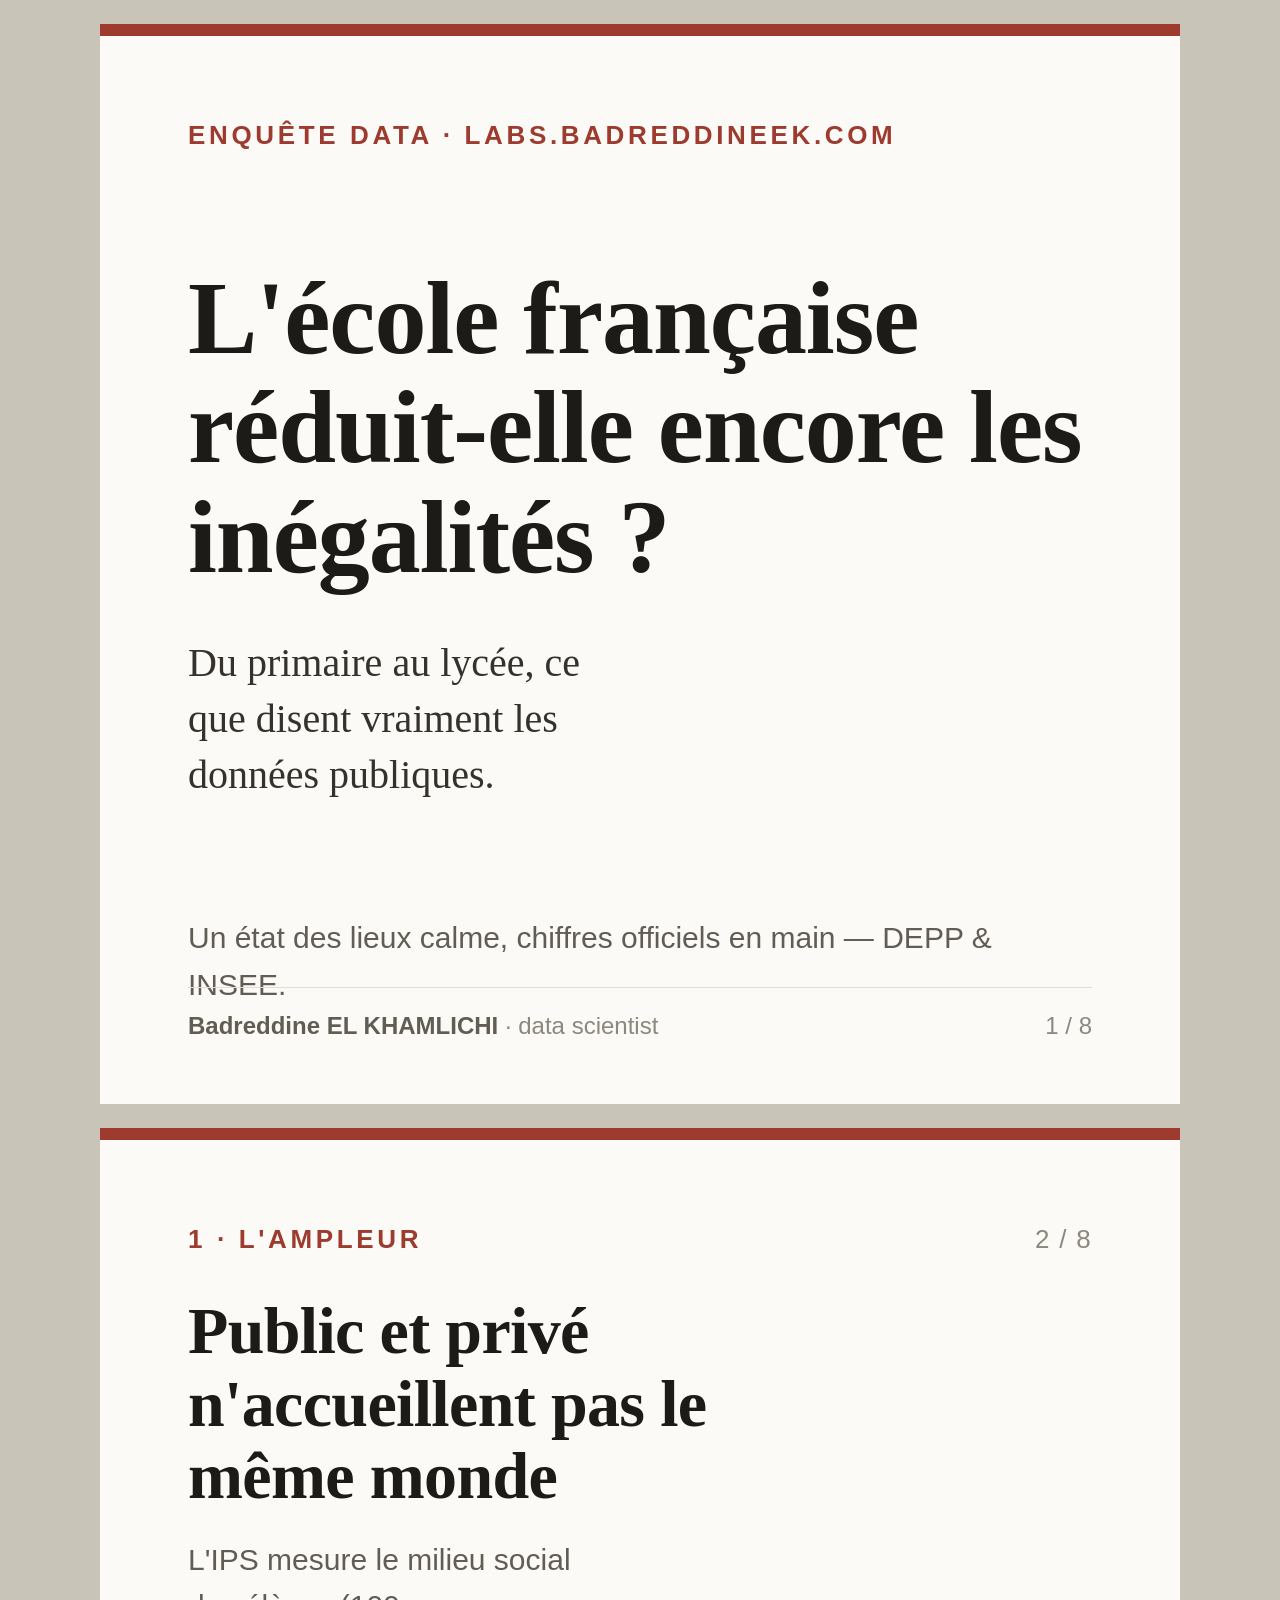
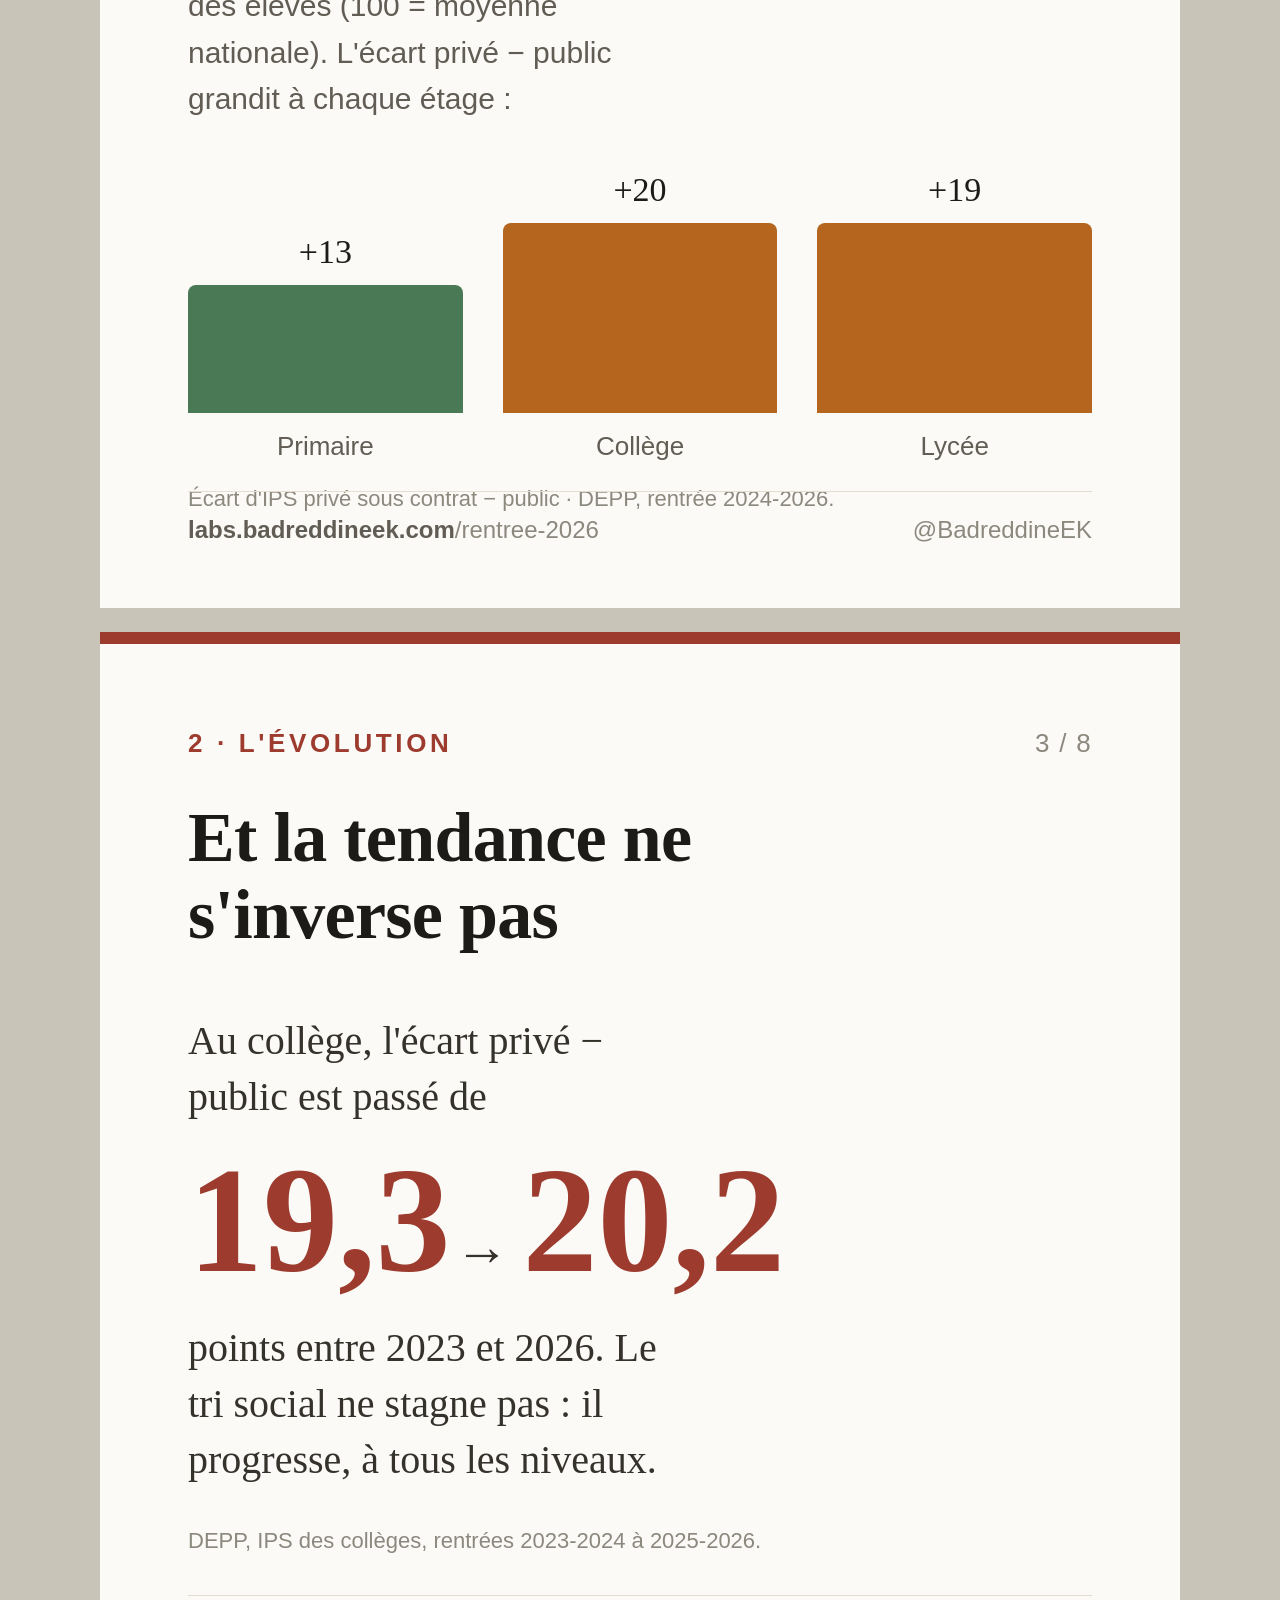
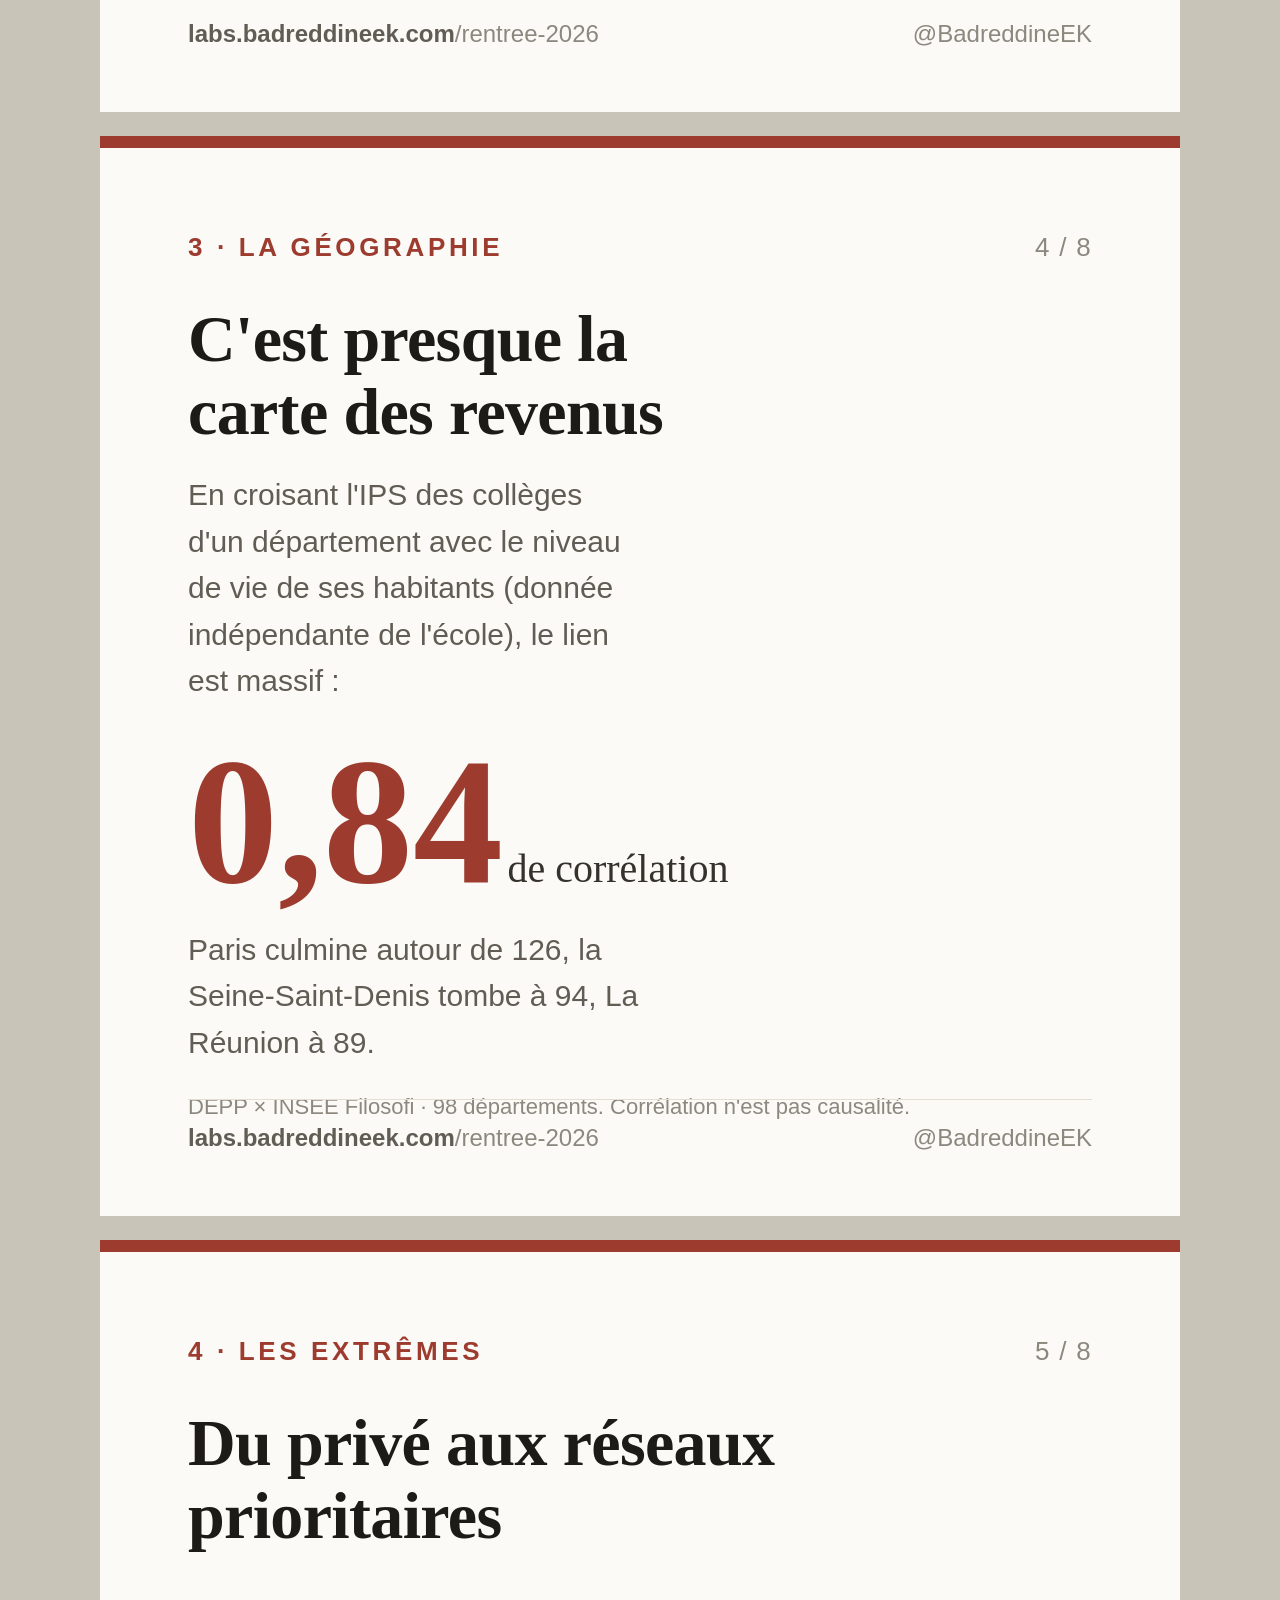
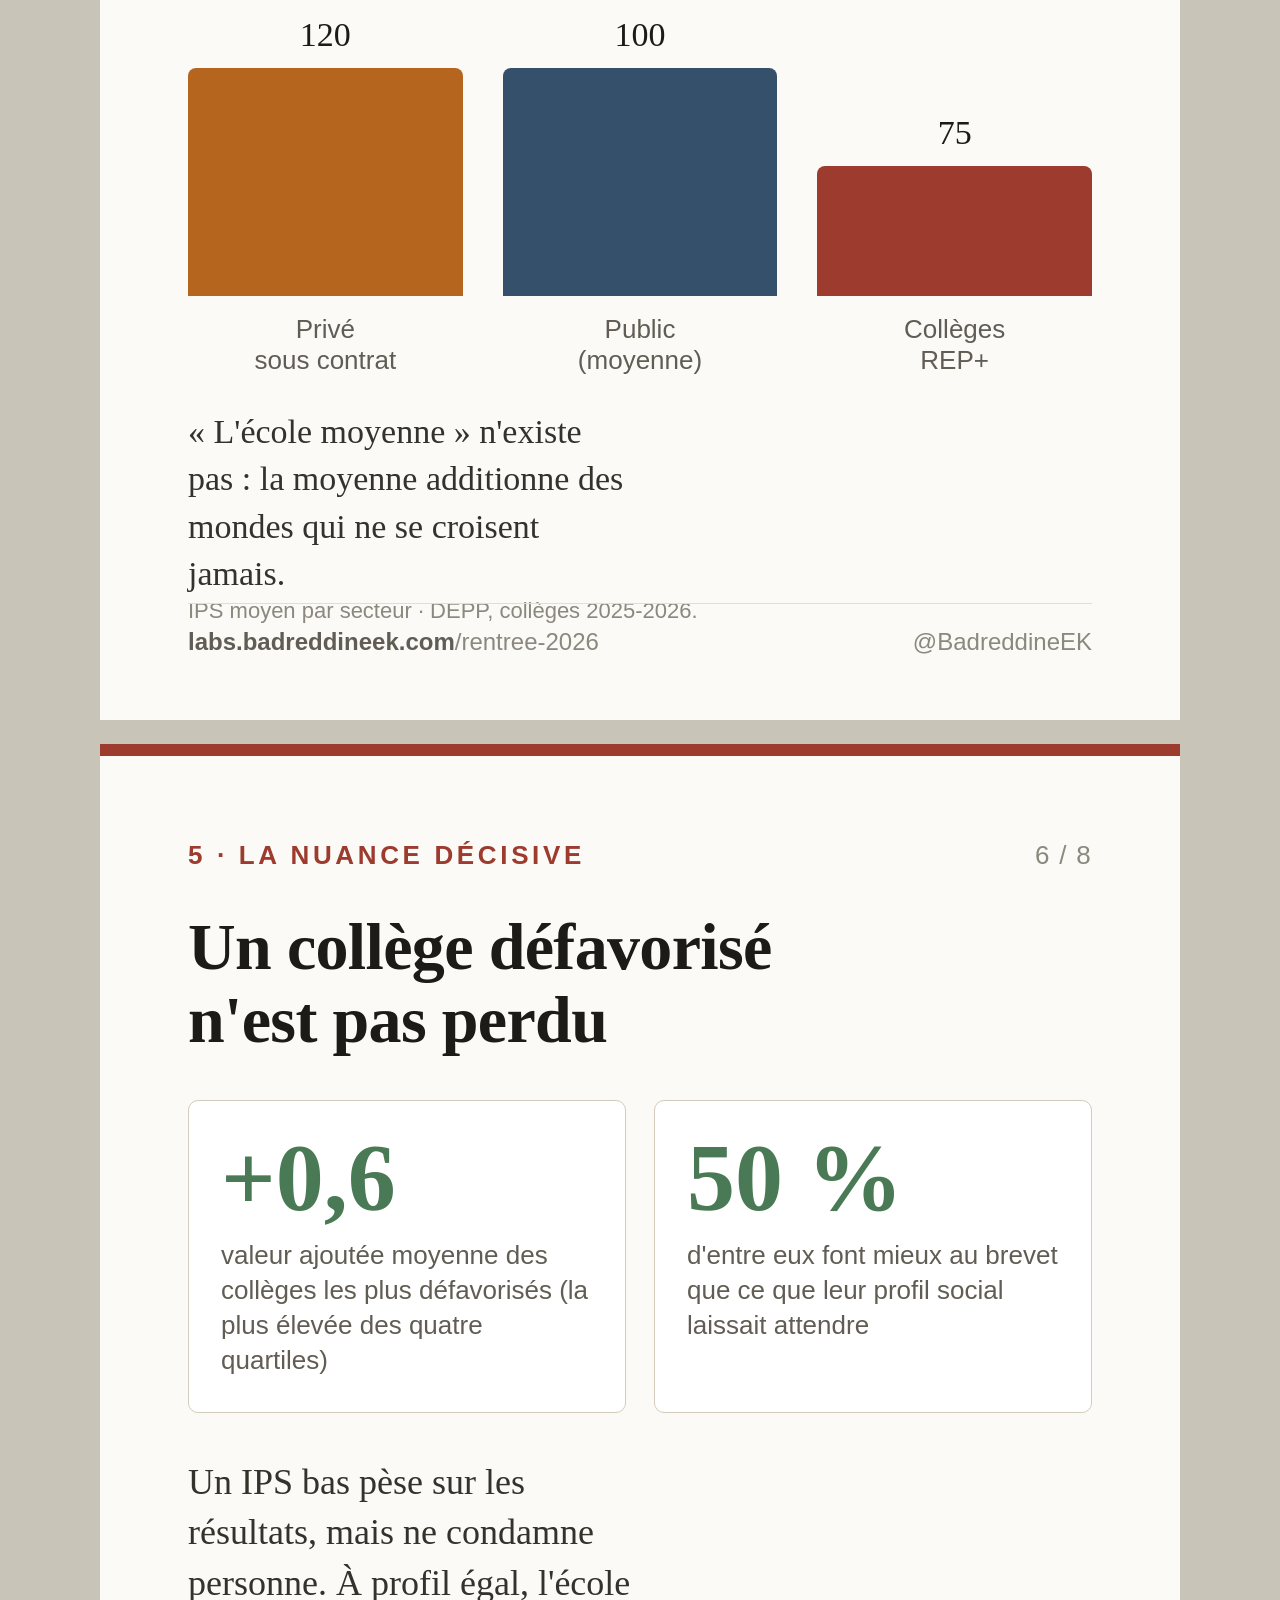
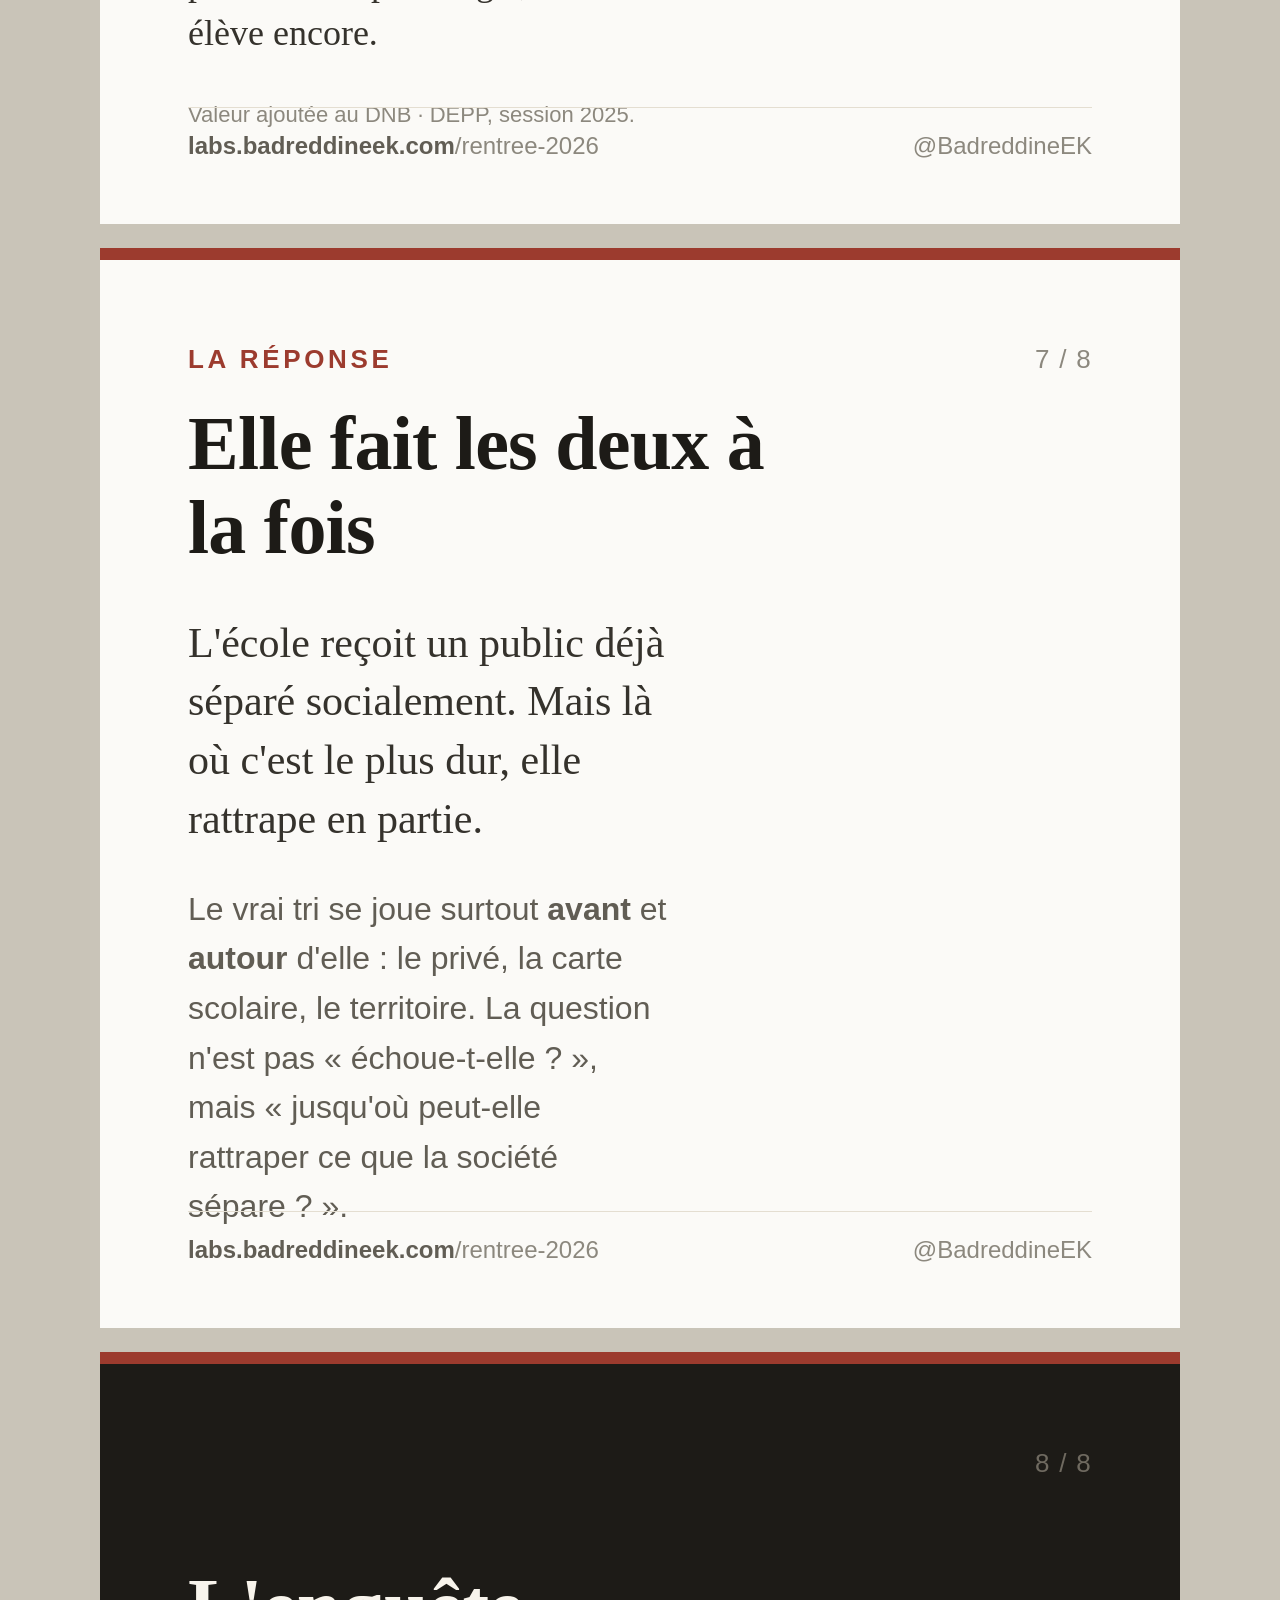
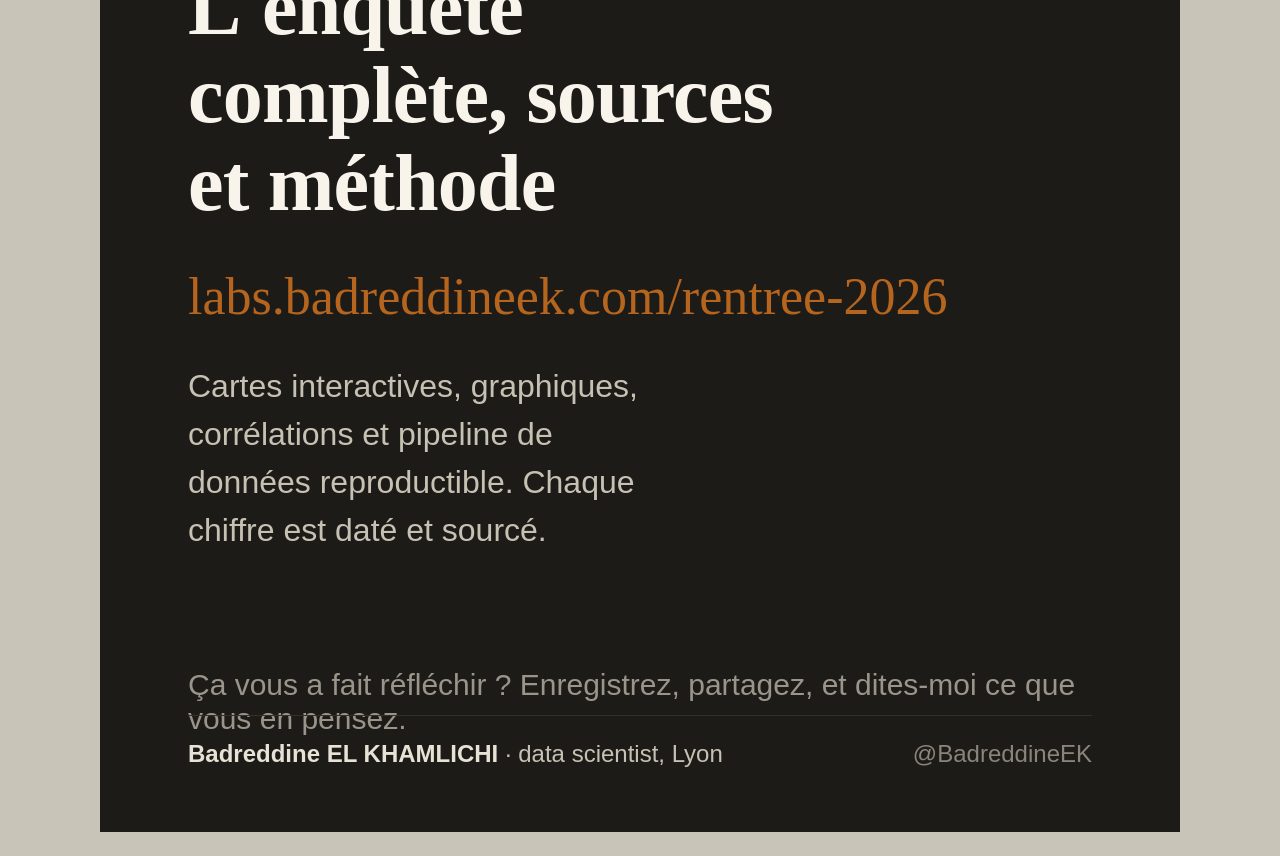
==== share/carousel.html @ ba4a3c1f "feat(partage): titre 'reduit-elle les inegalites', image OG (og:image+twitter), carrousel LinkedIn 8" ====
<!DOCTYPE html>
<html lang="fr">
<head>
<meta charset="UTF-8">
<title>Carrousel LinkedIn — L'école réduit-elle encore les inégalités ?</title>
<!--
  Carrousel 8 slides (1080×1080) pour LinkedIn. 100 % autonome, aucune dépendance.
  EXPORT : ouvre ce fichier dans Chrome → Ctrl+P → Destination « PDF » →
  Format « carré » si dispo, Marges « Aucune », coche « Graphiques d'arrière-plan ».
  Chaque slide = 1 page. Tu obtiens un PDF 8 pages à publier tel quel en carrousel.
  (Ou capture chaque slide en PNG 1080×1080.)
-->
<style>
  :root{
    --bg:#fbfaf7; --ink:#1d1b17; --muted:#615d54; --faint:#8c887e;
    --accent:#9c3b2e; --ocre:#b5651d; --vert:#4a7a55; --ardoise:#35506b;
    --rule:#e4ded1; --rule-strong:#d3ccbc;
    --serif:"Iowan Old Style","Palatino Linotype",Palatino,"Book Antiqua",Georgia,serif;
    --sans:-apple-system,BlinkMacSystemFont,"Segoe UI",Roboto,Helvetica,Arial,sans-serif;
  }
  *{box-sizing:border-box;margin:0;padding:0;}
  body{background:#c9c4b8;font-family:var(--sans);padding:24px;display:flex;flex-direction:column;align-items:center;gap:24px;}
  .slide{
    width:1080px;height:1080px;background:var(--bg);color:var(--ink);
    position:relative;overflow:hidden;padding:96px 88px;display:flex;flex-direction:column;
  }
  .accent-bar{position:absolute;top:0;left:0;width:100%;height:12px;background:var(--accent);}
  .eyebrow{font-size:26px;letter-spacing:.14em;text-transform:uppercase;color:var(--accent);font-weight:600;}
  .counter{position:absolute;top:96px;right:88px;font-size:26px;color:var(--faint);letter-spacing:.05em;}
  .foot{position:absolute;left:88px;right:88px;bottom:64px;display:flex;justify-content:space-between;
        align-items:center;font-size:24px;color:var(--faint);border-top:1px solid var(--rule);padding-top:24px;}
  .foot b{color:var(--muted);font-weight:600;}
  h1{font-family:var(--serif);font-weight:600;line-height:1.05;letter-spacing:-.01em;}
  h2{font-family:var(--serif);font-weight:600;line-height:1.1;letter-spacing:-.01em;}
  .lead{font-family:var(--serif);color:#35322c;line-height:1.4;}
  .body{color:var(--muted);line-height:1.55;}
  .spacer{flex:1;}
  .big{font-family:var(--serif);font-weight:600;color:var(--accent);line-height:.9;}
  .src{font-size:22px;color:var(--faint);margin-top:auto;}

  /* barres simples dessinées en CSS (pas d'image) */
  .bars{display:flex;gap:40px;align-items:flex-end;height:320px;margin:48px 0 24px;}
  .bar{flex:1;display:flex;flex-direction:column;align-items:center;justify-content:flex-end;height:100%;}
  .bar .col{width:100%;border-radius:8px 8px 0 0;}
  .bar .lbl{font-size:26px;color:var(--muted);margin-top:18px;text-align:center;}
  .bar .val{font-family:var(--serif);font-size:34px;color:var(--ink);margin-bottom:14px;}

  .duo{display:flex;gap:28px;margin:44px 0;}
  .chip{flex:1;border:1px solid var(--rule-strong);border-radius:10px;padding:34px 32px;background:#fff;}
  .chip .n{font-family:var(--serif);font-size:96px;font-weight:600;line-height:.9;}
  .chip .c{font-size:26px;color:var(--muted);margin-top:16px;line-height:1.35;}

  @media print{
    body{background:none;padding:0;gap:0;}
    .slide{box-shadow:none;page-break-after:always;}
    @page{size:1080px 1080px;margin:0;}
  }
</style>
</head>
<body>

<!-- 1 · COUVERTURE -->
<section class="slide">
  <div class="accent-bar"></div>
  <p class="eyebrow">Enquête data · labs.badreddineek.com</p>
  <div class="spacer" style="max-height:120px"></div>
  <h1 style="font-size:104px;">L'école française réduit-elle encore les inégalités&nbsp;?</h1>
  <p class="lead" style="font-size:40px;margin-top:44px;max-width:20ch;">
    Du primaire au lycée, ce que disent vraiment les données publiques.
  </p>
  <div class="spacer"></div>
  <p class="body" style="font-size:30px;">Un état des lieux calme, chiffres officiels en main — DEPP &amp; INSEE.</p>
  <div class="foot"><span><b>Badreddine EL KHAMLICHI</b> · data scientist</span><span>1 / 8</span></div>
</section>

<!-- 2 · LE CONSTAT / AMPLEUR -->
<section class="slide">
  <div class="accent-bar"></div>
  <p class="eyebrow">1 · L'ampleur</p>
  <span class="counter">2 / 8</span>
  <h2 style="font-size:66px;margin-top:40px;max-width:18ch;">Public et privé n'accueillent pas le même monde</h2>
  <p class="body" style="font-size:30px;margin-top:24px;max-width:26ch;">
    L'IPS mesure le milieu social des élèves (100 = moyenne nationale). L'écart privé − public
    grandit à chaque étage&nbsp;:
  </p>
  <div class="bars">
    <div class="bar"><span class="val">+13</span><div class="col" style="height:44%;background:var(--vert);"></div><span class="lbl">Primaire</span></div>
    <div class="bar"><span class="val">+20</span><div class="col" style="height:70%;background:var(--ocre);"></div><span class="lbl">Collège</span></div>
    <div class="bar"><span class="val">+19</span><div class="col" style="height:66%;background:var(--ocre);"></div><span class="lbl">Lycée</span></div>
  </div>
  <p class="src">Écart d'IPS privé sous contrat − public · DEPP, rentrée 2024-2026.</p>
  <div class="foot"><span><b>labs.badreddineek.com</b>/rentree-2026</span><span>@BadreddineEK</span></div>
</section>

<!-- 3 · ÉVOLUTION -->
<section class="slide">
  <div class="accent-bar"></div>
  <p class="eyebrow">2 · L'évolution</p>
  <span class="counter">3 / 8</span>
  <h2 style="font-size:70px;margin-top:40px;max-width:16ch;">Et la tendance ne s'inverse pas</h2>
  <div class="spacer" style="max-height:60px"></div>
  <p class="lead" style="font-size:40px;max-width:22ch;">Au collège, l'écart privé − public est passé de</p>
  <p style="margin:28px 0;"><span class="big" style="font-size:150px;">19,3</span>
     <span class="lead" style="font-size:54px;"> &rarr; </span>
     <span class="big" style="font-size:150px;">20,2</span></p>
  <p class="lead" style="font-size:40px;max-width:24ch;">points entre 2023 et 2026. Le tri social ne stagne pas&nbsp;: il progresse, à tous les niveaux.</p>
  <p class="src" style="margin-top:40px;">DEPP, IPS des collèges, rentrées 2023-2024 à 2025-2026.</p>
  <div class="foot"><span><b>labs.badreddineek.com</b>/rentree-2026</span><span>@BadreddineEK</span></div>
</section>

<!-- 4 · GÉOGRAPHIE + CORRÉLATION -->
<section class="slide">
  <div class="accent-bar"></div>
  <p class="eyebrow">3 · La géographie</p>
  <span class="counter">4 / 8</span>
  <h2 style="font-size:66px;margin-top:40px;max-width:18ch;">C'est presque la carte des revenus</h2>
  <p class="body" style="font-size:30px;margin-top:24px;max-width:27ch;">
    En croisant l'IPS des collèges d'un département avec le niveau de vie de ses habitants
    (donnée indépendante de l'école), le lien est massif&nbsp;:
  </p>
  <p style="margin:36px 0 24px;"><span class="big" style="font-size:180px;">0,84</span>
     <span class="lead" style="font-size:40px;"> de corrélation</span></p>
  <p class="body" style="font-size:30px;max-width:27ch;">
    Paris culmine autour de 126, la Seine-Saint-Denis tombe à 94, La Réunion à 89.
  </p>
  <p class="src">DEPP × INSEE Filosofi · 98 départements. Corrélation n'est pas causalité.</p>
  <div class="foot"><span><b>labs.badreddineek.com</b>/rentree-2026</span><span>@BadreddineEK</span></div>
</section>

<!-- 5 · LES EXTRÊMES -->
<section class="slide">
  <div class="accent-bar"></div>
  <p class="eyebrow">4 · Les extrêmes</p>
  <span class="counter">5 / 8</span>
  <h2 style="font-size:66px;margin-top:40px;max-width:18ch;">Du privé aux réseaux prioritaires</h2>
  <div class="bars" style="height:360px;margin-top:64px;">
    <div class="bar"><span class="val">120</span><div class="col" style="height:100%;background:var(--ocre);"></div><span class="lbl">Privé<br>sous contrat</span></div>
    <div class="bar"><span class="val">100</span><div class="col" style="height:70%;background:var(--ardoise);"></div><span class="lbl">Public<br>(moyenne)</span></div>
    <div class="bar"><span class="val">75</span><div class="col" style="height:36%;background:var(--accent);"></div><span class="lbl">Collèges<br>REP+</span></div>
  </div>
  <p class="lead" style="font-size:34px;max-width:26ch;margin-top:8px;">« L'école moyenne » n'existe pas&nbsp;: la moyenne additionne des mondes qui ne se croisent jamais.</p>
  <p class="src">IPS moyen par secteur · DEPP, collèges 2025-2026.</p>
  <div class="foot"><span><b>labs.badreddineek.com</b>/rentree-2026</span><span>@BadreddineEK</span></div>
</section>

<!-- 6 · PAS UNE FATALITÉ -->
<section class="slide">
  <div class="accent-bar"></div>
  <p class="eyebrow">5 · La nuance décisive</p>
  <span class="counter">6 / 8</span>
  <h2 style="font-size:66px;margin-top:40px;max-width:18ch;">Un collège défavorisé n'est pas perdu</h2>
  <div class="duo">
    <div class="chip"><div class="n" style="color:var(--vert);">+0,6</div><div class="c">valeur ajoutée moyenne des collèges les plus défavorisés (la plus élevée des quatre quartiles)</div></div>
    <div class="chip"><div class="n" style="color:var(--vert);">50 %</div><div class="c">d'entre eux font mieux au brevet que ce que leur profil social laissait attendre</div></div>
  </div>
  <p class="lead" style="font-size:36px;max-width:26ch;">Un IPS bas pèse sur les résultats, mais ne condamne personne. À profil égal, l'école élève encore.</p>
  <p class="src">Valeur ajoutée au DNB · DEPP, session 2025.</p>
  <div class="foot"><span><b>labs.badreddineek.com</b>/rentree-2026</span><span>@BadreddineEK</span></div>
</section>

<!-- 7 · LA RÉPONSE -->
<section class="slide">
  <div class="accent-bar"></div>
  <p class="eyebrow">La réponse</p>
  <span class="counter">7 / 8</span>
  <div class="spacer" style="max-height:80px"></div>
  <h2 style="font-size:76px;max-width:17ch;">Elle fait les deux à la fois</h2>
  <p class="lead" style="font-size:42px;margin-top:44px;max-width:24ch;">
    L'école reçoit un public déjà séparé socialement. Mais là où c'est le plus dur,
    elle rattrape en partie.
  </p>
  <p class="body" style="font-size:32px;margin-top:36px;max-width:27ch;">
    Le vrai tri se joue surtout <b>avant</b> et <b>autour</b> d'elle&nbsp;: le privé, la carte
    scolaire, le territoire. La question n'est pas « échoue-t-elle&nbsp;? », mais « jusqu'où
    peut-elle rattraper ce que la société sépare&nbsp;? ».
  </p>
  <div class="foot"><span><b>labs.badreddineek.com</b>/rentree-2026</span><span>@BadreddineEK</span></div>
</section>

<!-- 8 · CTA -->
<section class="slide" style="background:var(--ink);color:#f3efe7;">
  <div class="accent-bar"></div>
  <span class="counter" style="color:#6f6a60;">8 / 8</span>
  <div class="spacer"></div>
  <h2 style="font-size:80px;max-width:16ch;color:#f8f4ec;">L'enquête complète, sources et méthode</h2>
  <p style="font-family:var(--serif);font-size:52px;color:var(--ocre);margin-top:40px;">
    labs.badreddineek.com/rentree-2026
  </p>
  <p style="font-size:32px;color:#c7c1b4;margin-top:36px;max-width:26ch;line-height:1.5;">
    Cartes interactives, graphiques, corrélations et pipeline de données reproductible.
    Chaque chiffre est daté et sourcé.
  </p>
  <div class="spacer"></div>
  <p style="font-size:30px;color:#9a948a;">Ça vous a fait réfléchir&nbsp;? Enregistrez, partagez, et dites-moi ce que vous en pensez.</p>
  <div class="foot" style="border-color:#33302a;"><span style="color:#c7c1b4;"><b style="color:#e8e2d6;">Badreddine EL KHAMLICHI</b> · data scientist, Lyon</span><span style="color:#8a847a;">@BadreddineEK</span></div>
</section>

</body>
</html>
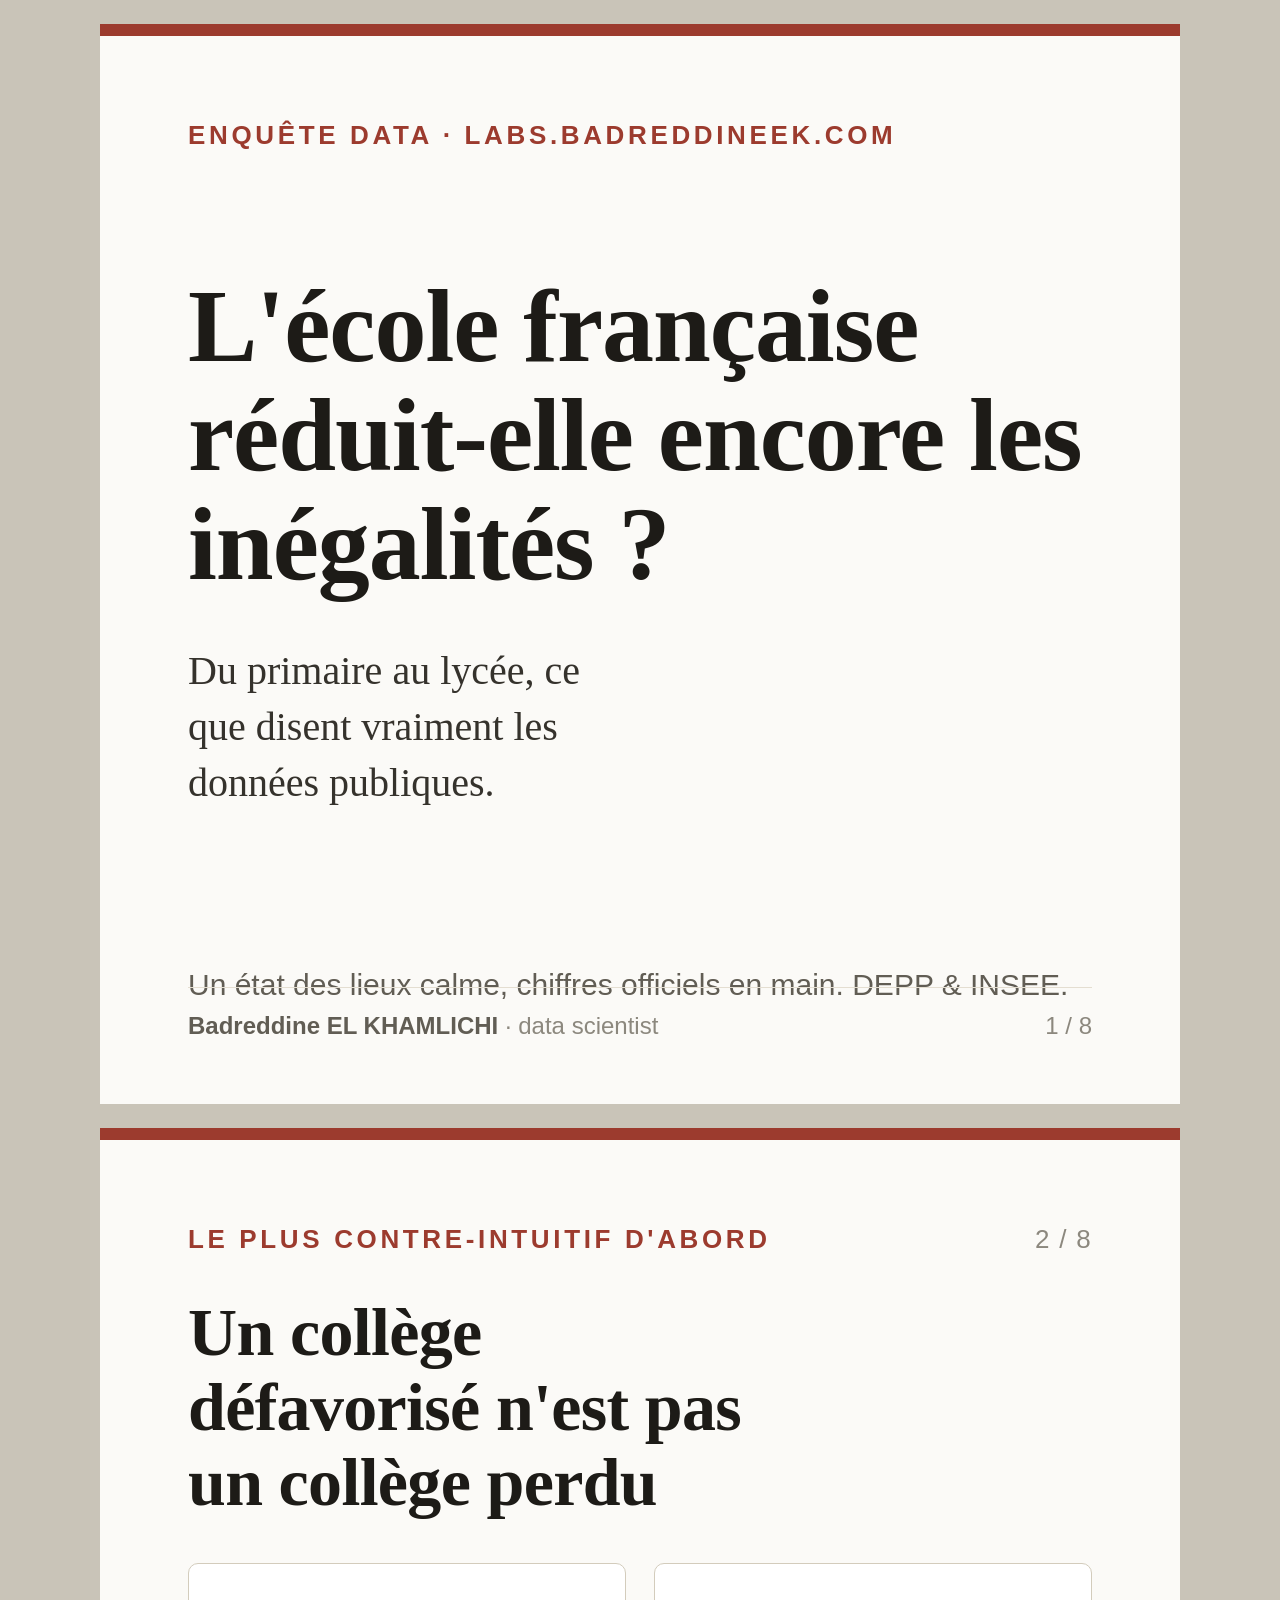
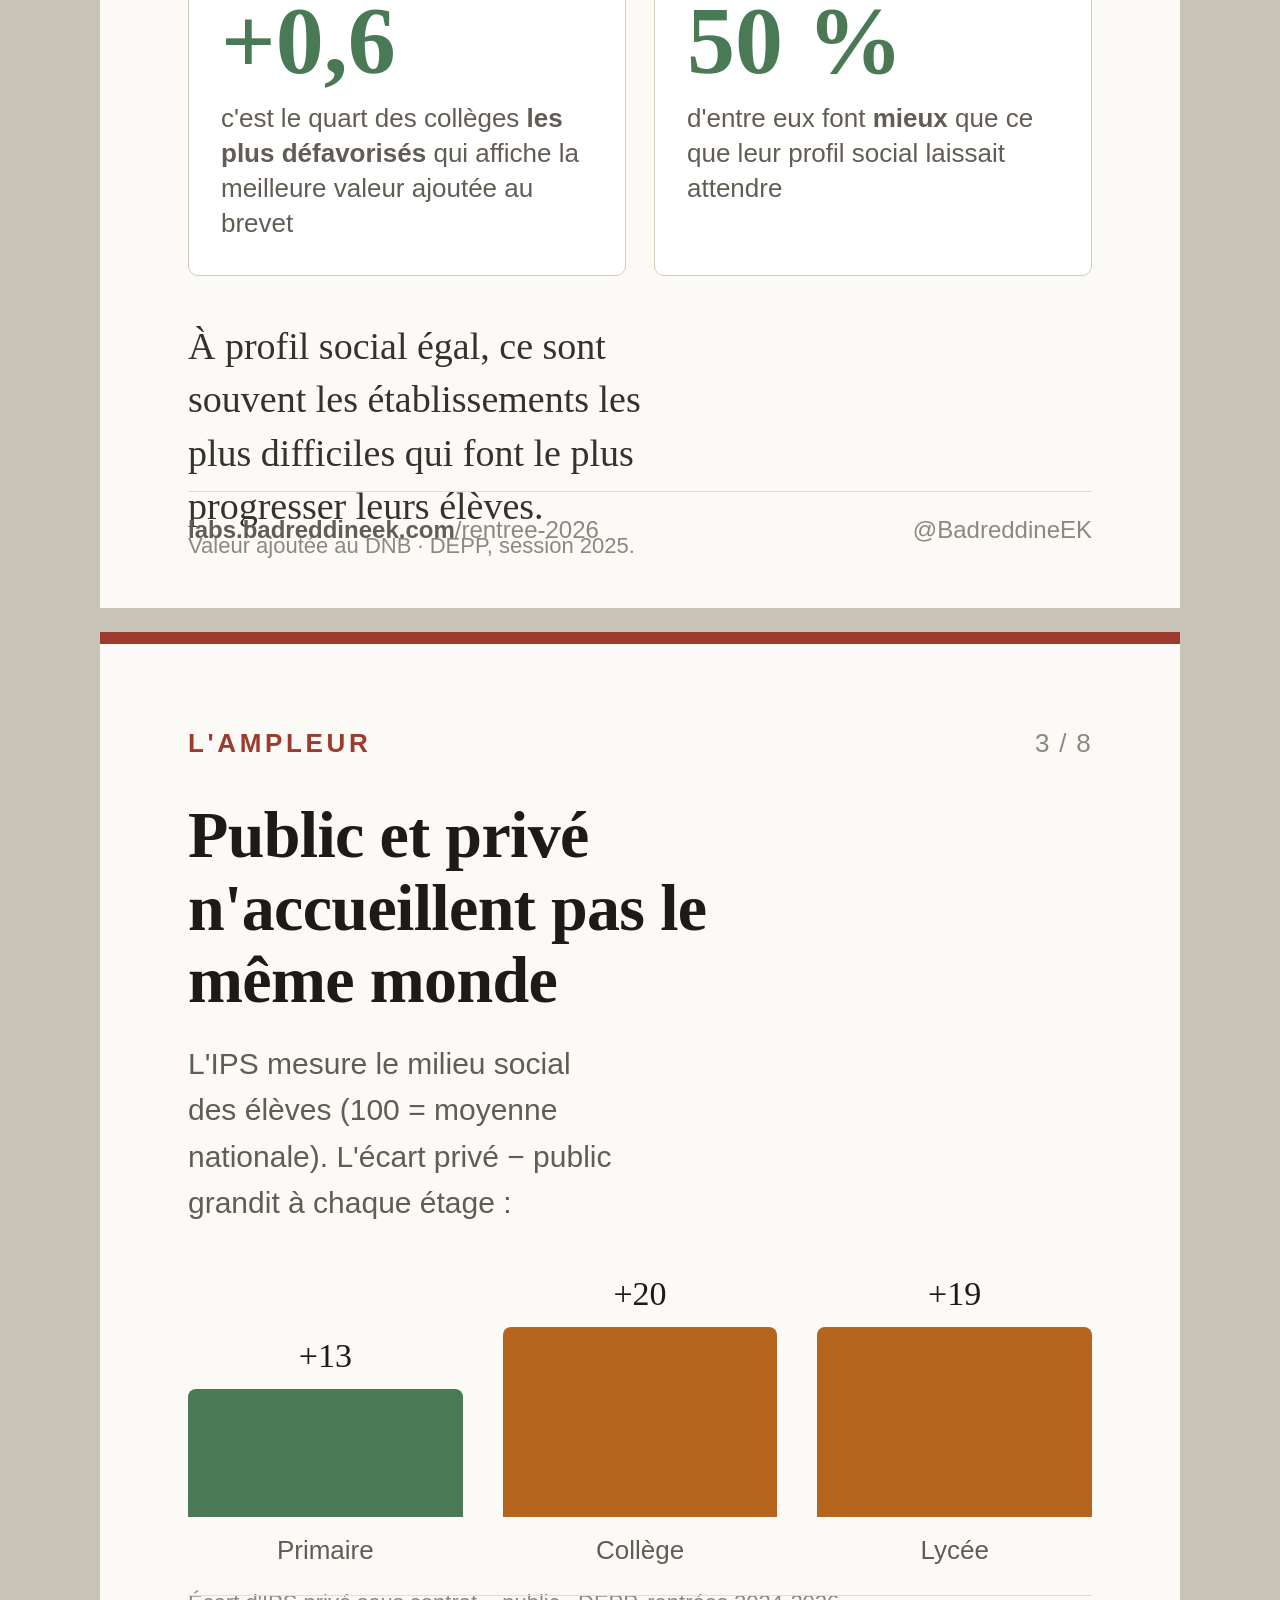
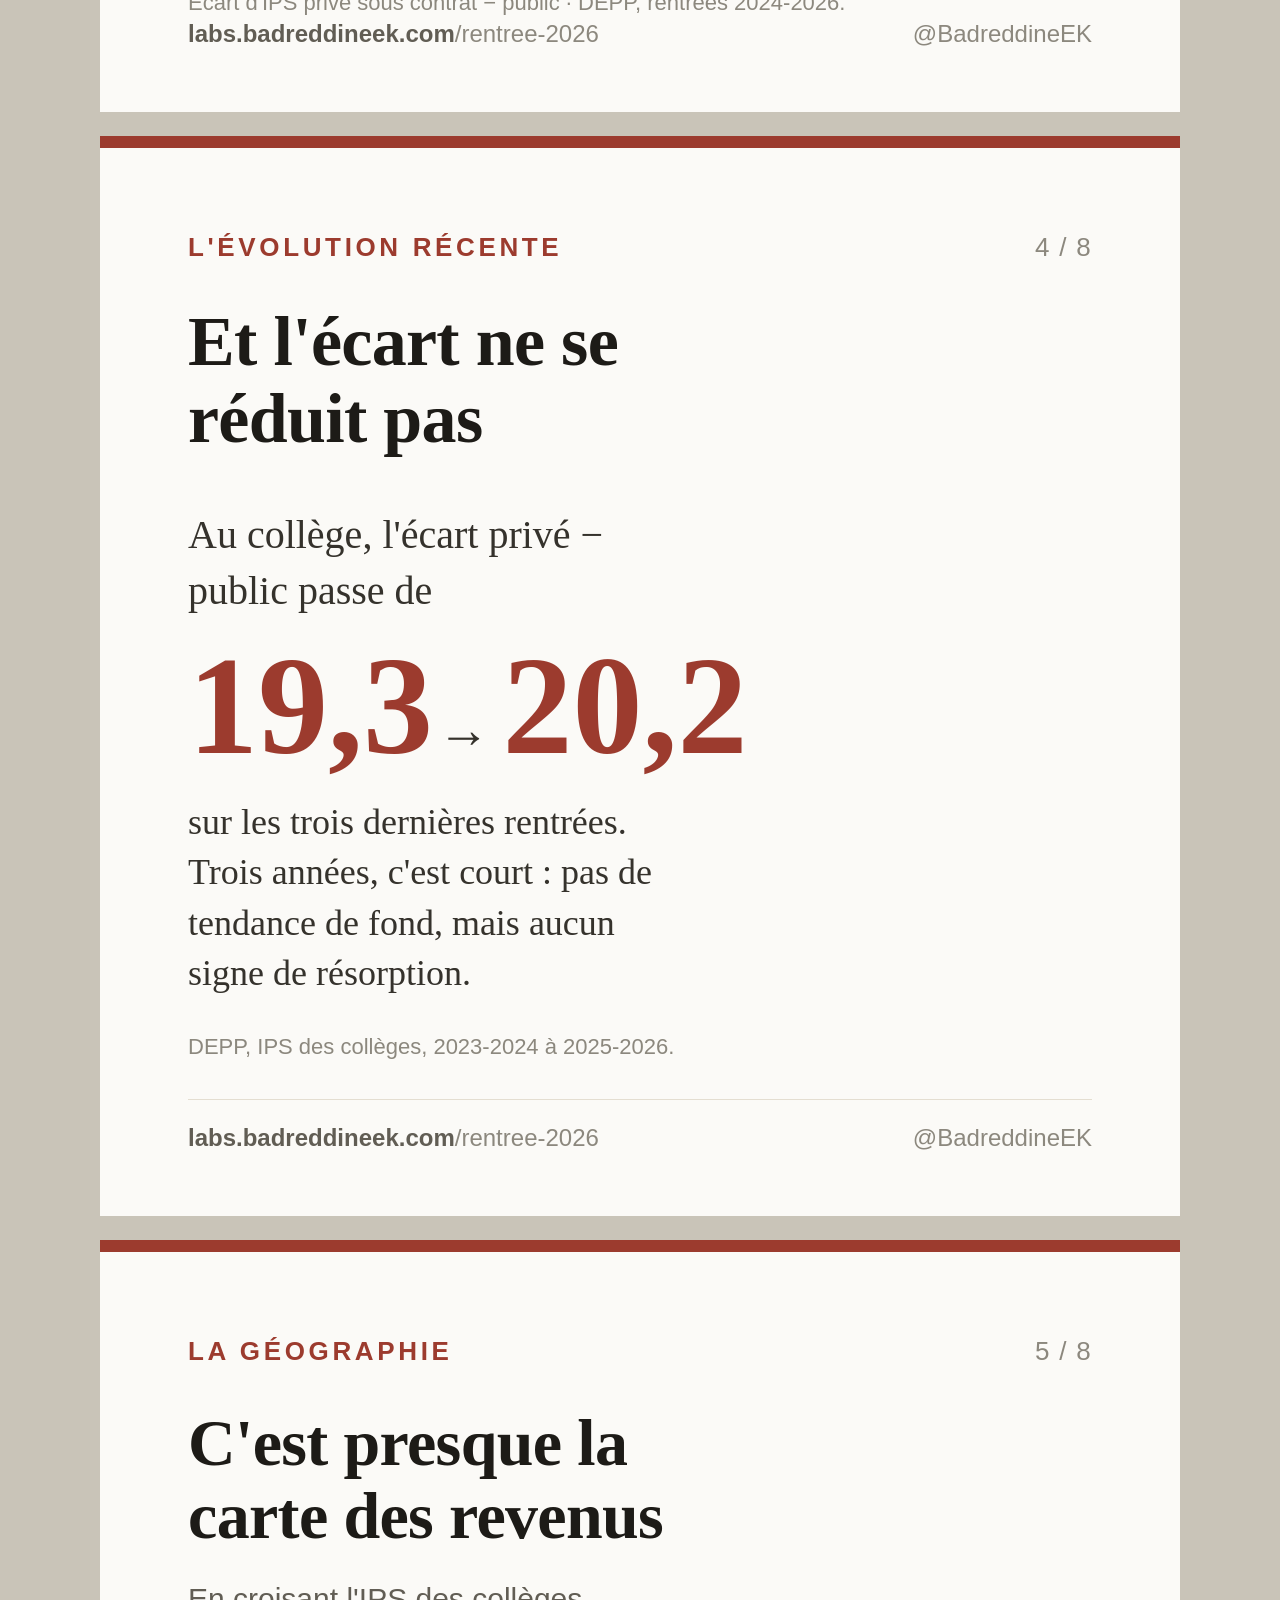
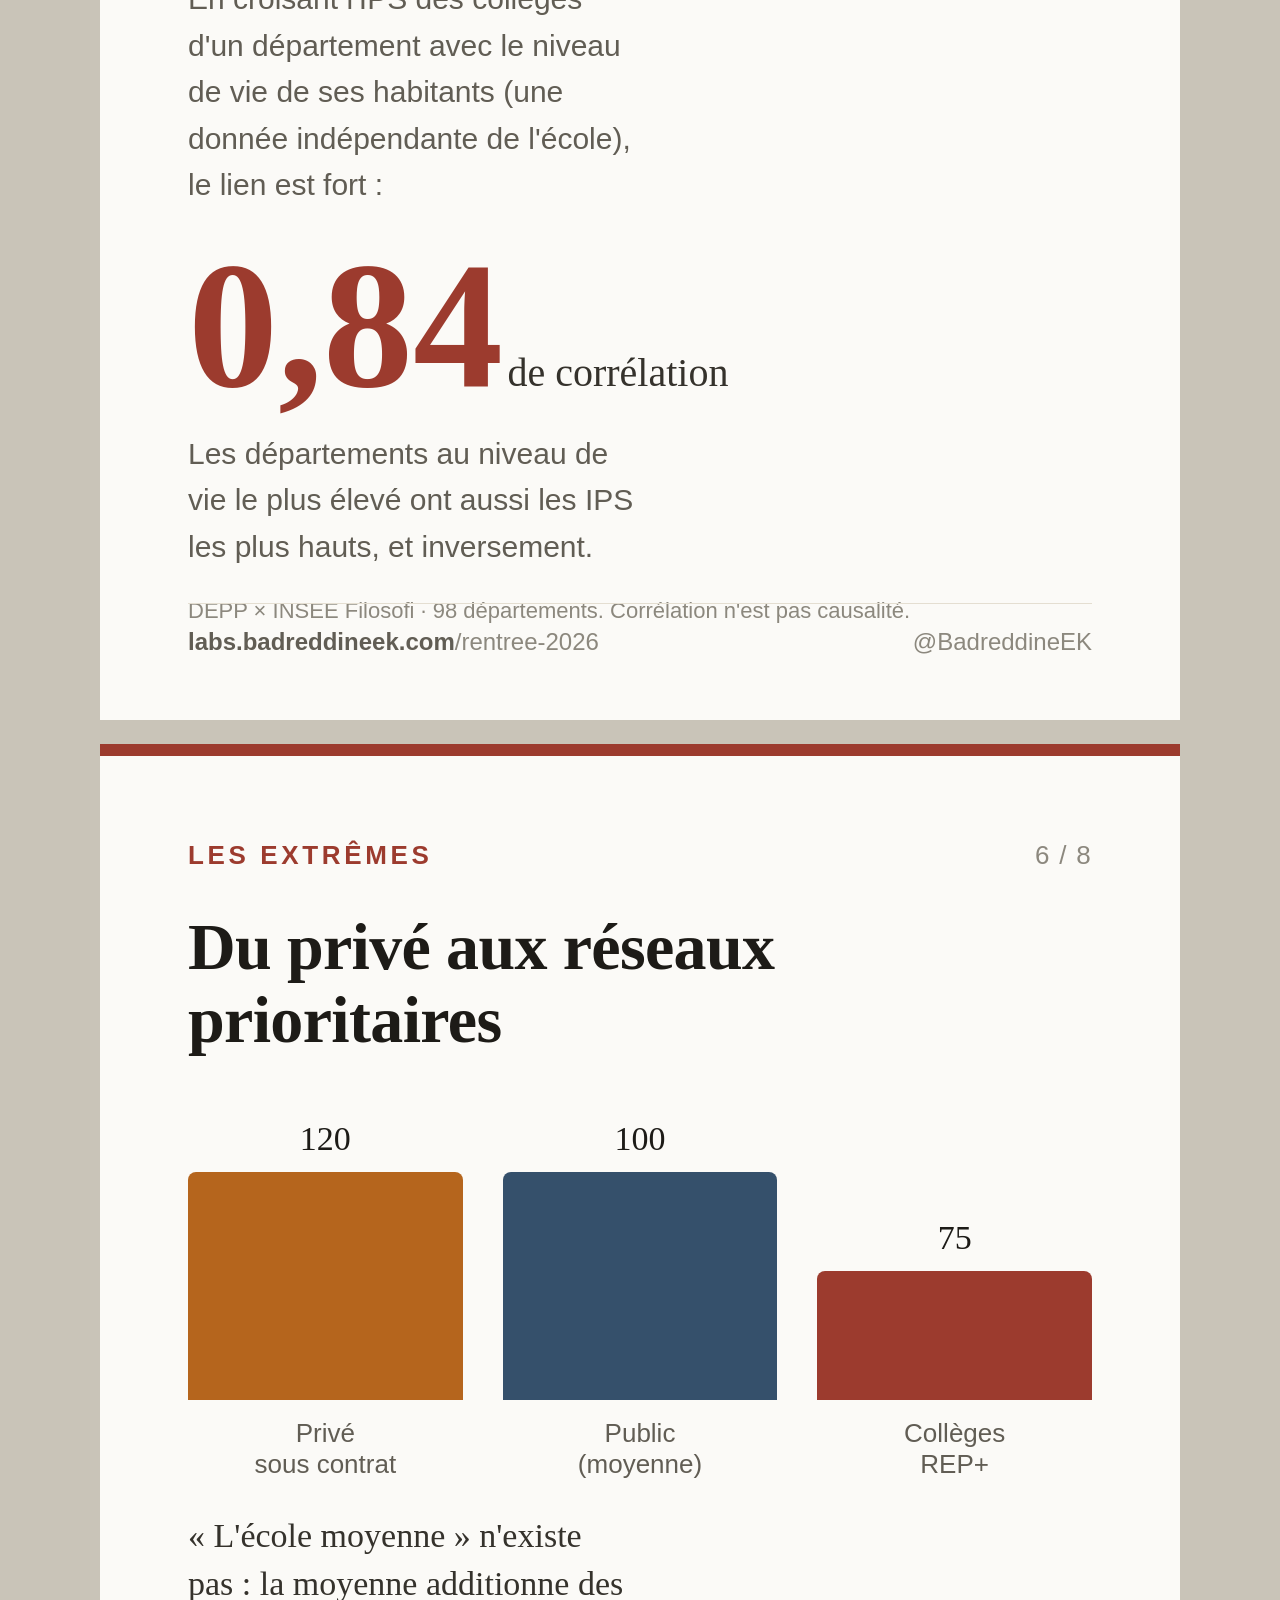
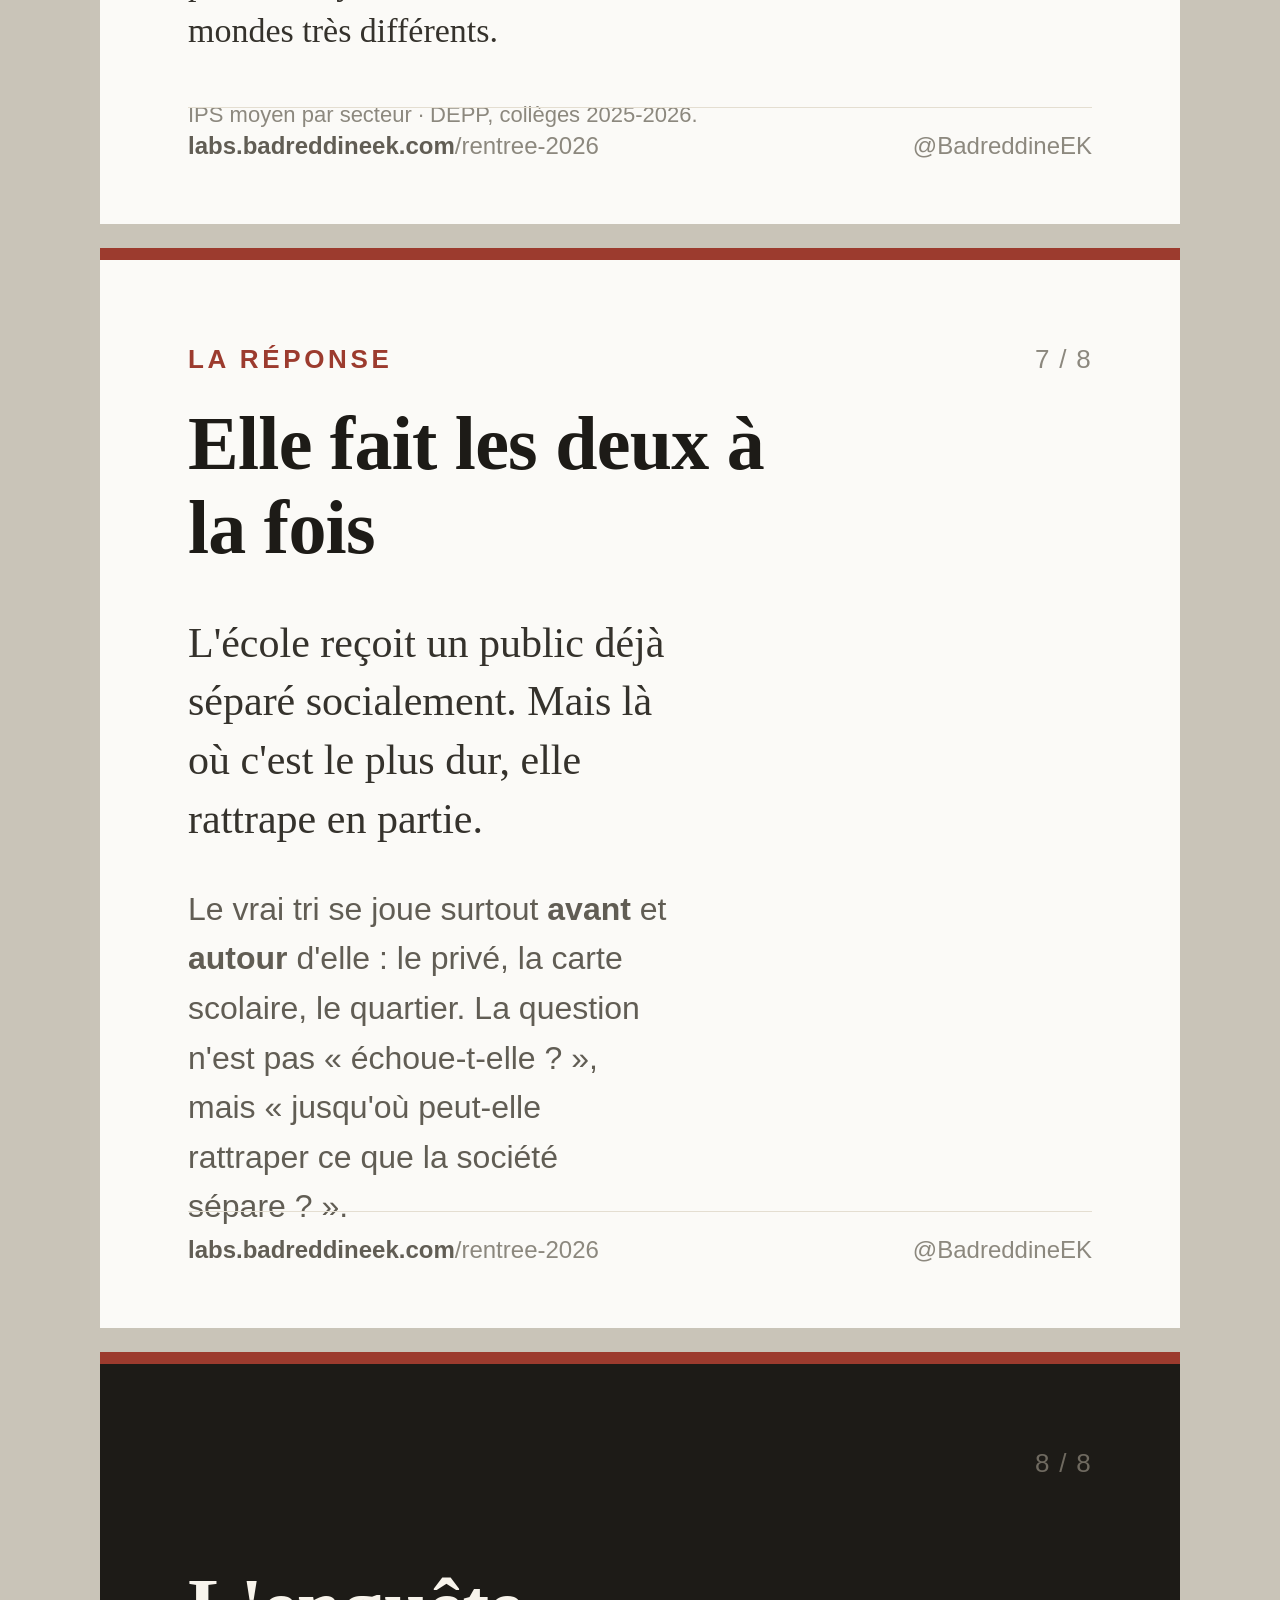
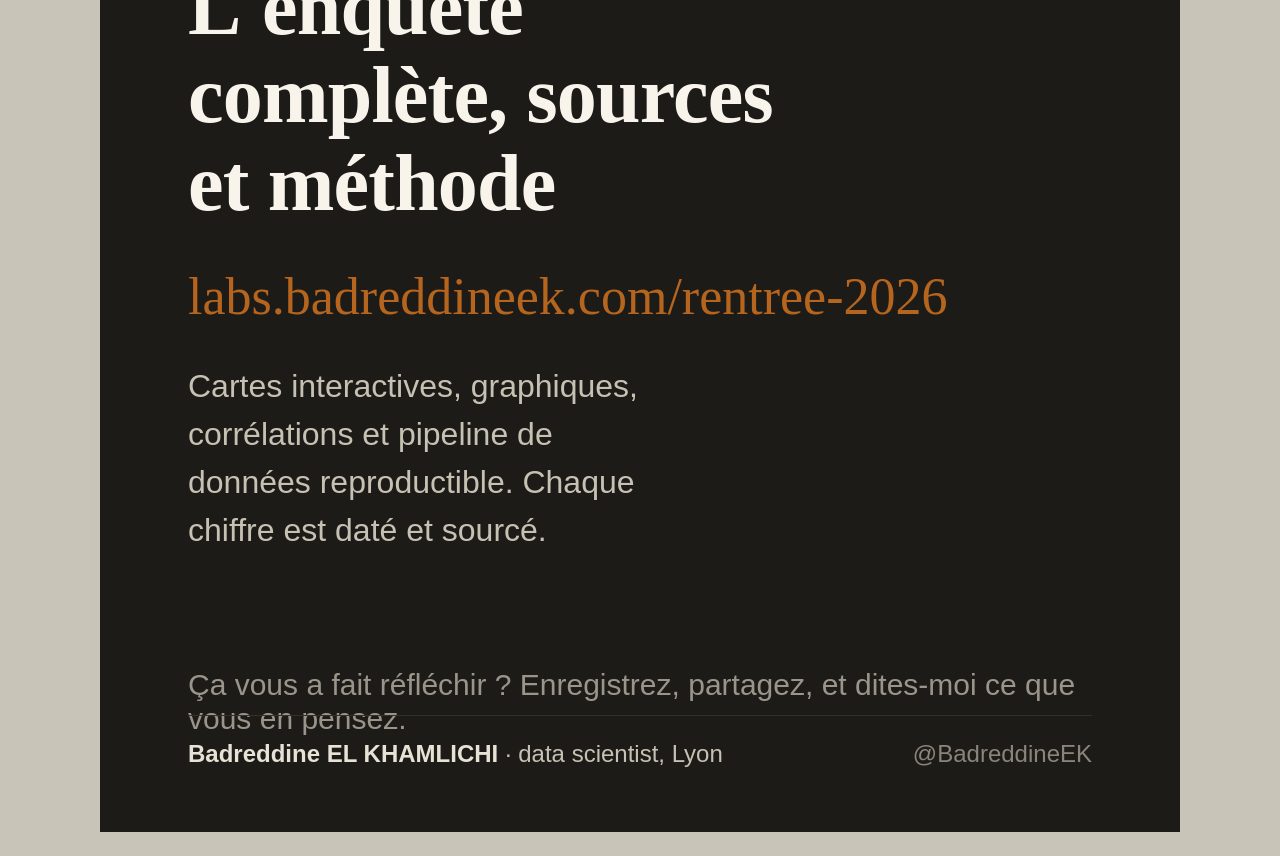
==== commit 8fad2e90: "verif+ameliorations: test coherence S1/S2, phrase perimetre 0.843 vs 0.87, source+annee sous chaque " ====
--- a/share/carousel.html
+++ b/share/carousel.html
@@ -2,13 +2,13 @@
 <html lang="fr">
 <head>
 <meta charset="UTF-8">
-<title>Carrousel LinkedIn — L'école réduit-elle encore les inégalités ?</title>
+<title>Carrousel LinkedIn - L'école réduit-elle encore les inégalités ?</title>
 <!--
-  Carrousel 8 slides (1080×1080) pour LinkedIn. 100 % autonome, aucune dépendance.
-  EXPORT : ouvre ce fichier dans Chrome → Ctrl+P → Destination « PDF » →
-  Format « carré » si dispo, Marges « Aucune », coche « Graphiques d'arrière-plan ».
-  Chaque slide = 1 page. Tu obtiens un PDF 8 pages à publier tel quel en carrousel.
-  (Ou capture chaque slide en PNG 1080×1080.)
+  Carrousel 8 slides (1080x1080) pour LinkedIn. 100 % autonome, aucune dépendance.
+  EXPORT : ouvre ce fichier dans Chrome puis Ctrl+P, Destination « PDF »,
+  Marges « Aucune », coche « Graphiques d'arriere-plan ».
+  Chaque slide = 1 page. Tu obtiens un PDF 8 pages a publier tel quel en carrousel.
+  (Ou capture chaque slide en PNG 1080x1080.)
 -->
 <style>
   :root{
@@ -38,7 +38,6 @@
   .big{font-family:var(--serif);font-weight:600;color:var(--accent);line-height:.9;}
   .src{font-size:22px;color:var(--faint);margin-top:auto;}
 
-  /* barres simples dessinées en CSS (pas d'image) */
   .bars{display:flex;gap:40px;align-items:flex-end;height:320px;margin:48px 0 24px;}
   .bar{flex:1;display:flex;flex-direction:column;align-items:center;justify-content:flex-end;height:100%;}
   .bar .col{width:100%;border-radius:8px 8px 0 0;}
@@ -59,7 +58,7 @@
 </head>
 <body>
 
-<!-- 1 · COUVERTURE -->
+<!-- 1 - COUVERTURE -->
 <section class="slide">
   <div class="accent-bar"></div>
   <p class="eyebrow">Enquête data · labs.badreddineek.com</p>
@@ -69,15 +68,32 @@
     Du primaire au lycée, ce que disent vraiment les données publiques.
   </p>
   <div class="spacer"></div>
-  <p class="body" style="font-size:30px;">Un état des lieux calme, chiffres officiels en main — DEPP &amp; INSEE.</p>
+  <p class="body" style="font-size:30px;">Un état des lieux calme, chiffres officiels en main. DEPP &amp; INSEE.</p>
   <div class="foot"><span><b>Badreddine EL KHAMLICHI</b> · data scientist</span><span>1 / 8</span></div>
 </section>
 
-<!-- 2 · LE CONSTAT / AMPLEUR -->
-<section class="slide">
-  <div class="accent-bar"></div>
-  <p class="eyebrow">1 · L'ampleur</p>
+<!-- 2 - LA NUANCE QUI CHANGE TOUT (Q1 / valeur ajoutée), mise en avant tôt -->
+<section class="slide">
+  <div class="accent-bar"></div>
+  <p class="eyebrow">Le plus contre-intuitif d'abord</p>
   <span class="counter">2 / 8</span>
+  <h2 style="font-size:68px;margin-top:40px;max-width:17ch;">Un collège défavorisé n'est pas un collège perdu</h2>
+  <div class="duo">
+    <div class="chip"><div class="n" style="color:var(--vert);">+0,6</div><div class="c">c'est le quart des collèges <b>les plus défavorisés</b> qui affiche la meilleure valeur ajoutée au brevet</div></div>
+    <div class="chip"><div class="n" style="color:var(--vert);">50&nbsp;%</div><div class="c">d'entre eux font <b>mieux</b> que ce que leur profil social laissait attendre</div></div>
+  </div>
+  <p class="lead" style="font-size:38px;max-width:26ch;">
+    À profil social égal, ce sont souvent les établissements les plus difficiles qui font le plus progresser leurs élèves.
+  </p>
+  <p class="src">Valeur ajoutée au DNB · DEPP, session 2025.</p>
+  <div class="foot"><span><b>labs.badreddineek.com</b>/rentree-2026</span><span>@BadreddineEK</span></div>
+</section>
+
+<!-- 3 - L'AMPLEUR -->
+<section class="slide">
+  <div class="accent-bar"></div>
+  <p class="eyebrow">L'ampleur</p>
+  <span class="counter">3 / 8</span>
   <h2 style="font-size:66px;margin-top:40px;max-width:18ch;">Public et privé n'accueillent pas le même monde</h2>
   <p class="body" style="font-size:30px;margin-top:24px;max-width:26ch;">
     L'IPS mesure le milieu social des élèves (100 = moyenne nationale). L'écart privé − public
@@ -88,77 +104,62 @@
     <div class="bar"><span class="val">+20</span><div class="col" style="height:70%;background:var(--ocre);"></div><span class="lbl">Collège</span></div>
     <div class="bar"><span class="val">+19</span><div class="col" style="height:66%;background:var(--ocre);"></div><span class="lbl">Lycée</span></div>
   </div>
-  <p class="src">Écart d'IPS privé sous contrat − public · DEPP, rentrée 2024-2026.</p>
-  <div class="foot"><span><b>labs.badreddineek.com</b>/rentree-2026</span><span>@BadreddineEK</span></div>
-</section>
-
-<!-- 3 · ÉVOLUTION -->
-<section class="slide">
-  <div class="accent-bar"></div>
-  <p class="eyebrow">2 · L'évolution</p>
-  <span class="counter">3 / 8</span>
-  <h2 style="font-size:70px;margin-top:40px;max-width:16ch;">Et la tendance ne s'inverse pas</h2>
-  <div class="spacer" style="max-height:60px"></div>
-  <p class="lead" style="font-size:40px;max-width:22ch;">Au collège, l'écart privé − public est passé de</p>
-  <p style="margin:28px 0;"><span class="big" style="font-size:150px;">19,3</span>
-     <span class="lead" style="font-size:54px;"> &rarr; </span>
-     <span class="big" style="font-size:150px;">20,2</span></p>
-  <p class="lead" style="font-size:40px;max-width:24ch;">points entre 2023 et 2026. Le tri social ne stagne pas&nbsp;: il progresse, à tous les niveaux.</p>
-  <p class="src" style="margin-top:40px;">DEPP, IPS des collèges, rentrées 2023-2024 à 2025-2026.</p>
-  <div class="foot"><span><b>labs.badreddineek.com</b>/rentree-2026</span><span>@BadreddineEK</span></div>
-</section>
-
-<!-- 4 · GÉOGRAPHIE + CORRÉLATION -->
-<section class="slide">
-  <div class="accent-bar"></div>
-  <p class="eyebrow">3 · La géographie</p>
+  <p class="src">Écart d'IPS privé sous contrat − public · DEPP, rentrées 2024-2026.</p>
+  <div class="foot"><span><b>labs.badreddineek.com</b>/rentree-2026</span><span>@BadreddineEK</span></div>
+</section>
+
+<!-- 4 - L'ÉVOLUTION RÉCENTE (court terme, sans prétention de tendance) -->
+<section class="slide">
+  <div class="accent-bar"></div>
+  <p class="eyebrow">L'évolution récente</p>
   <span class="counter">4 / 8</span>
+  <h2 style="font-size:70px;margin-top:40px;max-width:16ch;">Et l'écart ne se réduit pas</h2>
+  <div class="spacer" style="max-height:50px"></div>
+  <p class="lead" style="font-size:40px;max-width:22ch;">Au collège, l'écart privé − public passe de</p>
+  <p style="margin:24px 0;"><span class="big" style="font-size:140px;">19,3</span>
+     <span class="lead" style="font-size:52px;"> &rarr; </span>
+     <span class="big" style="font-size:140px;">20,2</span></p>
+  <p class="lead" style="font-size:36px;max-width:26ch;">sur les trois dernières rentrées. Trois années, c'est court&nbsp;: pas de tendance de fond, mais aucun signe de résorption.</p>
+  <p class="src" style="margin-top:36px;">DEPP, IPS des collèges, 2023-2024 à 2025-2026.</p>
+  <div class="foot"><span><b>labs.badreddineek.com</b>/rentree-2026</span><span>@BadreddineEK</span></div>
+</section>
+
+<!-- 5 - LA GÉOGRAPHIE + CORRÉLATION (sans nommer de territoire négativement) -->
+<section class="slide">
+  <div class="accent-bar"></div>
+  <p class="eyebrow">La géographie</p>
+  <span class="counter">5 / 8</span>
   <h2 style="font-size:66px;margin-top:40px;max-width:18ch;">C'est presque la carte des revenus</h2>
   <p class="body" style="font-size:30px;margin-top:24px;max-width:27ch;">
     En croisant l'IPS des collèges d'un département avec le niveau de vie de ses habitants
-    (donnée indépendante de l'école), le lien est massif&nbsp;:
+    (une donnée indépendante de l'école), le lien est fort&nbsp;:
   </p>
   <p style="margin:36px 0 24px;"><span class="big" style="font-size:180px;">0,84</span>
      <span class="lead" style="font-size:40px;"> de corrélation</span></p>
   <p class="body" style="font-size:30px;max-width:27ch;">
-    Paris culmine autour de 126, la Seine-Saint-Denis tombe à 94, La Réunion à 89.
+    Les départements au niveau de vie le plus élevé ont aussi les IPS les plus hauts, et inversement.
   </p>
   <p class="src">DEPP × INSEE Filosofi · 98 départements. Corrélation n'est pas causalité.</p>
   <div class="foot"><span><b>labs.badreddineek.com</b>/rentree-2026</span><span>@BadreddineEK</span></div>
 </section>
 
-<!-- 5 · LES EXTRÊMES -->
-<section class="slide">
-  <div class="accent-bar"></div>
-  <p class="eyebrow">4 · Les extrêmes</p>
-  <span class="counter">5 / 8</span>
+<!-- 6 - LES EXTRÊMES -->
+<section class="slide">
+  <div class="accent-bar"></div>
+  <p class="eyebrow">Les extrêmes</p>
+  <span class="counter">6 / 8</span>
   <h2 style="font-size:66px;margin-top:40px;max-width:18ch;">Du privé aux réseaux prioritaires</h2>
   <div class="bars" style="height:360px;margin-top:64px;">
     <div class="bar"><span class="val">120</span><div class="col" style="height:100%;background:var(--ocre);"></div><span class="lbl">Privé<br>sous contrat</span></div>
     <div class="bar"><span class="val">100</span><div class="col" style="height:70%;background:var(--ardoise);"></div><span class="lbl">Public<br>(moyenne)</span></div>
     <div class="bar"><span class="val">75</span><div class="col" style="height:36%;background:var(--accent);"></div><span class="lbl">Collèges<br>REP+</span></div>
   </div>
-  <p class="lead" style="font-size:34px;max-width:26ch;margin-top:8px;">« L'école moyenne » n'existe pas&nbsp;: la moyenne additionne des mondes qui ne se croisent jamais.</p>
+  <p class="lead" style="font-size:34px;max-width:26ch;margin-top:8px;">« L'école moyenne » n'existe pas&nbsp;: la moyenne additionne des mondes très différents.</p>
   <p class="src">IPS moyen par secteur · DEPP, collèges 2025-2026.</p>
   <div class="foot"><span><b>labs.badreddineek.com</b>/rentree-2026</span><span>@BadreddineEK</span></div>
 </section>
 
-<!-- 6 · PAS UNE FATALITÉ -->
-<section class="slide">
-  <div class="accent-bar"></div>
-  <p class="eyebrow">5 · La nuance décisive</p>
-  <span class="counter">6 / 8</span>
-  <h2 style="font-size:66px;margin-top:40px;max-width:18ch;">Un collège défavorisé n'est pas perdu</h2>
-  <div class="duo">
-    <div class="chip"><div class="n" style="color:var(--vert);">+0,6</div><div class="c">valeur ajoutée moyenne des collèges les plus défavorisés (la plus élevée des quatre quartiles)</div></div>
-    <div class="chip"><div class="n" style="color:var(--vert);">50 %</div><div class="c">d'entre eux font mieux au brevet que ce que leur profil social laissait attendre</div></div>
-  </div>
-  <p class="lead" style="font-size:36px;max-width:26ch;">Un IPS bas pèse sur les résultats, mais ne condamne personne. À profil égal, l'école élève encore.</p>
-  <p class="src">Valeur ajoutée au DNB · DEPP, session 2025.</p>
-  <div class="foot"><span><b>labs.badreddineek.com</b>/rentree-2026</span><span>@BadreddineEK</span></div>
-</section>
-
-<!-- 7 · LA RÉPONSE -->
+<!-- 7 - LA RÉPONSE -->
 <section class="slide">
   <div class="accent-bar"></div>
   <p class="eyebrow">La réponse</p>
@@ -171,13 +172,13 @@
   </p>
   <p class="body" style="font-size:32px;margin-top:36px;max-width:27ch;">
     Le vrai tri se joue surtout <b>avant</b> et <b>autour</b> d'elle&nbsp;: le privé, la carte
-    scolaire, le territoire. La question n'est pas « échoue-t-elle&nbsp;? », mais « jusqu'où
+    scolaire, le quartier. La question n'est pas « échoue-t-elle&nbsp;? », mais « jusqu'où
     peut-elle rattraper ce que la société sépare&nbsp;? ».
   </p>
   <div class="foot"><span><b>labs.badreddineek.com</b>/rentree-2026</span><span>@BadreddineEK</span></div>
 </section>
 
-<!-- 8 · CTA -->
+<!-- 8 - CTA -->
 <section class="slide" style="background:var(--ink);color:#f3efe7;">
   <div class="accent-bar"></div>
   <span class="counter" style="color:#6f6a60;">8 / 8</span>
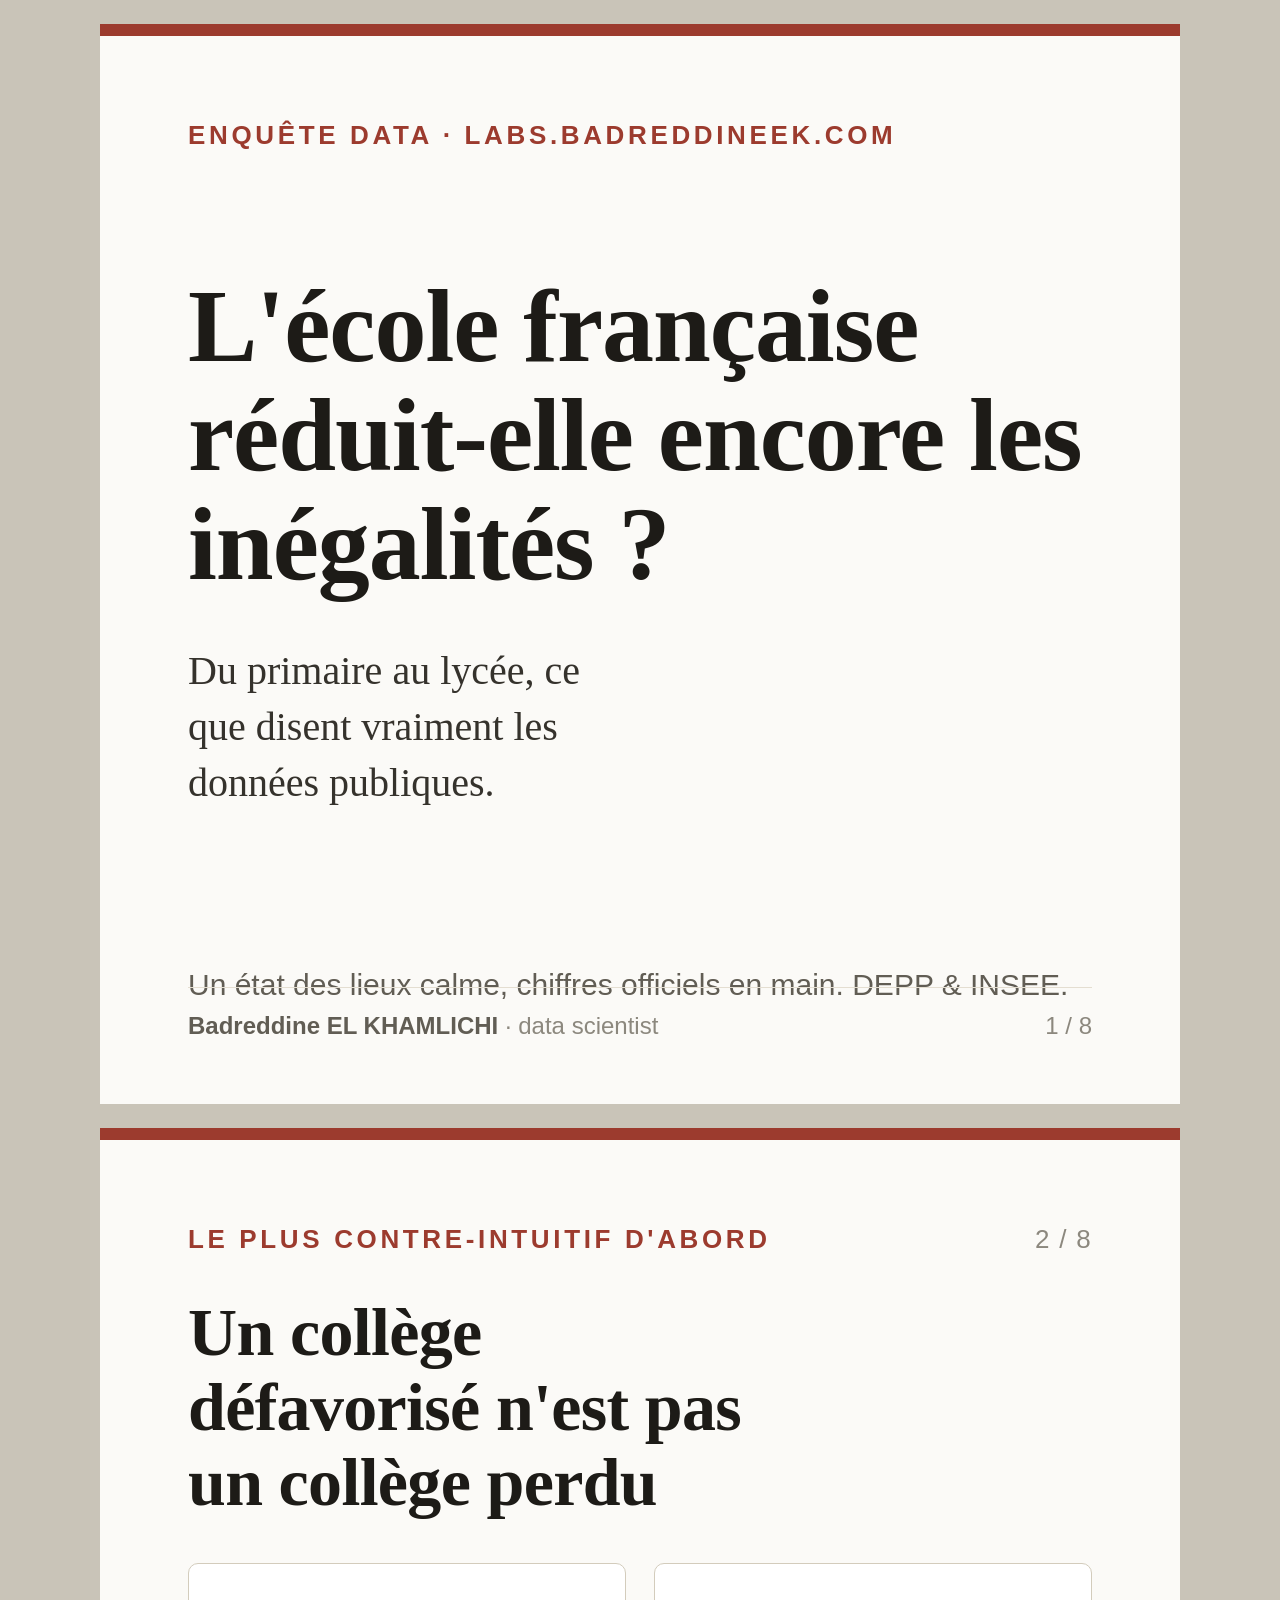
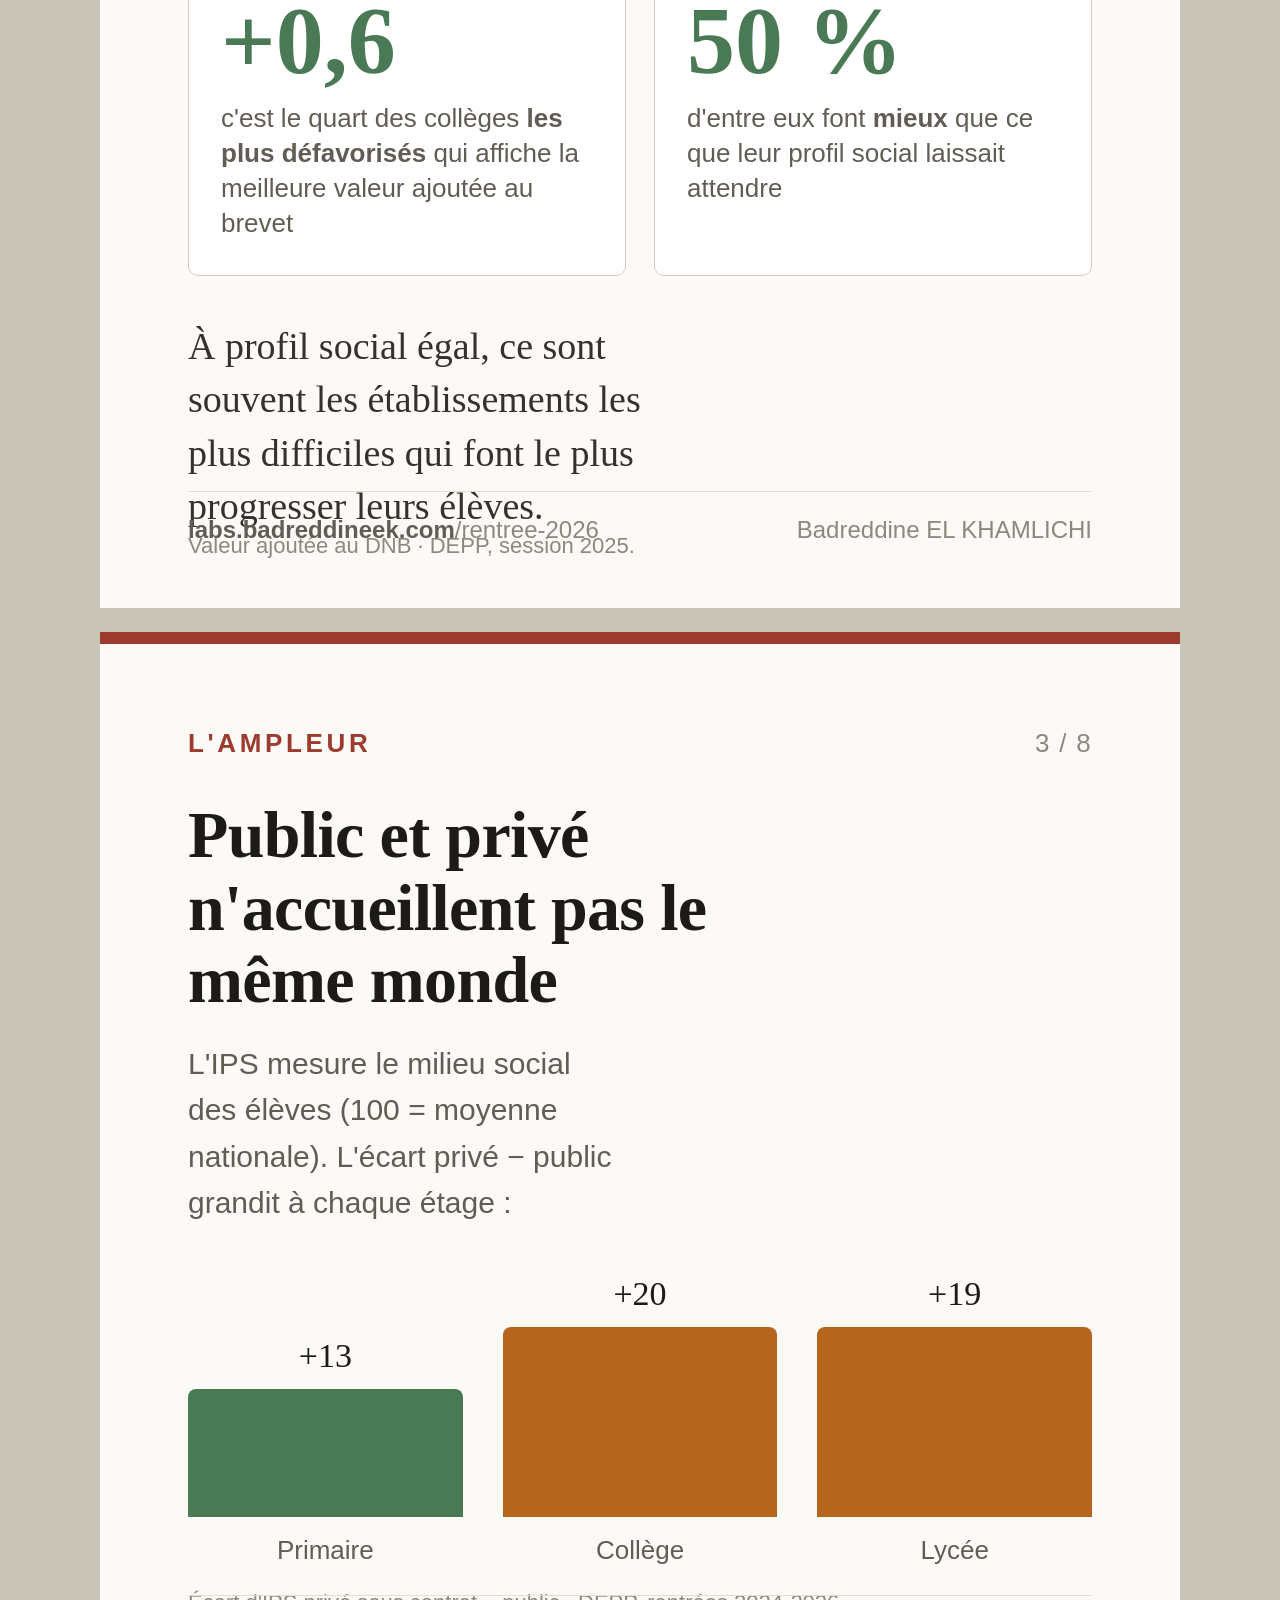
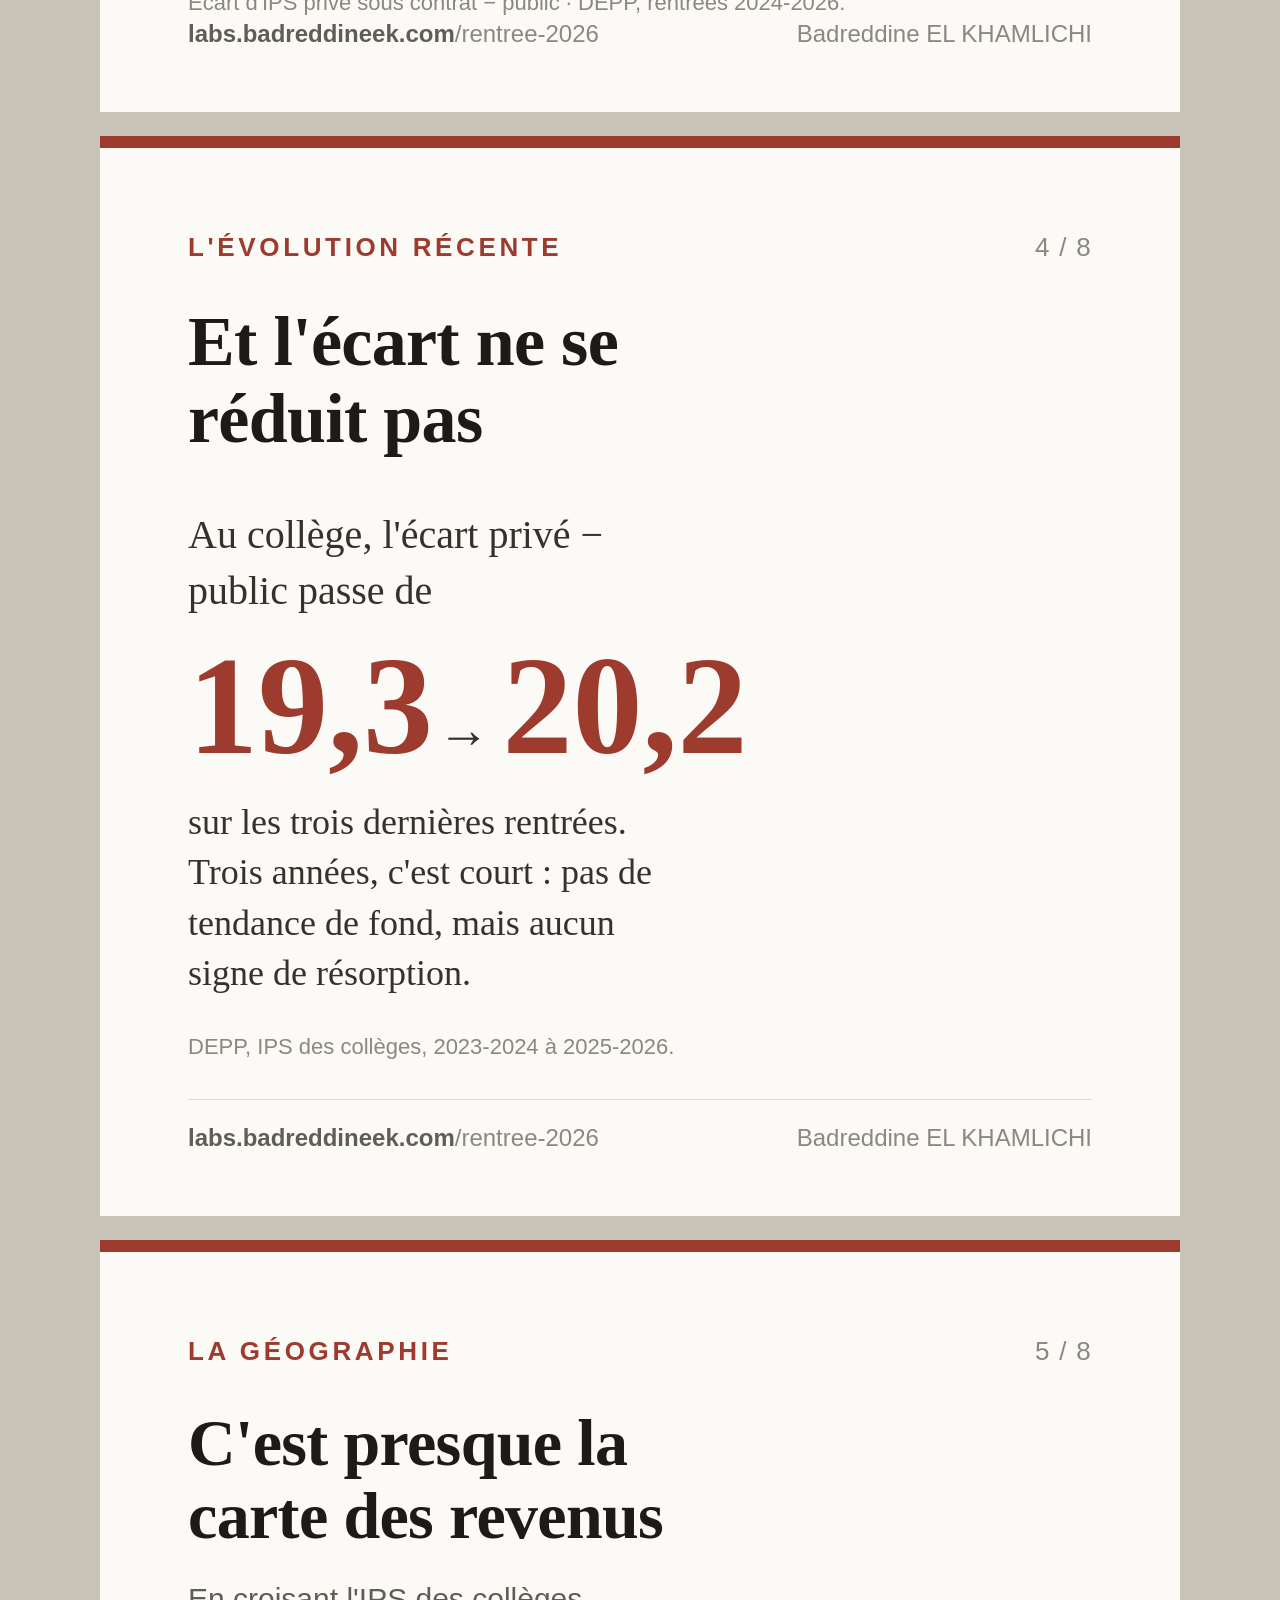
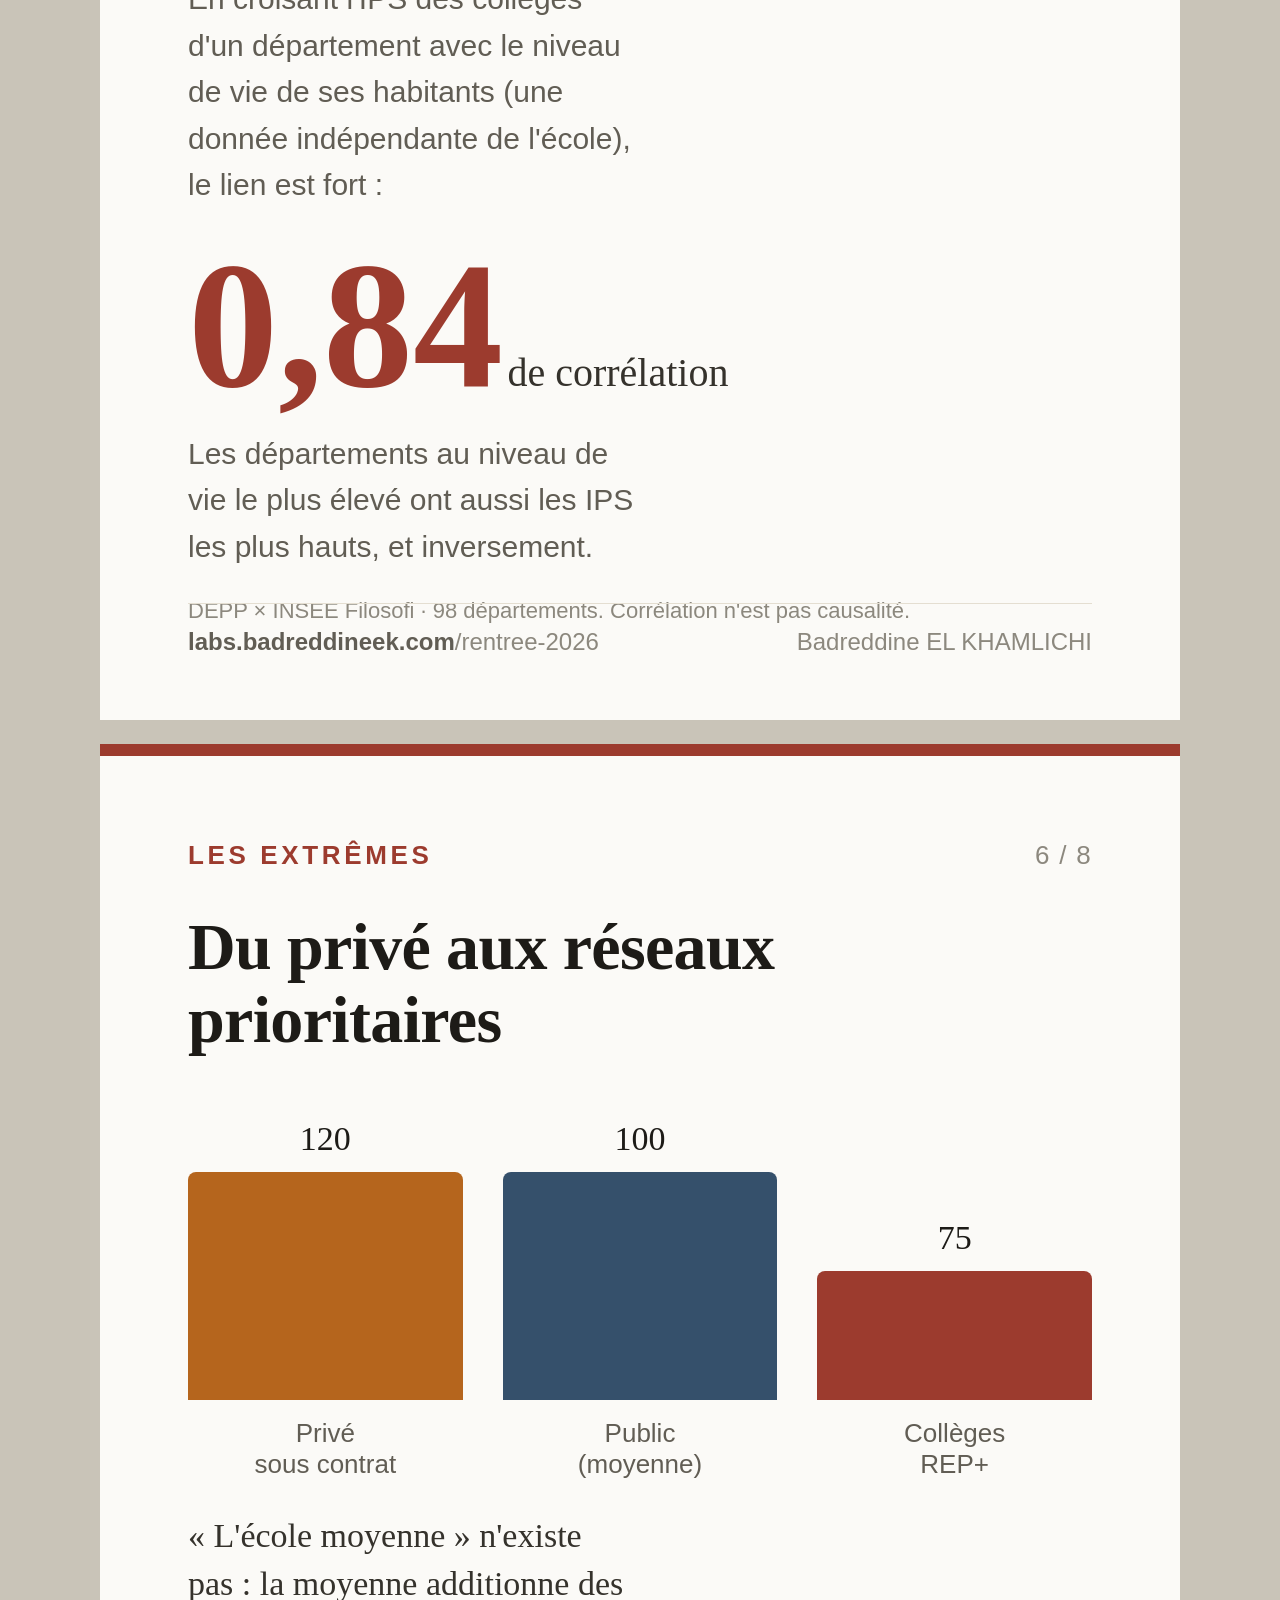
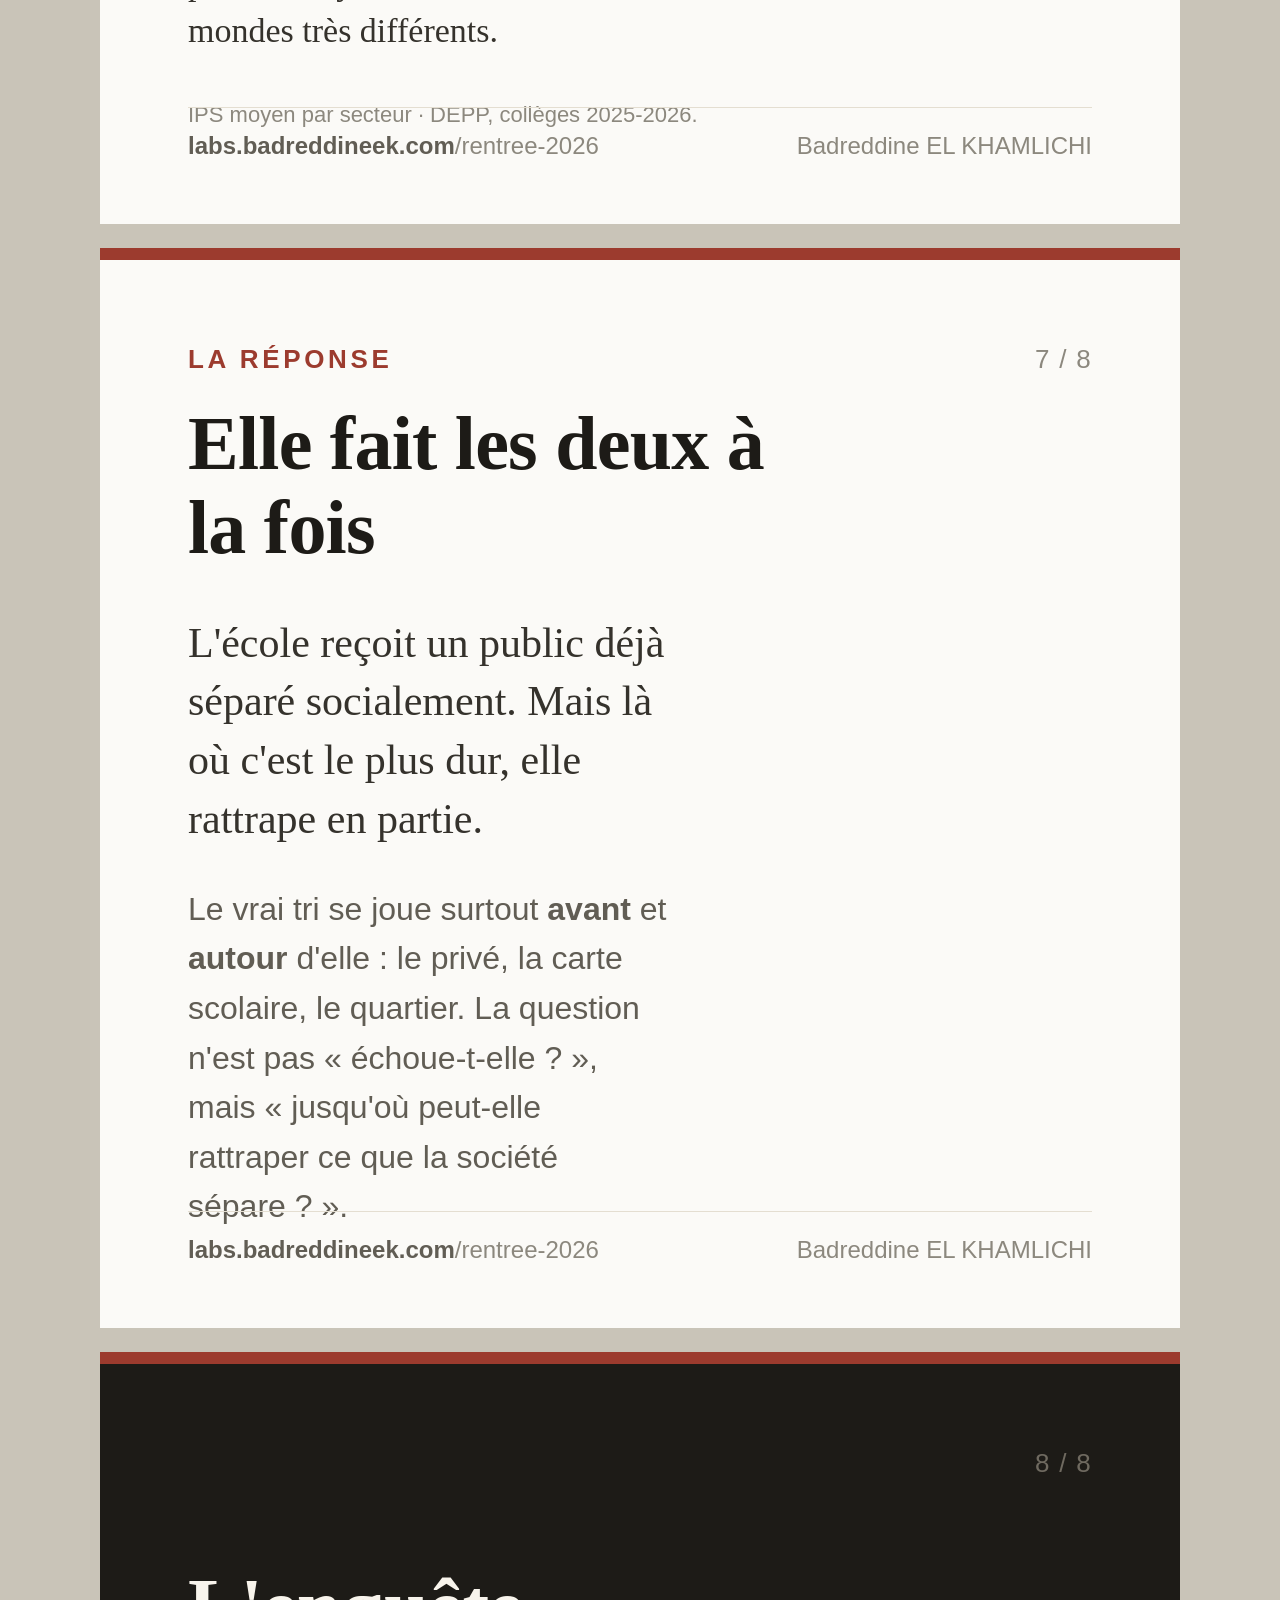
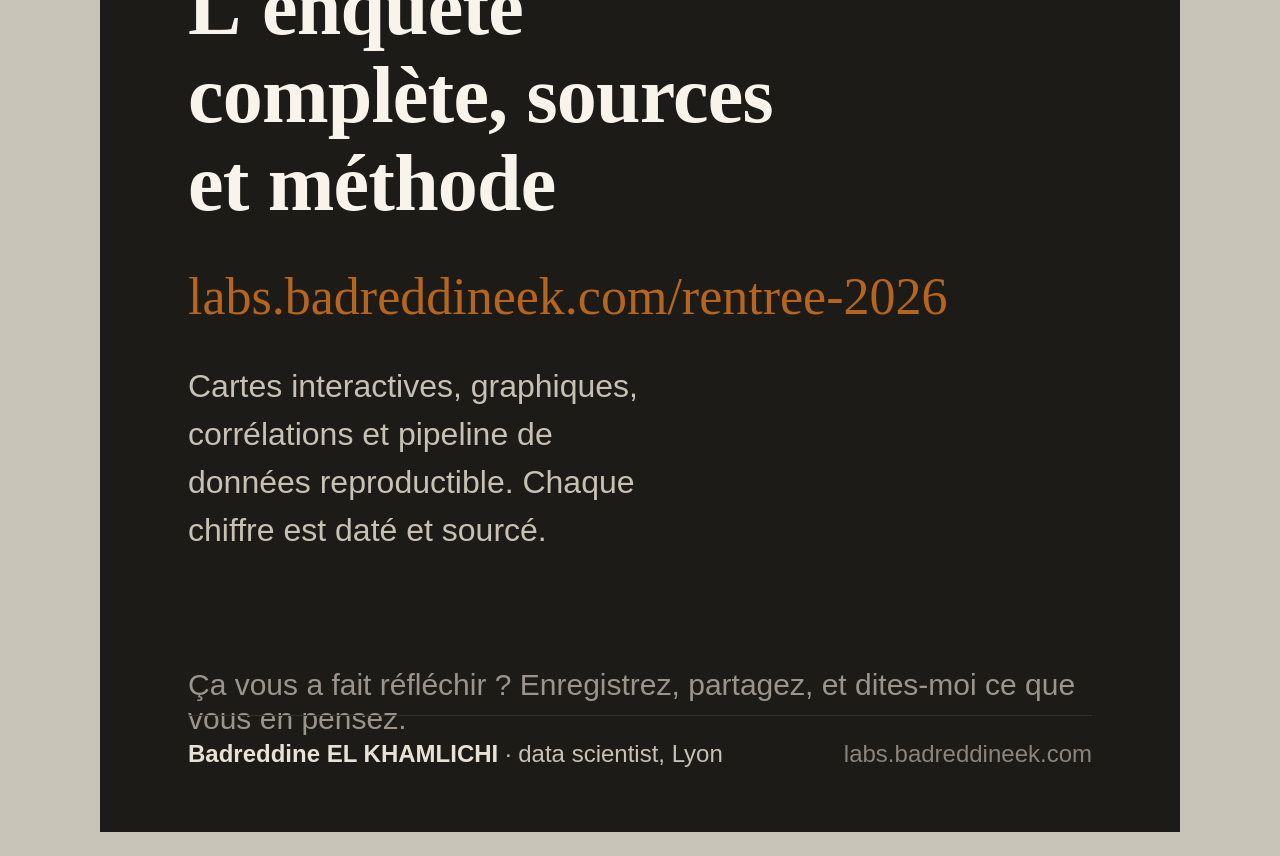
==== commit 5b99e9db: "fix(carrousel): fonds imprimes en PDF (print-color-adjust exact), page blanche finale supprimee, han" ====
--- a/share/carousel.html
+++ b/share/carousel.html
@@ -5,10 +5,17 @@
 <title>Carrousel LinkedIn - L'école réduit-elle encore les inégalités ?</title>
 <!--
   Carrousel 8 slides (1080x1080) pour LinkedIn. 100 % autonome, aucune dépendance.
-  EXPORT : ouvre ce fichier dans Chrome puis Ctrl+P, Destination « PDF »,
-  Marges « Aucune », coche « Graphiques d'arriere-plan ».
-  Chaque slide = 1 page. Tu obtiens un PDF 8 pages a publier tel quel en carrousel.
-  (Ou capture chaque slide en PNG 1080x1080.)
+
+  EXPORT PDF (recommandé) :
+    Ouvre ce fichier dans Chrome, puis Ctrl+P.
+    - Destination : « Enregistrer au format PDF »
+    - Mise en page : Portrait
+    - Marges : Aucune
+    - Coche « Graphiques d'arriere-plan » (par securite ; les couleurs sont deja forcees)
+    Chaque slide = 1 page carree. Tu obtiens un PDF 8 pages a publier tel quel.
+
+  EXPORT PNG (si tu preferes des images) :
+    Zoome pour qu'une slide remplisse l'ecran, puis capture (Win+Maj+S) chaque slide.
 -->
 <style>
   :root{
@@ -23,6 +30,8 @@
   .slide{
     width:1080px;height:1080px;background:var(--bg);color:var(--ink);
     position:relative;overflow:hidden;padding:96px 88px;display:flex;flex-direction:column;
+    /* Force l'impression des fonds de couleur (evite les slides blanches en PDF). */
+    -webkit-print-color-adjust:exact; print-color-adjust:exact;
   }
   .accent-bar{position:absolute;top:0;left:0;width:100%;height:12px;background:var(--accent);}
   .eyebrow{font-size:26px;letter-spacing:.14em;text-transform:uppercase;color:var(--accent);font-weight:600;}
@@ -50,8 +59,9 @@
   .chip .c{font-size:26px;color:var(--muted);margin-top:16px;line-height:1.35;}
 
   @media print{
-    body{background:none;padding:0;gap:0;}
-    .slide{box-shadow:none;page-break-after:always;}
+    html,body{margin:0;padding:0;background:#fff;gap:0;}
+    .slide{box-shadow:none;page-break-after:always;break-after:page;page-break-inside:avoid;}
+    .slide:last-child{page-break-after:auto;break-after:auto;}
     @page{size:1080px 1080px;margin:0;}
   }
 </style>
@@ -86,7 +96,7 @@
     À profil social égal, ce sont souvent les établissements les plus difficiles qui font le plus progresser leurs élèves.
   </p>
   <p class="src">Valeur ajoutée au DNB · DEPP, session 2025.</p>
-  <div class="foot"><span><b>labs.badreddineek.com</b>/rentree-2026</span><span>@BadreddineEK</span></div>
+  <div class="foot"><span><b>labs.badreddineek.com</b>/rentree-2026</span><span>Badreddine EL KHAMLICHI</span></div>
 </section>
 
 <!-- 3 - L'AMPLEUR -->
@@ -105,7 +115,7 @@
     <div class="bar"><span class="val">+19</span><div class="col" style="height:66%;background:var(--ocre);"></div><span class="lbl">Lycée</span></div>
   </div>
   <p class="src">Écart d'IPS privé sous contrat − public · DEPP, rentrées 2024-2026.</p>
-  <div class="foot"><span><b>labs.badreddineek.com</b>/rentree-2026</span><span>@BadreddineEK</span></div>
+  <div class="foot"><span><b>labs.badreddineek.com</b>/rentree-2026</span><span>Badreddine EL KHAMLICHI</span></div>
 </section>
 
 <!-- 4 - L'ÉVOLUTION RÉCENTE (court terme, sans prétention de tendance) -->
@@ -121,7 +131,7 @@
      <span class="big" style="font-size:140px;">20,2</span></p>
   <p class="lead" style="font-size:36px;max-width:26ch;">sur les trois dernières rentrées. Trois années, c'est court&nbsp;: pas de tendance de fond, mais aucun signe de résorption.</p>
   <p class="src" style="margin-top:36px;">DEPP, IPS des collèges, 2023-2024 à 2025-2026.</p>
-  <div class="foot"><span><b>labs.badreddineek.com</b>/rentree-2026</span><span>@BadreddineEK</span></div>
+  <div class="foot"><span><b>labs.badreddineek.com</b>/rentree-2026</span><span>Badreddine EL KHAMLICHI</span></div>
 </section>
 
 <!-- 5 - LA GÉOGRAPHIE + CORRÉLATION (sans nommer de territoire négativement) -->
@@ -140,7 +150,7 @@
     Les départements au niveau de vie le plus élevé ont aussi les IPS les plus hauts, et inversement.
   </p>
   <p class="src">DEPP × INSEE Filosofi · 98 départements. Corrélation n'est pas causalité.</p>
-  <div class="foot"><span><b>labs.badreddineek.com</b>/rentree-2026</span><span>@BadreddineEK</span></div>
+  <div class="foot"><span><b>labs.badreddineek.com</b>/rentree-2026</span><span>Badreddine EL KHAMLICHI</span></div>
 </section>
 
 <!-- 6 - LES EXTRÊMES -->
@@ -156,7 +166,7 @@
   </div>
   <p class="lead" style="font-size:34px;max-width:26ch;margin-top:8px;">« L'école moyenne » n'existe pas&nbsp;: la moyenne additionne des mondes très différents.</p>
   <p class="src">IPS moyen par secteur · DEPP, collèges 2025-2026.</p>
-  <div class="foot"><span><b>labs.badreddineek.com</b>/rentree-2026</span><span>@BadreddineEK</span></div>
+  <div class="foot"><span><b>labs.badreddineek.com</b>/rentree-2026</span><span>Badreddine EL KHAMLICHI</span></div>
 </section>
 
 <!-- 7 - LA RÉPONSE -->
@@ -175,7 +185,7 @@
     scolaire, le quartier. La question n'est pas « échoue-t-elle&nbsp;? », mais « jusqu'où
     peut-elle rattraper ce que la société sépare&nbsp;? ».
   </p>
-  <div class="foot"><span><b>labs.badreddineek.com</b>/rentree-2026</span><span>@BadreddineEK</span></div>
+  <div class="foot"><span><b>labs.badreddineek.com</b>/rentree-2026</span><span>Badreddine EL KHAMLICHI</span></div>
 </section>
 
 <!-- 8 - CTA -->
@@ -193,7 +203,7 @@
   </p>
   <div class="spacer"></div>
   <p style="font-size:30px;color:#9a948a;">Ça vous a fait réfléchir&nbsp;? Enregistrez, partagez, et dites-moi ce que vous en pensez.</p>
-  <div class="foot" style="border-color:#33302a;"><span style="color:#c7c1b4;"><b style="color:#e8e2d6;">Badreddine EL KHAMLICHI</b> · data scientist, Lyon</span><span style="color:#8a847a;">@BadreddineEK</span></div>
+  <div class="foot" style="border-color:#33302a;"><span style="color:#c7c1b4;"><b style="color:#e8e2d6;">Badreddine EL KHAMLICHI</b> · data scientist, Lyon</span><span style="color:#8a847a;">labs.badreddineek.com</span></div>
 </section>
 
 </body>
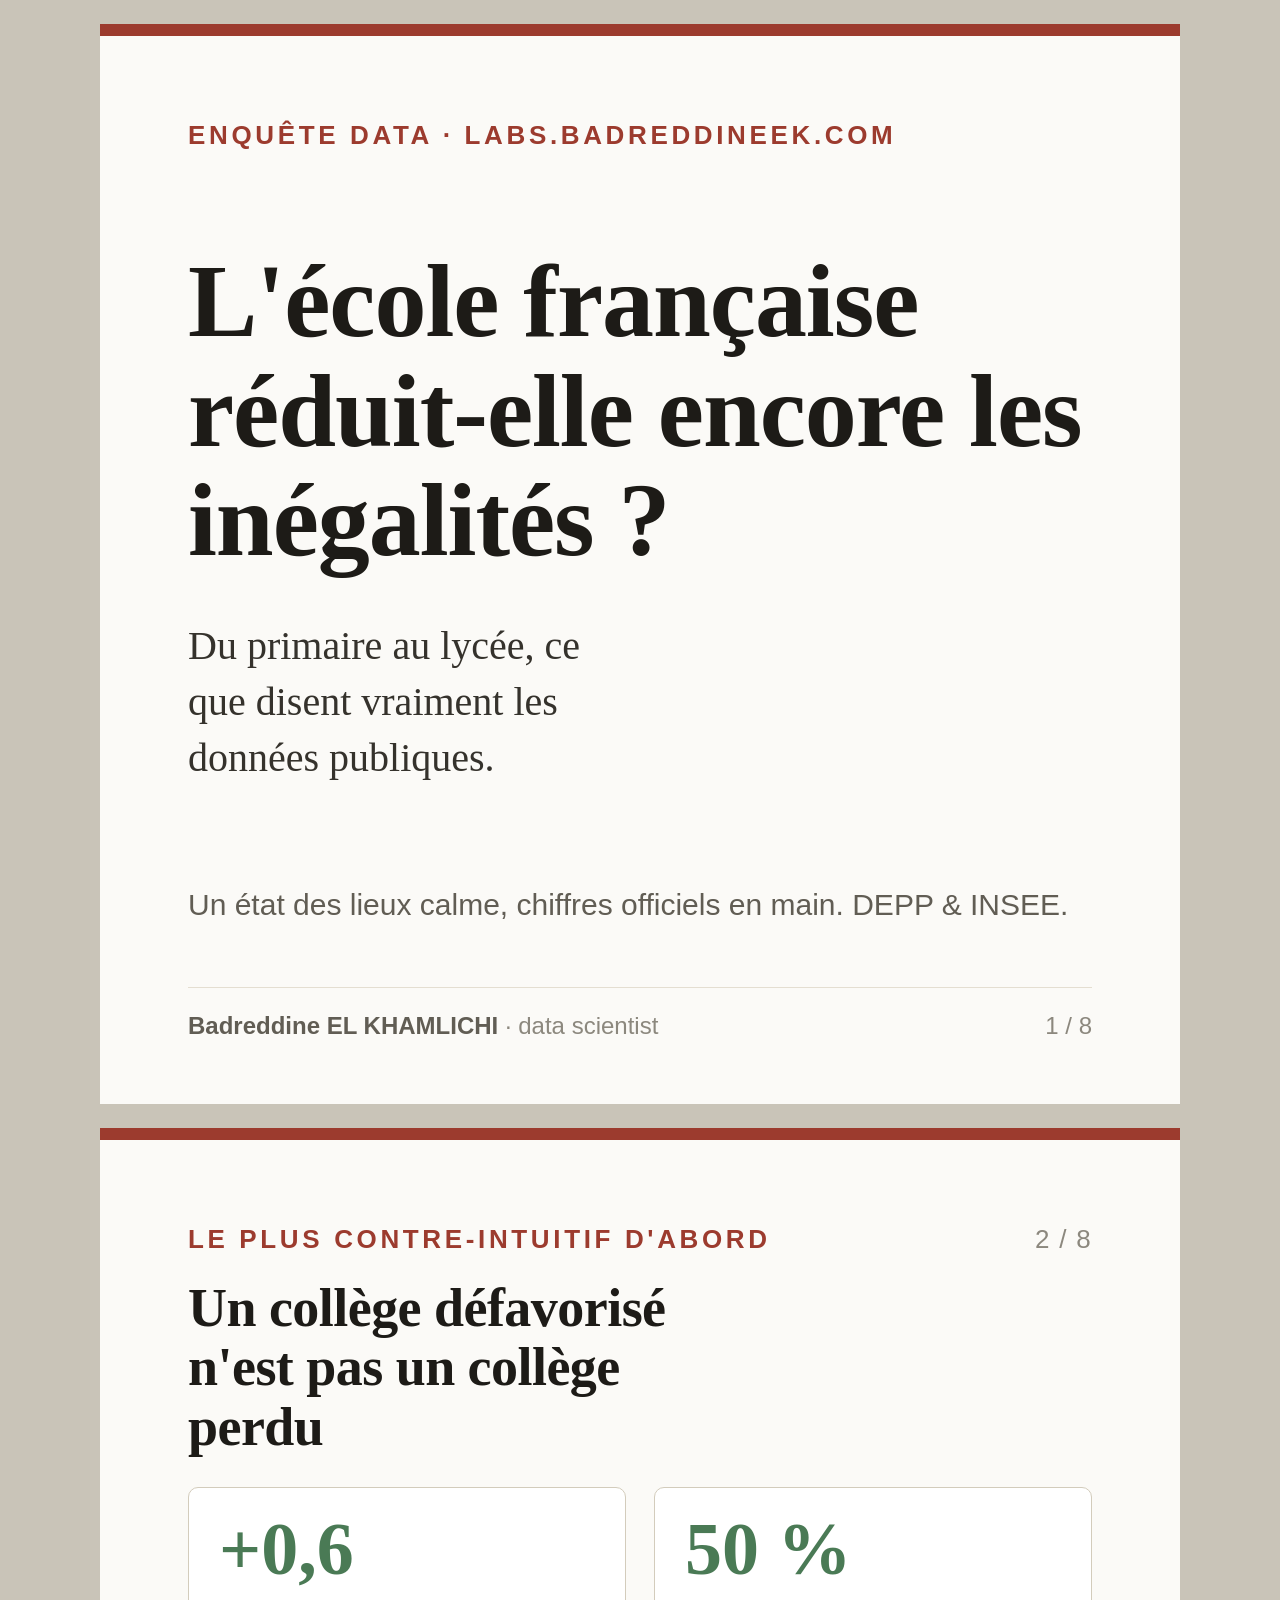
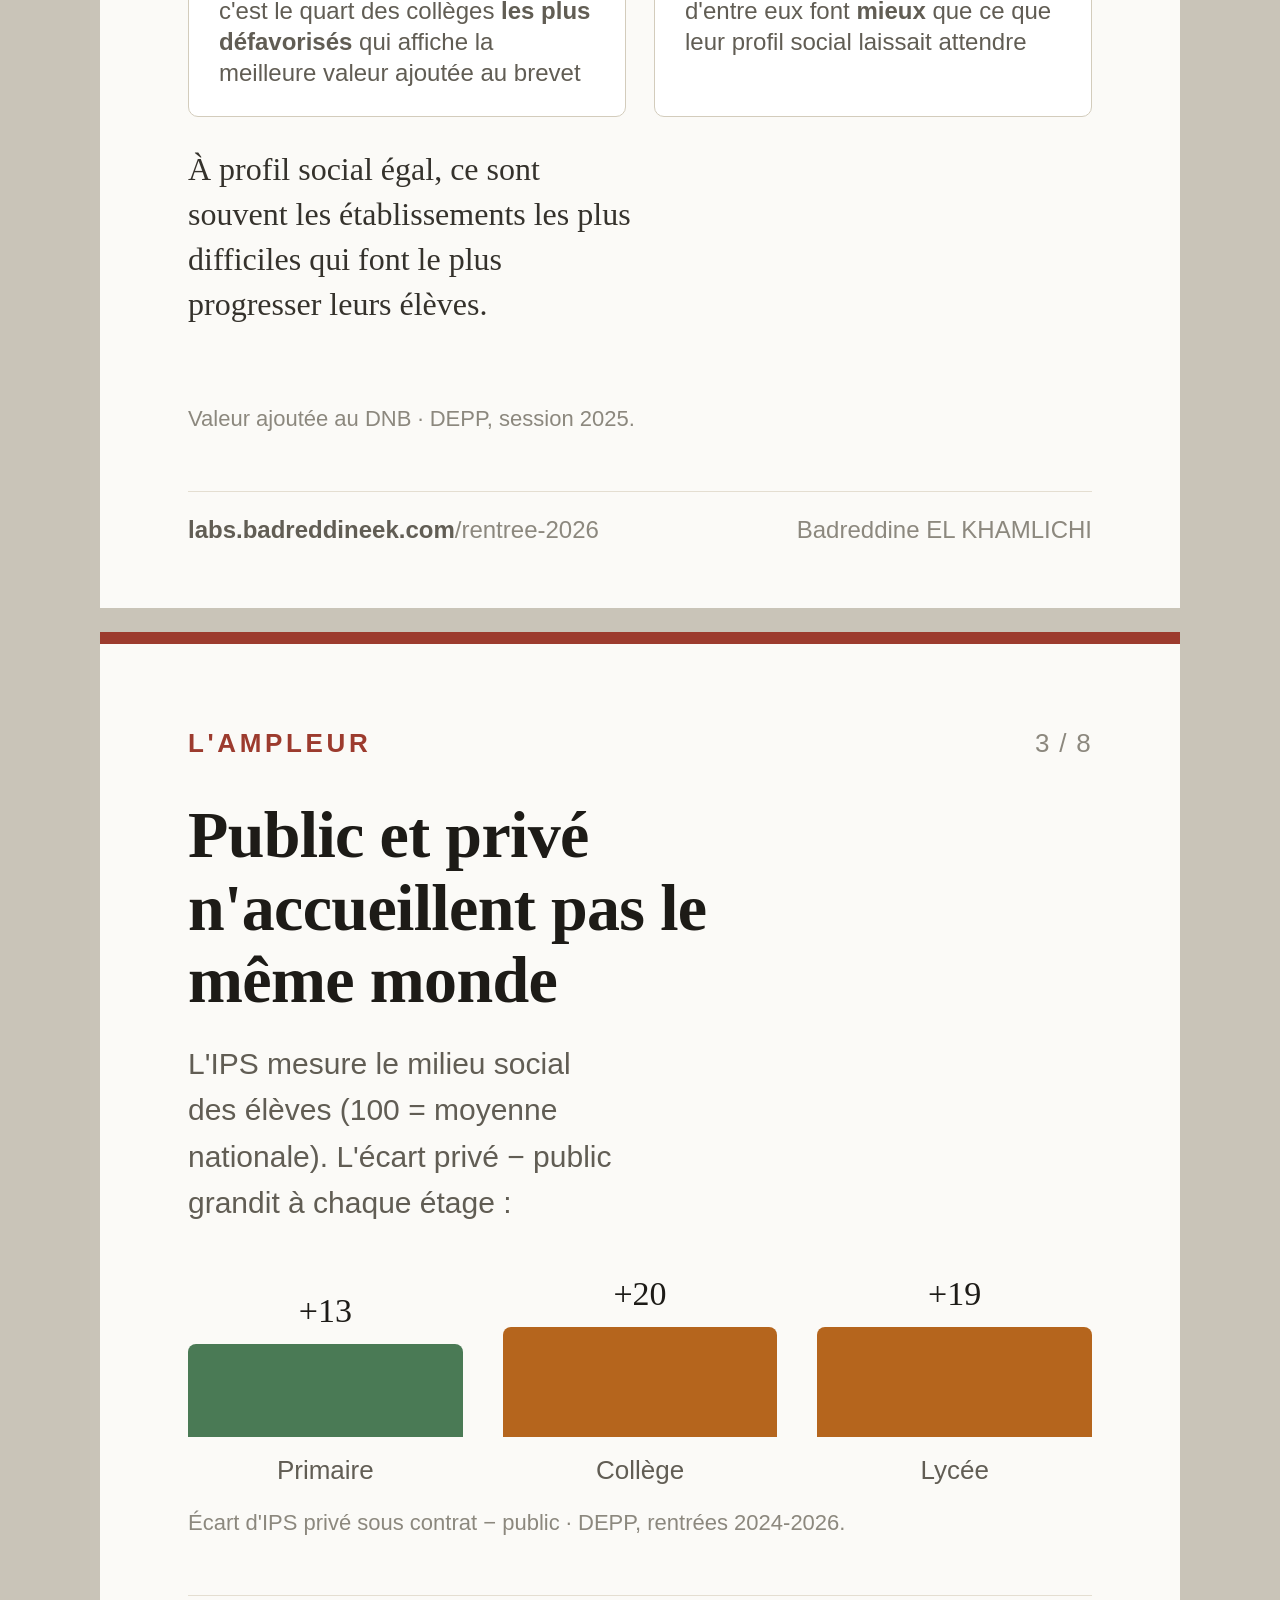
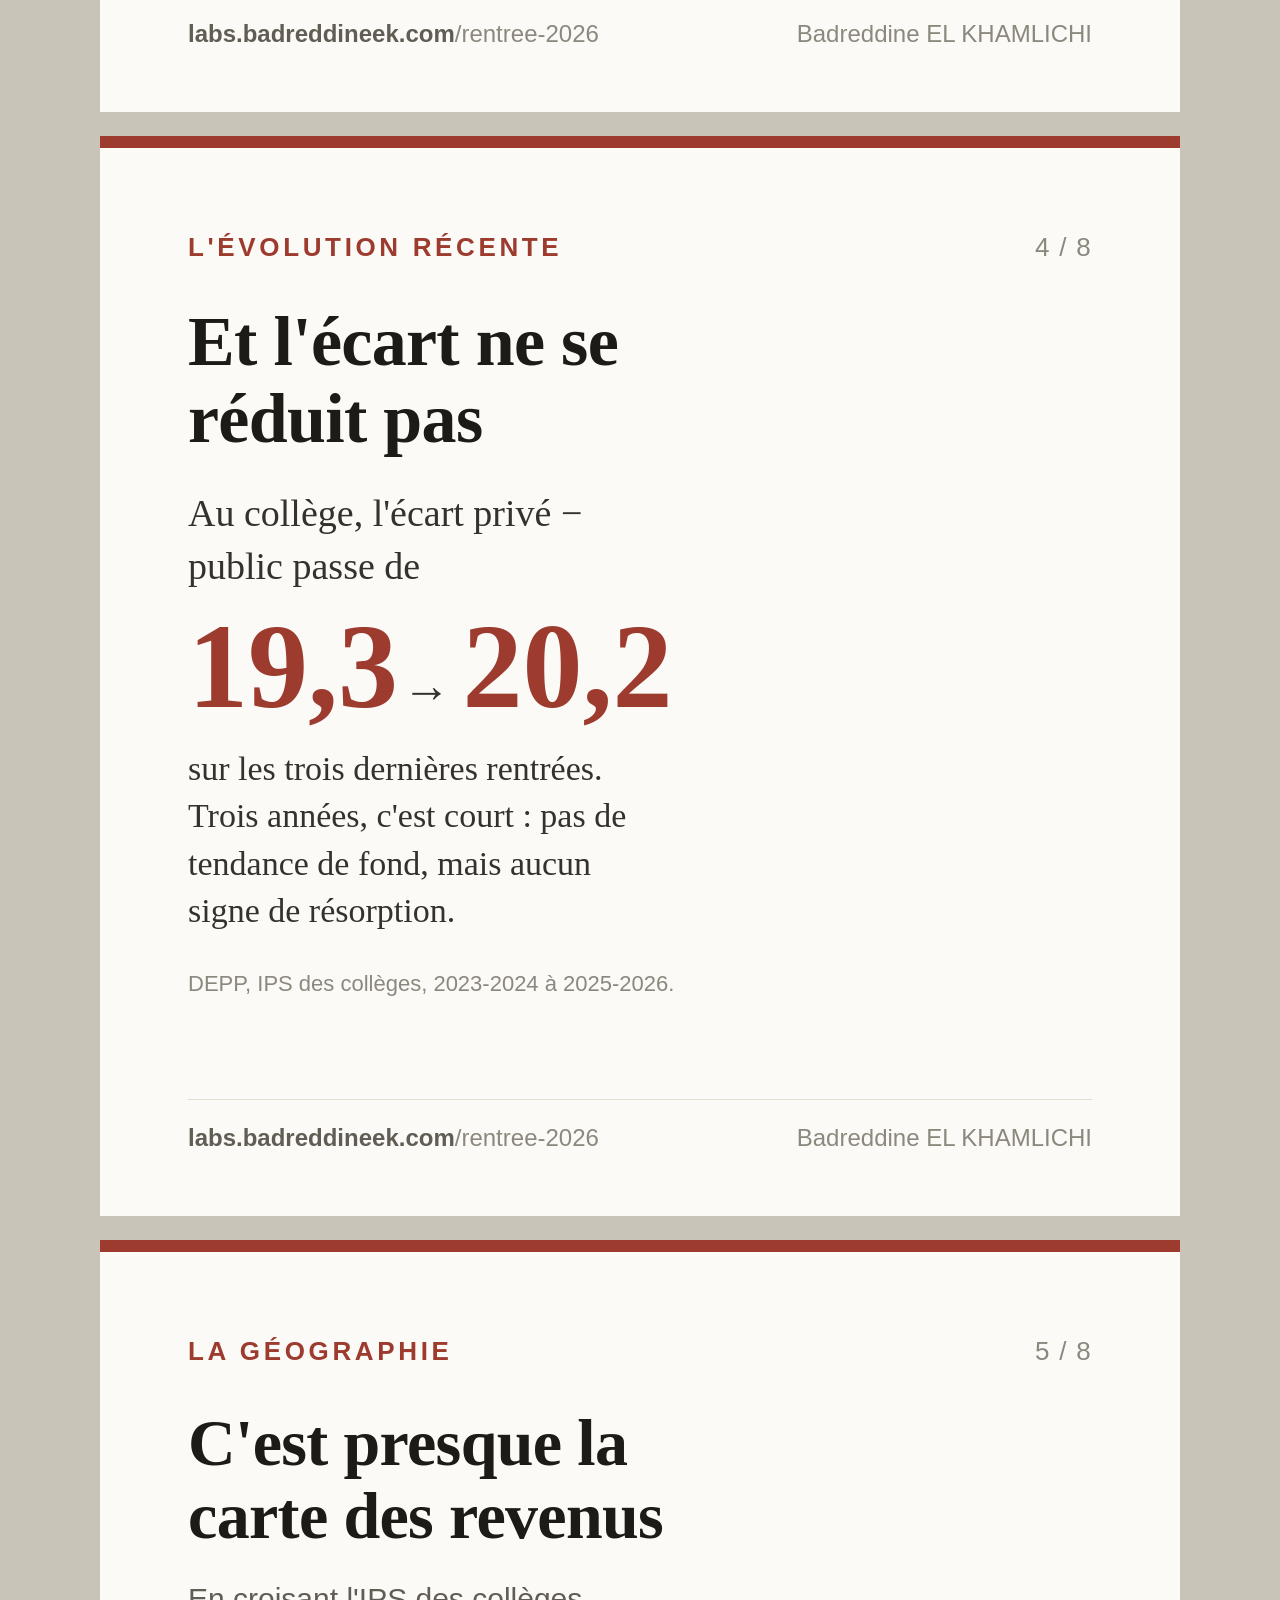
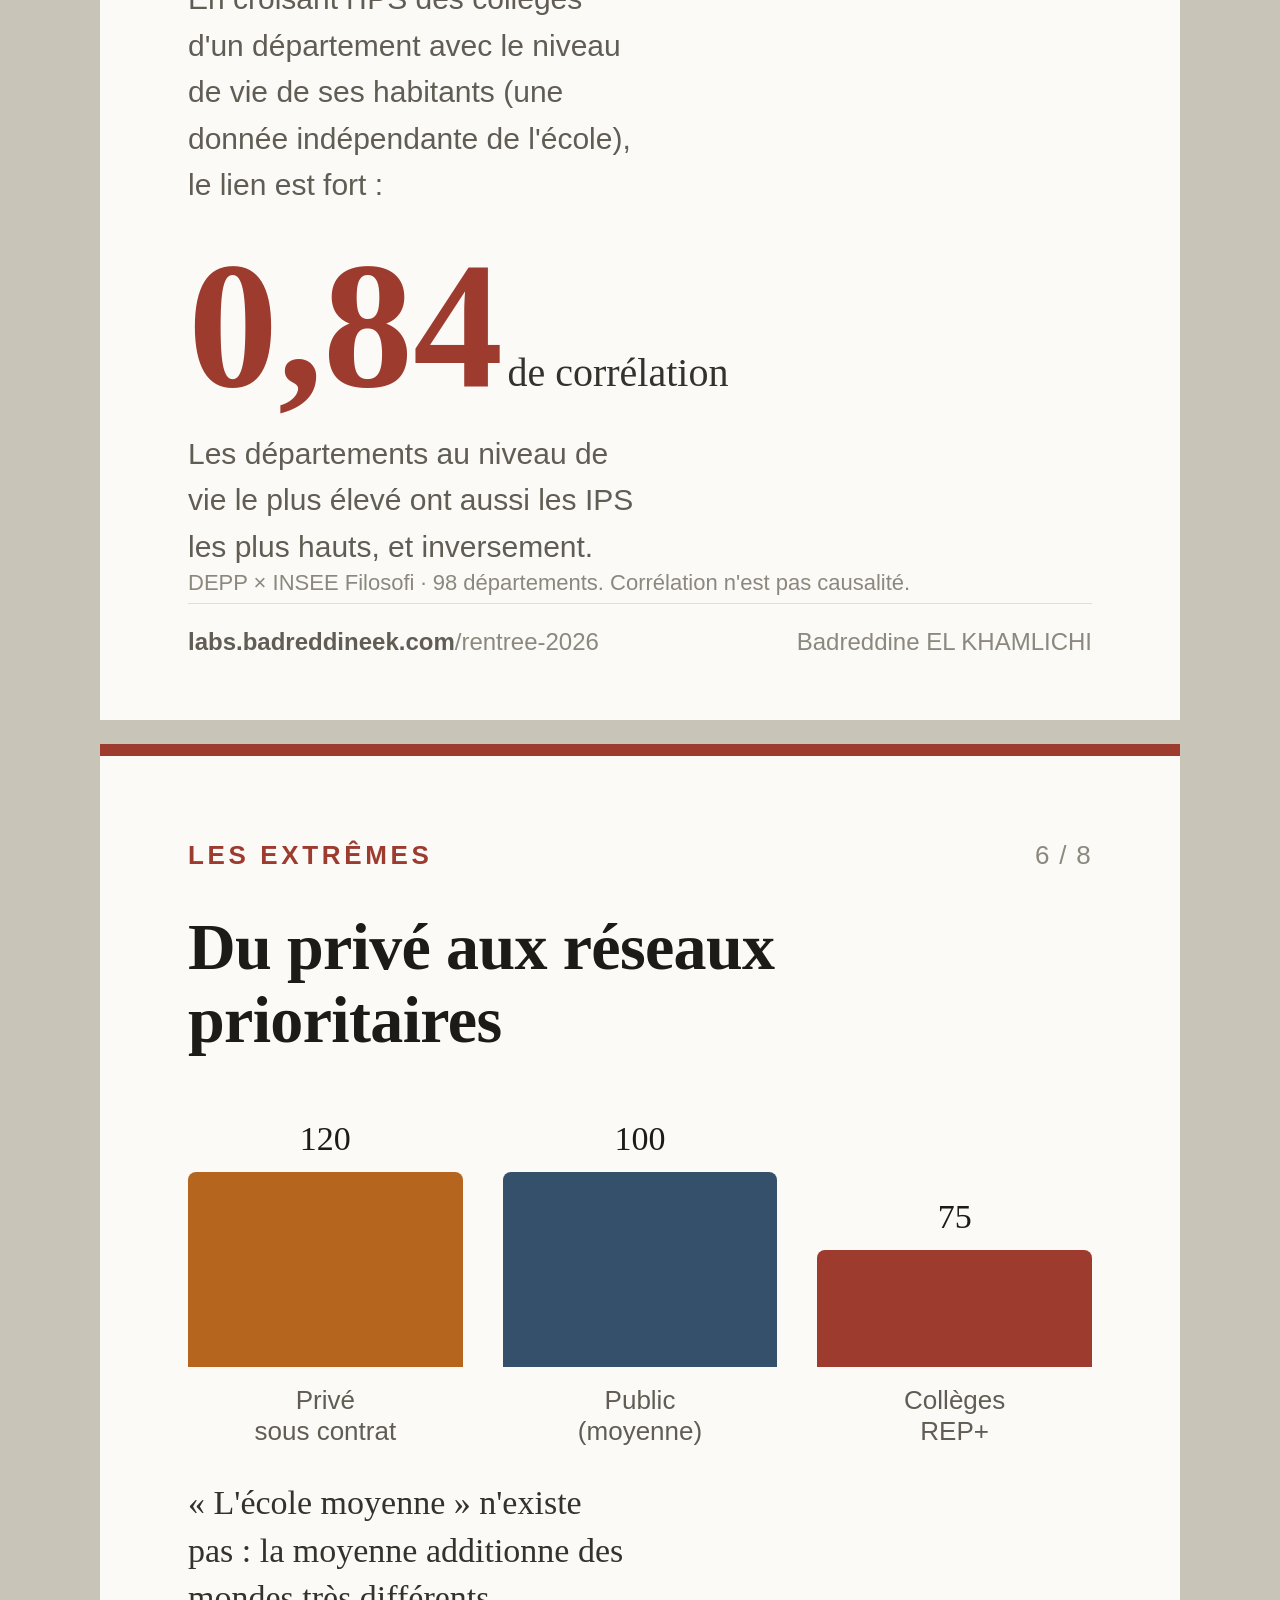
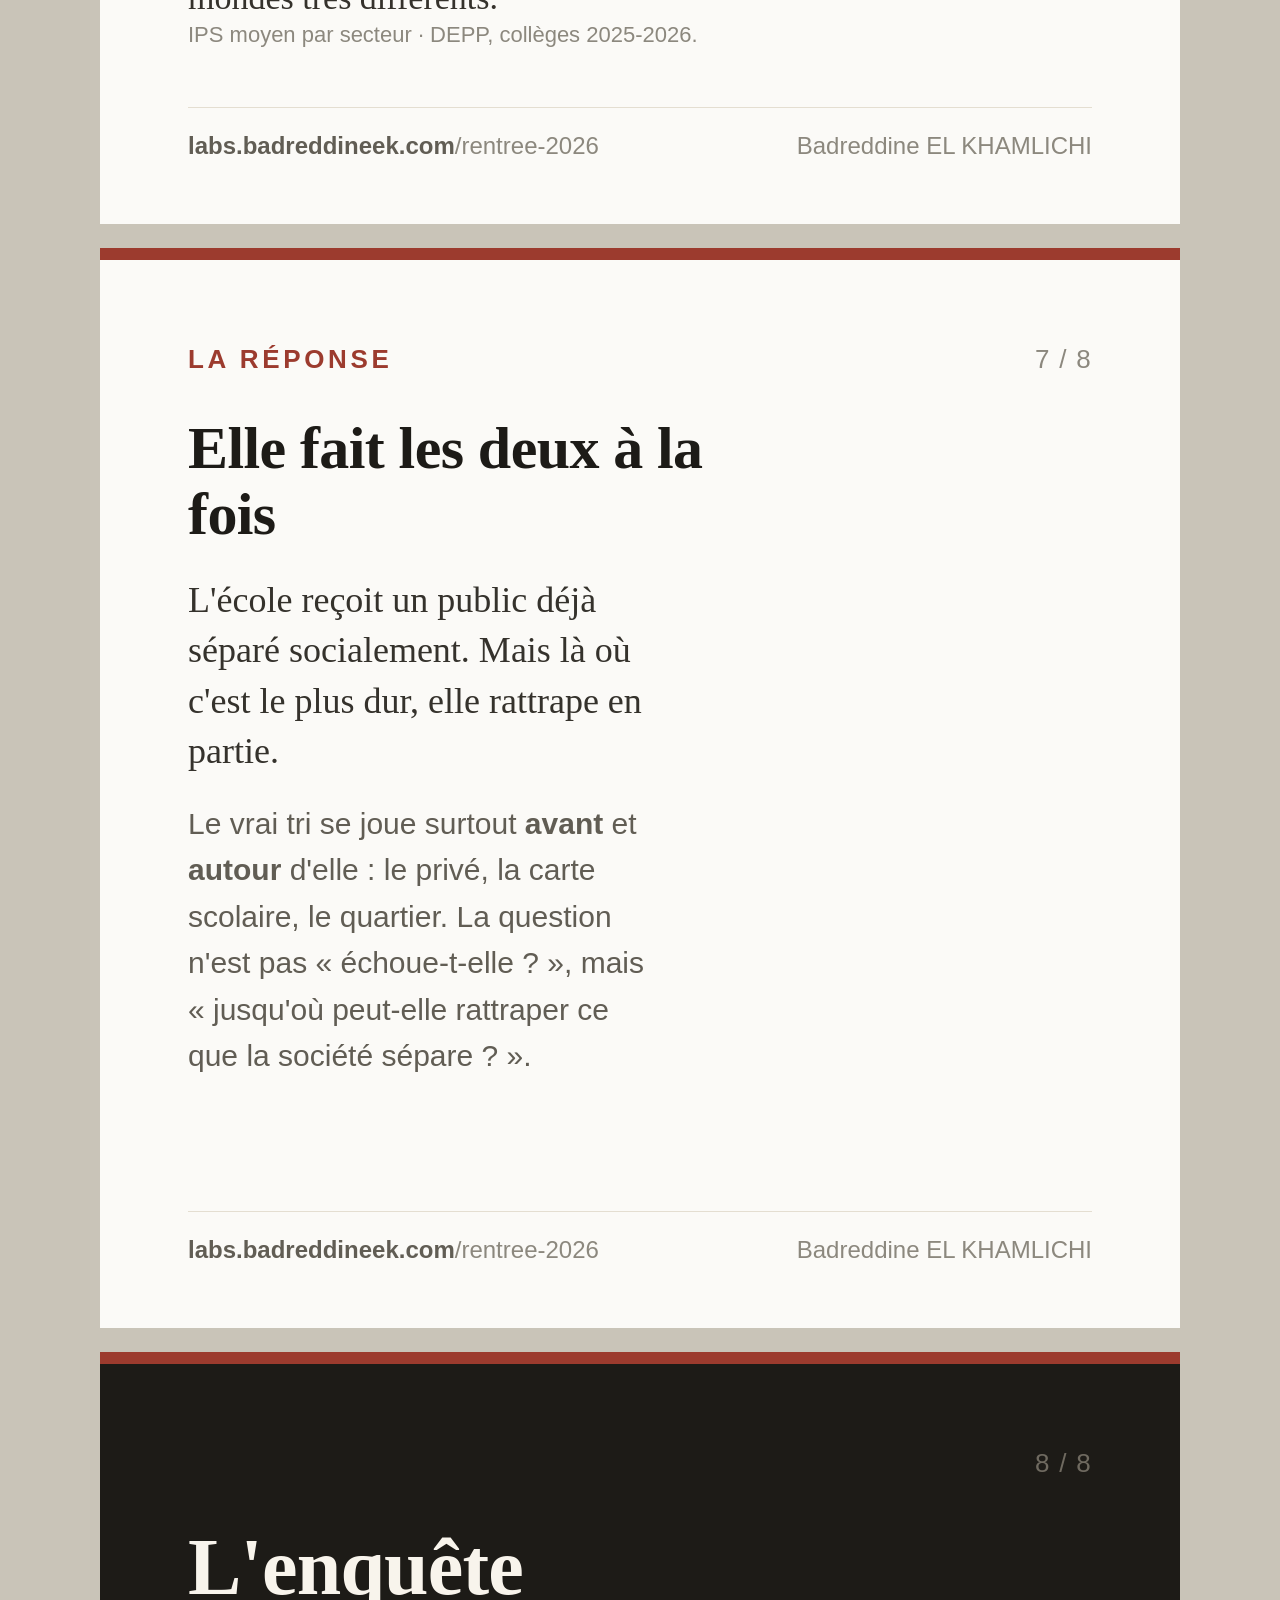
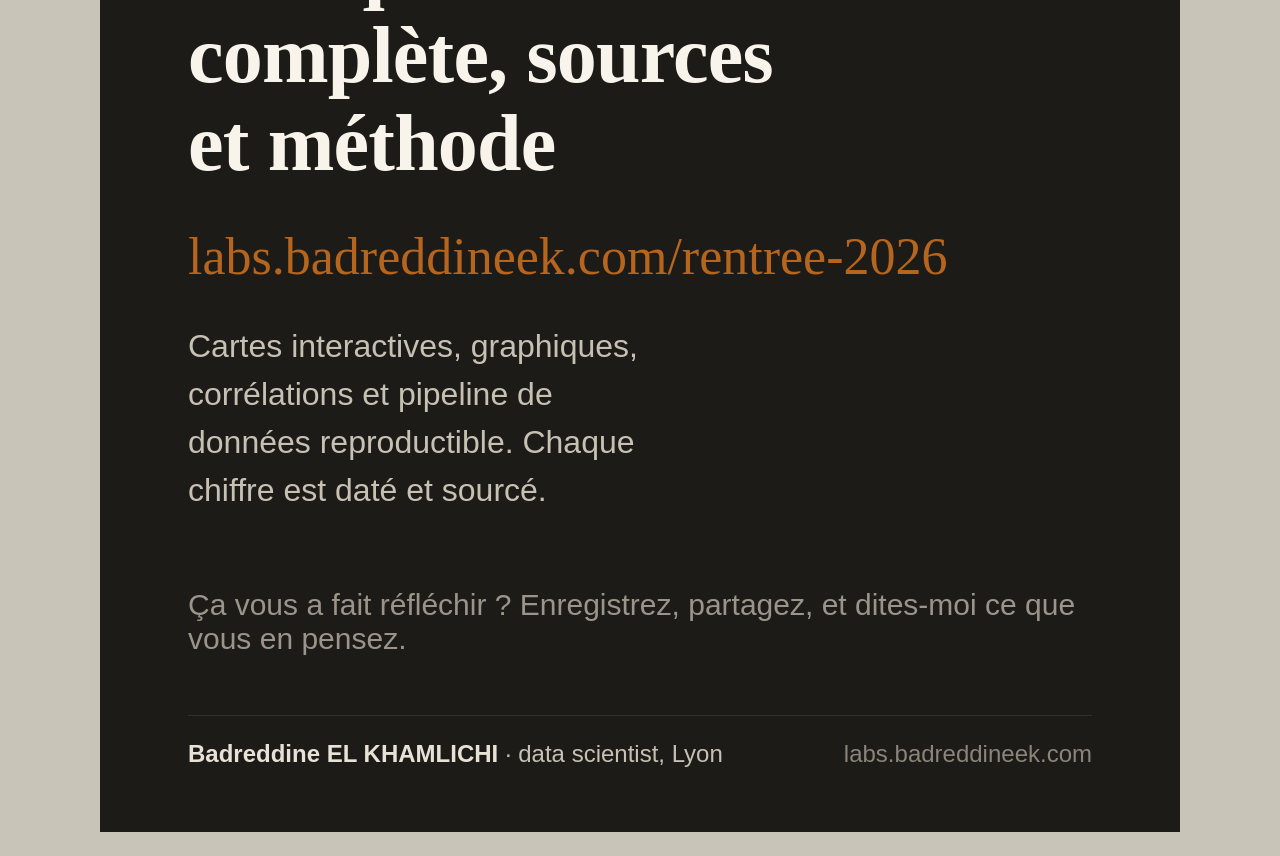
==== commit ed45b723: "feat(carrousel): export PNG/PDF via navigateur systeme (export_carousel.py) + correction des deborde" ====
--- a/share/carousel.html
+++ b/share/carousel.html
@@ -29,7 +29,7 @@
   body{background:#c9c4b8;font-family:var(--sans);padding:24px;display:flex;flex-direction:column;align-items:center;gap:24px;}
   .slide{
     width:1080px;height:1080px;background:var(--bg);color:var(--ink);
-    position:relative;overflow:hidden;padding:96px 88px;display:flex;flex-direction:column;
+    position:relative;overflow:hidden;padding:96px 88px 176px;display:flex;flex-direction:column;
     /* Force l'impression des fonds de couleur (evite les slides blanches en PDF). */
     -webkit-print-color-adjust:exact; print-color-adjust:exact;
   }
@@ -54,9 +54,9 @@
   .bar .val{font-family:var(--serif);font-size:34px;color:var(--ink);margin-bottom:14px;}
 
   .duo{display:flex;gap:28px;margin:44px 0;}
-  .chip{flex:1;border:1px solid var(--rule-strong);border-radius:10px;padding:34px 32px;background:#fff;}
-  .chip .n{font-family:var(--serif);font-size:96px;font-weight:600;line-height:.9;}
-  .chip .c{font-size:26px;color:var(--muted);margin-top:16px;line-height:1.35;}
+  .chip{flex:1;border:1px solid var(--rule-strong);border-radius:10px;padding:28px 30px;background:#fff;}
+  .chip .n{font-family:var(--serif);font-size:74px;font-weight:600;line-height:.9;}
+  .chip .c{font-size:24px;color:var(--muted);margin-top:12px;line-height:1.3;}
 
   @media print{
     html,body{margin:0;padding:0;background:#fff;gap:0;}
@@ -87,12 +87,12 @@
   <div class="accent-bar"></div>
   <p class="eyebrow">Le plus contre-intuitif d'abord</p>
   <span class="counter">2 / 8</span>
-  <h2 style="font-size:68px;margin-top:40px;max-width:17ch;">Un collège défavorisé n'est pas un collège perdu</h2>
-  <div class="duo">
+  <h2 style="font-size:54px;margin-top:24px;max-width:18ch;">Un collège défavorisé n'est pas un collège perdu</h2>
+  <div class="duo" style="margin:30px 0;">
     <div class="chip"><div class="n" style="color:var(--vert);">+0,6</div><div class="c">c'est le quart des collèges <b>les plus défavorisés</b> qui affiche la meilleure valeur ajoutée au brevet</div></div>
     <div class="chip"><div class="n" style="color:var(--vert);">50&nbsp;%</div><div class="c">d'entre eux font <b>mieux</b> que ce que leur profil social laissait attendre</div></div>
   </div>
-  <p class="lead" style="font-size:38px;max-width:26ch;">
+  <p class="lead" style="font-size:32px;max-width:28ch;">
     À profil social égal, ce sont souvent les établissements les plus difficiles qui font le plus progresser leurs élèves.
   </p>
   <p class="src">Valeur ajoutée au DNB · DEPP, session 2025.</p>
@@ -124,12 +124,12 @@
   <p class="eyebrow">L'évolution récente</p>
   <span class="counter">4 / 8</span>
   <h2 style="font-size:70px;margin-top:40px;max-width:16ch;">Et l'écart ne se réduit pas</h2>
-  <div class="spacer" style="max-height:50px"></div>
-  <p class="lead" style="font-size:40px;max-width:22ch;">Au collège, l'écart privé − public passe de</p>
-  <p style="margin:24px 0;"><span class="big" style="font-size:140px;">19,3</span>
-     <span class="lead" style="font-size:52px;"> &rarr; </span>
-     <span class="big" style="font-size:140px;">20,2</span></p>
-  <p class="lead" style="font-size:36px;max-width:26ch;">sur les trois dernières rentrées. Trois années, c'est court&nbsp;: pas de tendance de fond, mais aucun signe de résorption.</p>
+  <div class="spacer" style="max-height:30px"></div>
+  <p class="lead" style="font-size:38px;max-width:22ch;">Au collège, l'écart privé − public passe de</p>
+  <p style="margin:20px 0;"><span class="big" style="font-size:120px;">19,3</span>
+     <span class="lead" style="font-size:48px;"> &rarr; </span>
+     <span class="big" style="font-size:120px;">20,2</span></p>
+  <p class="lead" style="font-size:34px;max-width:27ch;">sur les trois dernières rentrées. Trois années, c'est court&nbsp;: pas de tendance de fond, mais aucun signe de résorption.</p>
   <p class="src" style="margin-top:36px;">DEPP, IPS des collèges, 2023-2024 à 2025-2026.</p>
   <div class="foot"><span><b>labs.badreddineek.com</b>/rentree-2026</span><span>Badreddine EL KHAMLICHI</span></div>
 </section>
@@ -174,13 +174,13 @@
   <div class="accent-bar"></div>
   <p class="eyebrow">La réponse</p>
   <span class="counter">7 / 8</span>
-  <div class="spacer" style="max-height:80px"></div>
-  <h2 style="font-size:76px;max-width:17ch;">Elle fait les deux à la fois</h2>
-  <p class="lead" style="font-size:42px;margin-top:44px;max-width:24ch;">
+  <div class="spacer" style="max-height:40px"></div>
+  <h2 style="font-size:60px;max-width:18ch;">Elle fait les deux à la fois</h2>
+  <p class="lead" style="font-size:36px;margin-top:28px;max-width:26ch;">
     L'école reçoit un public déjà séparé socialement. Mais là où c'est le plus dur,
     elle rattrape en partie.
   </p>
-  <p class="body" style="font-size:32px;margin-top:36px;max-width:27ch;">
+  <p class="body" style="font-size:30px;margin-top:24px;max-width:28ch;">
     Le vrai tri se joue surtout <b>avant</b> et <b>autour</b> d'elle&nbsp;: le privé, la carte
     scolaire, le quartier. La question n'est pas « échoue-t-elle&nbsp;? », mais « jusqu'où
     peut-elle rattraper ce que la société sépare&nbsp;? ».
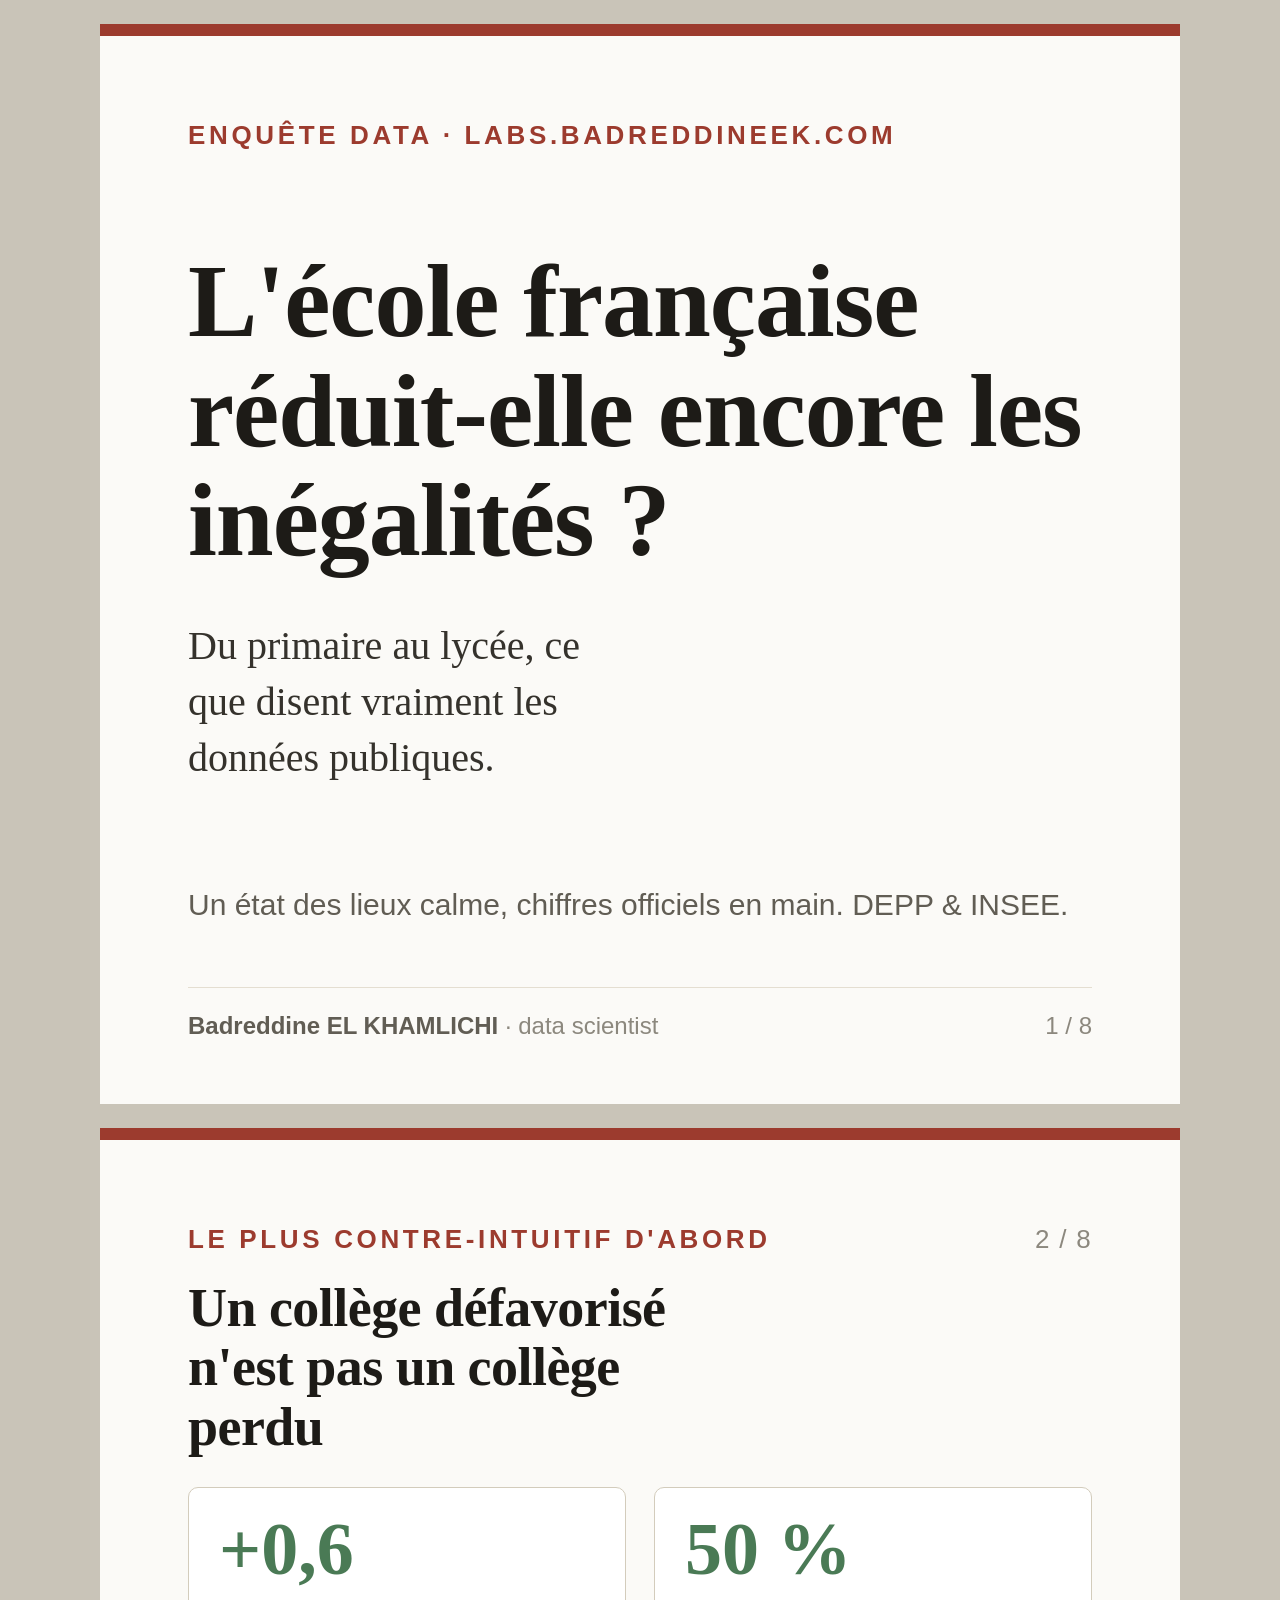
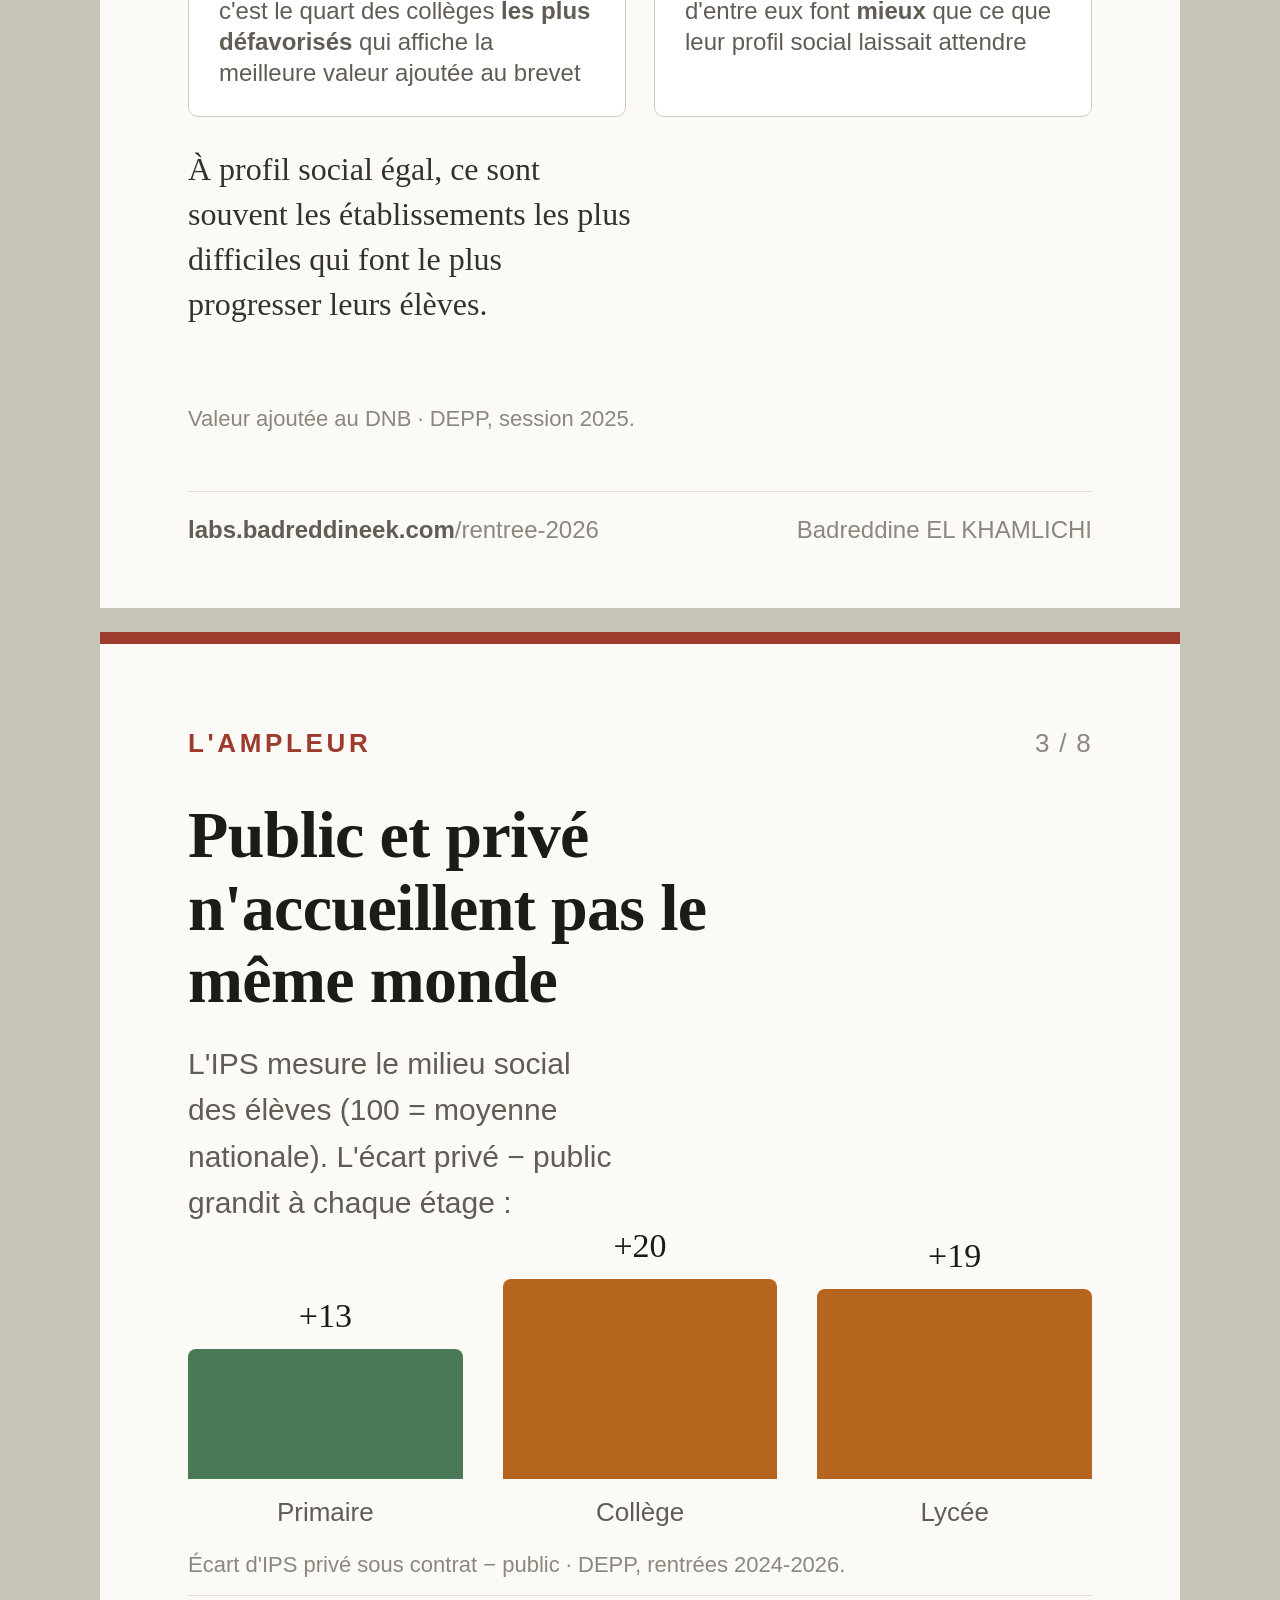
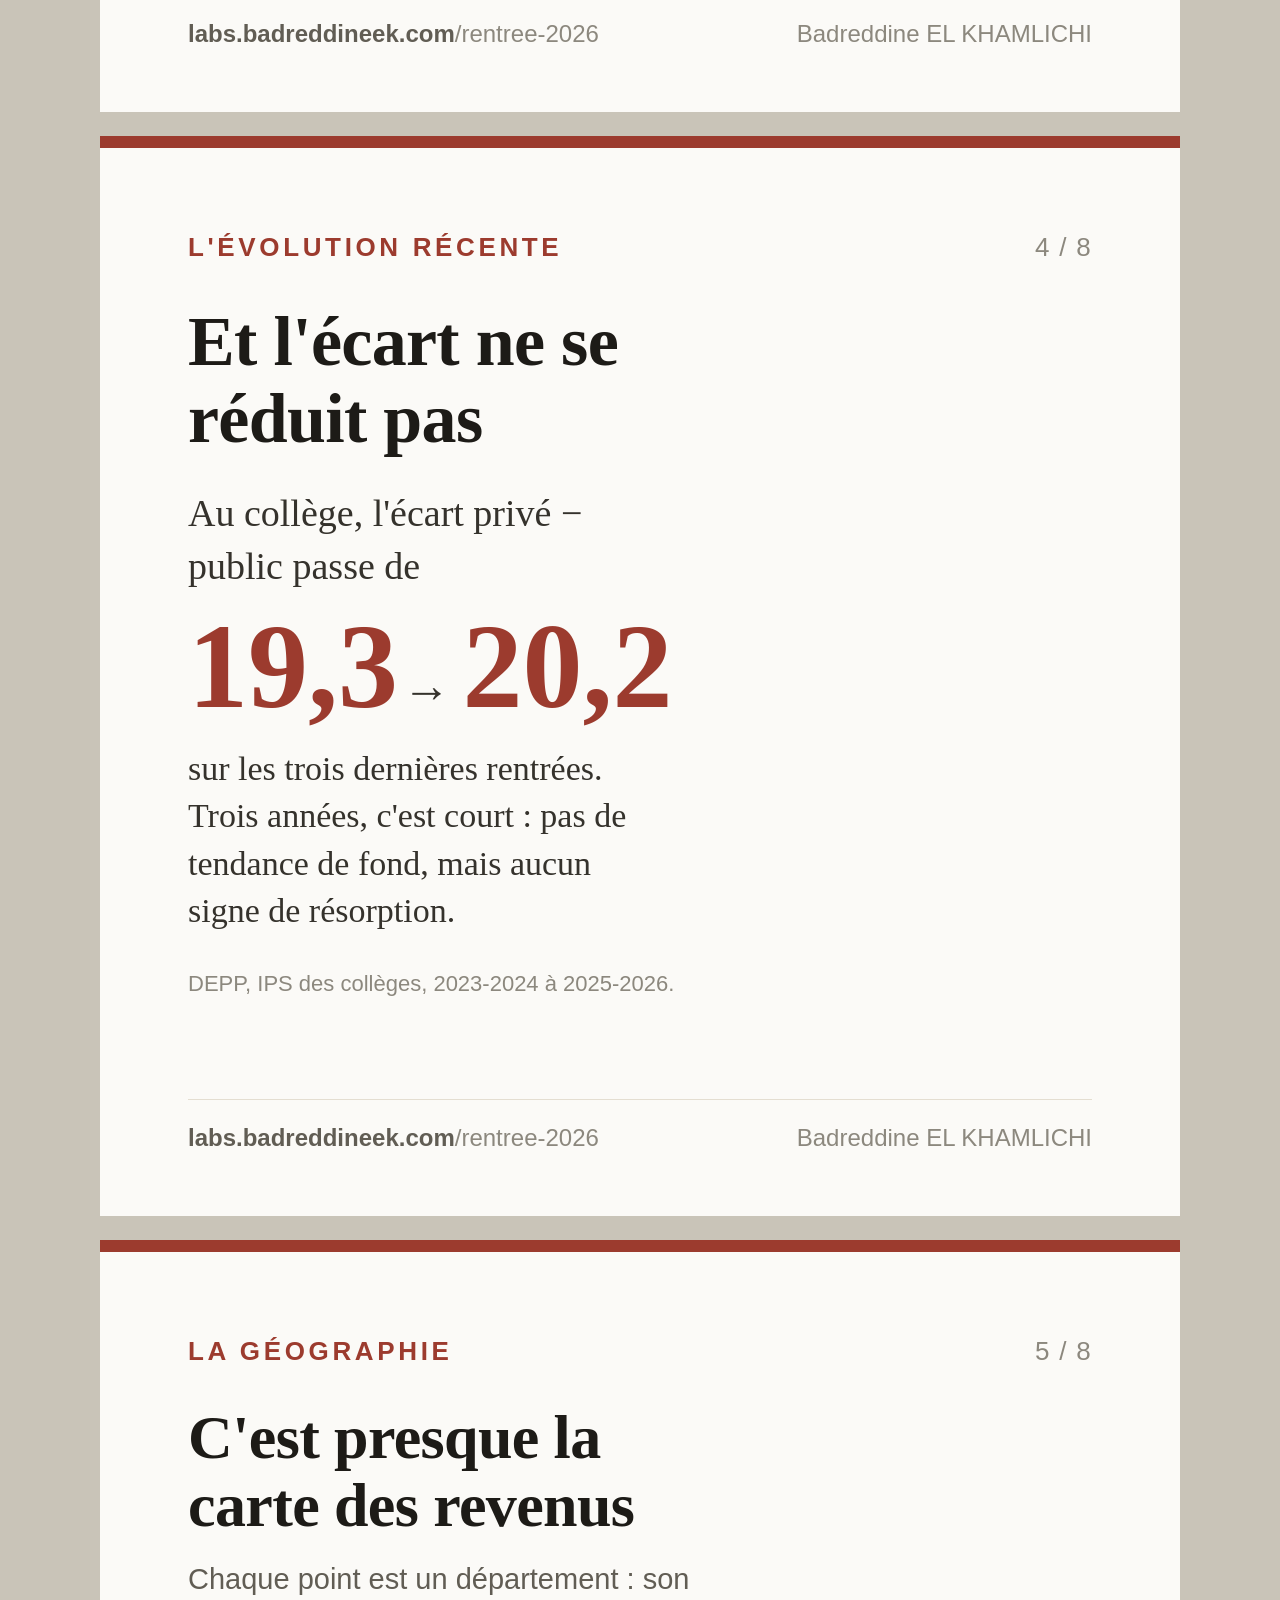
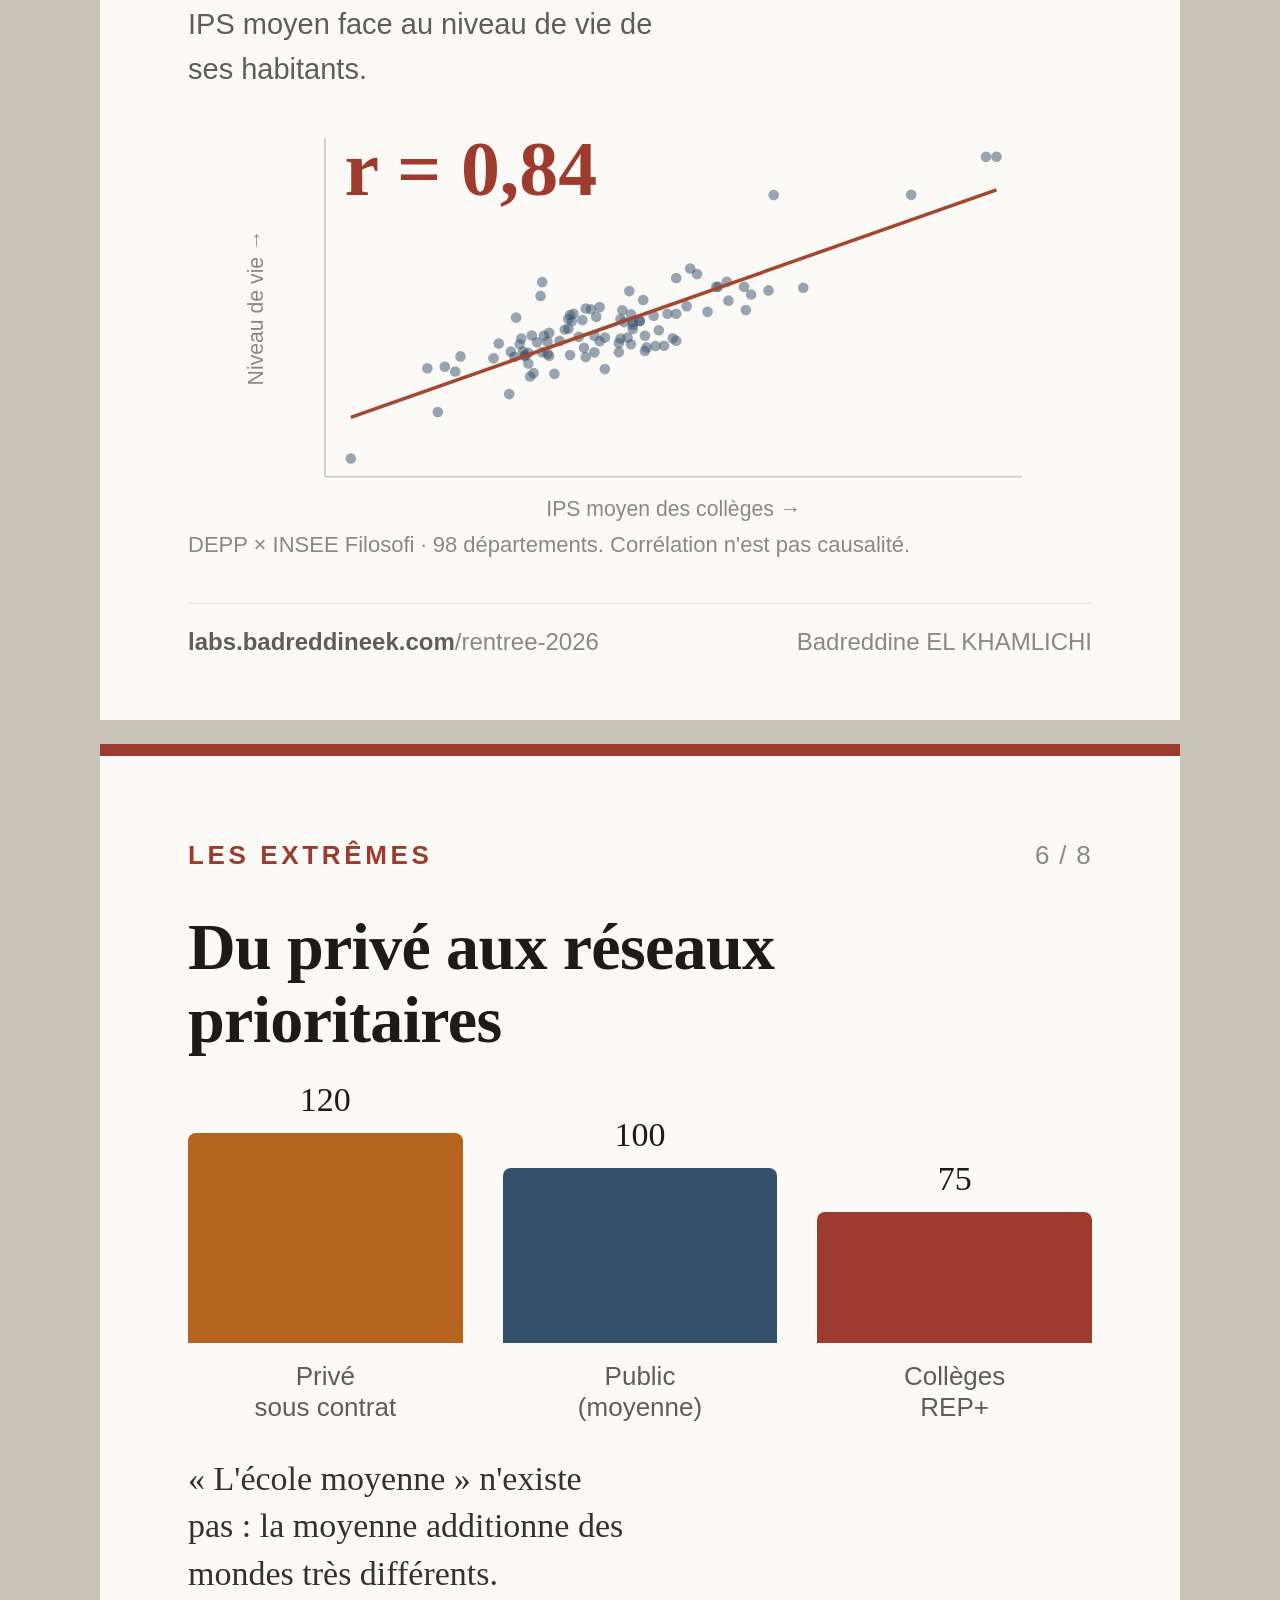
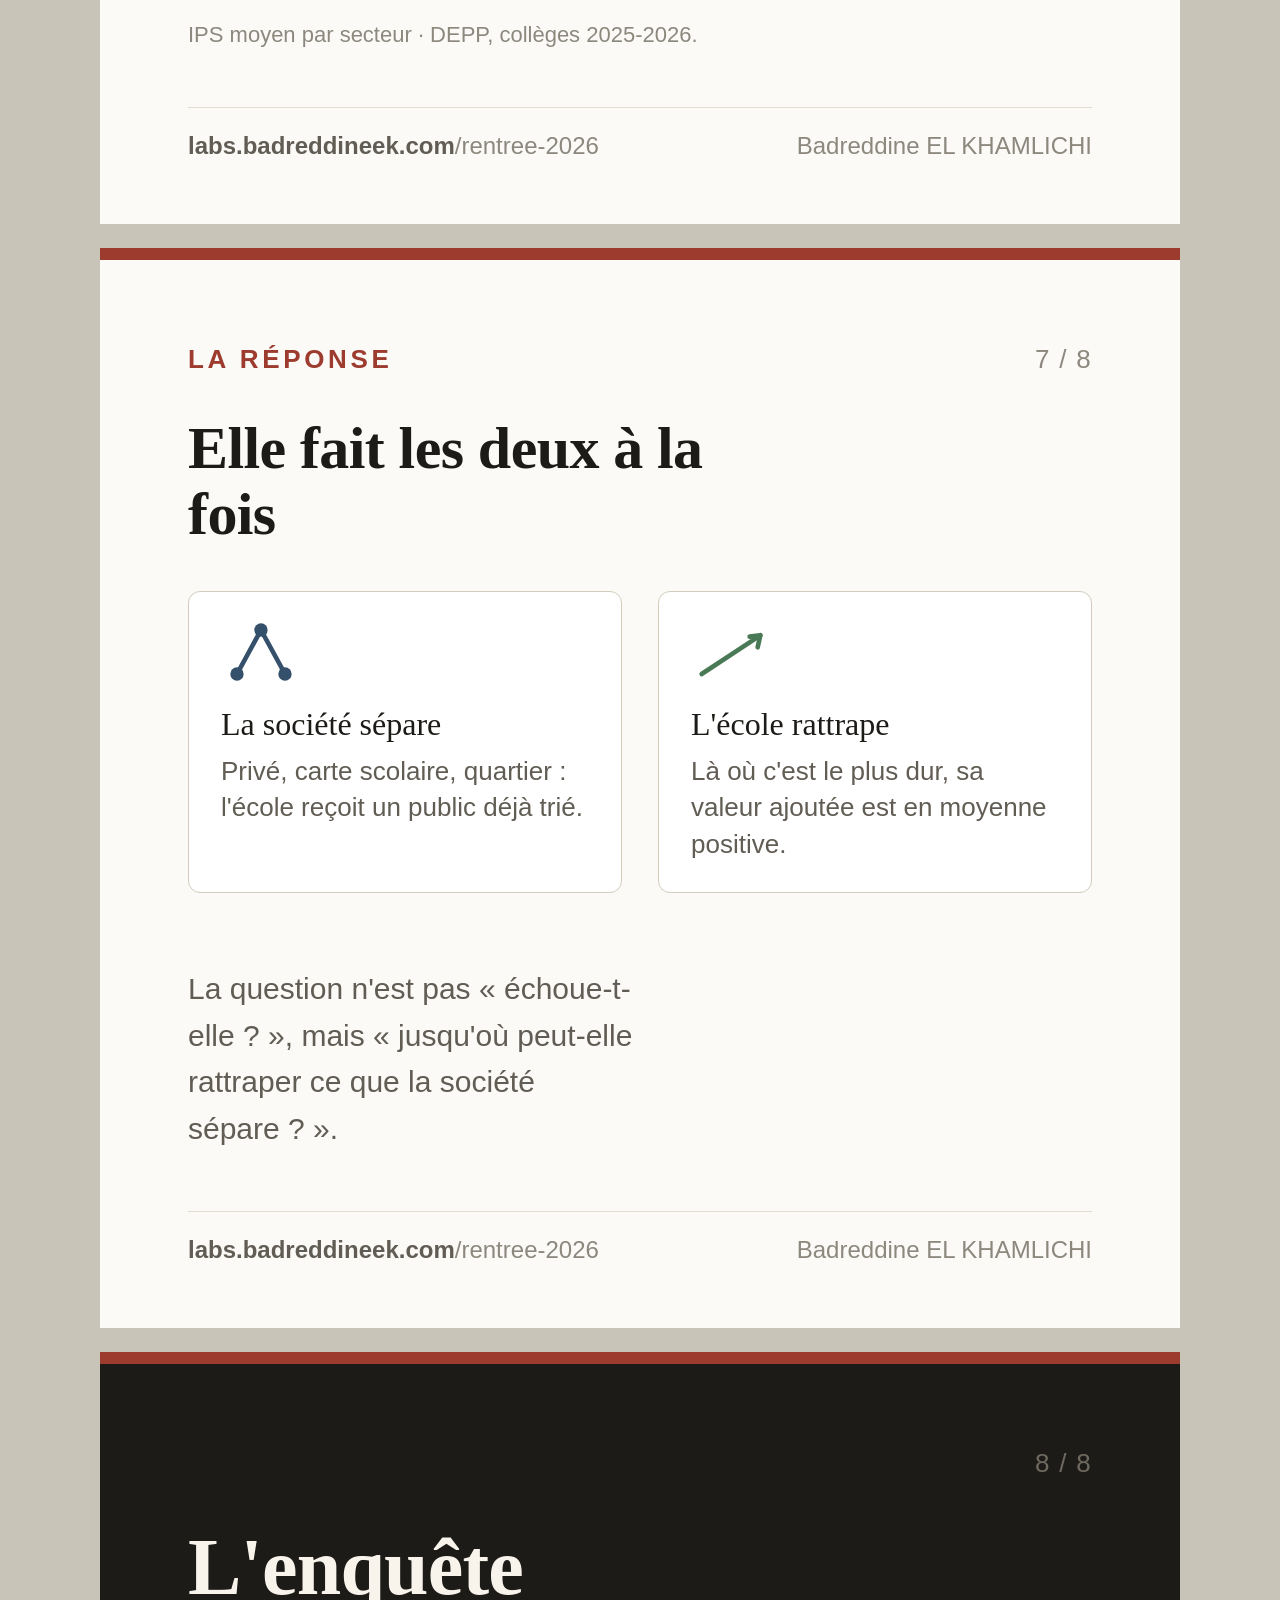
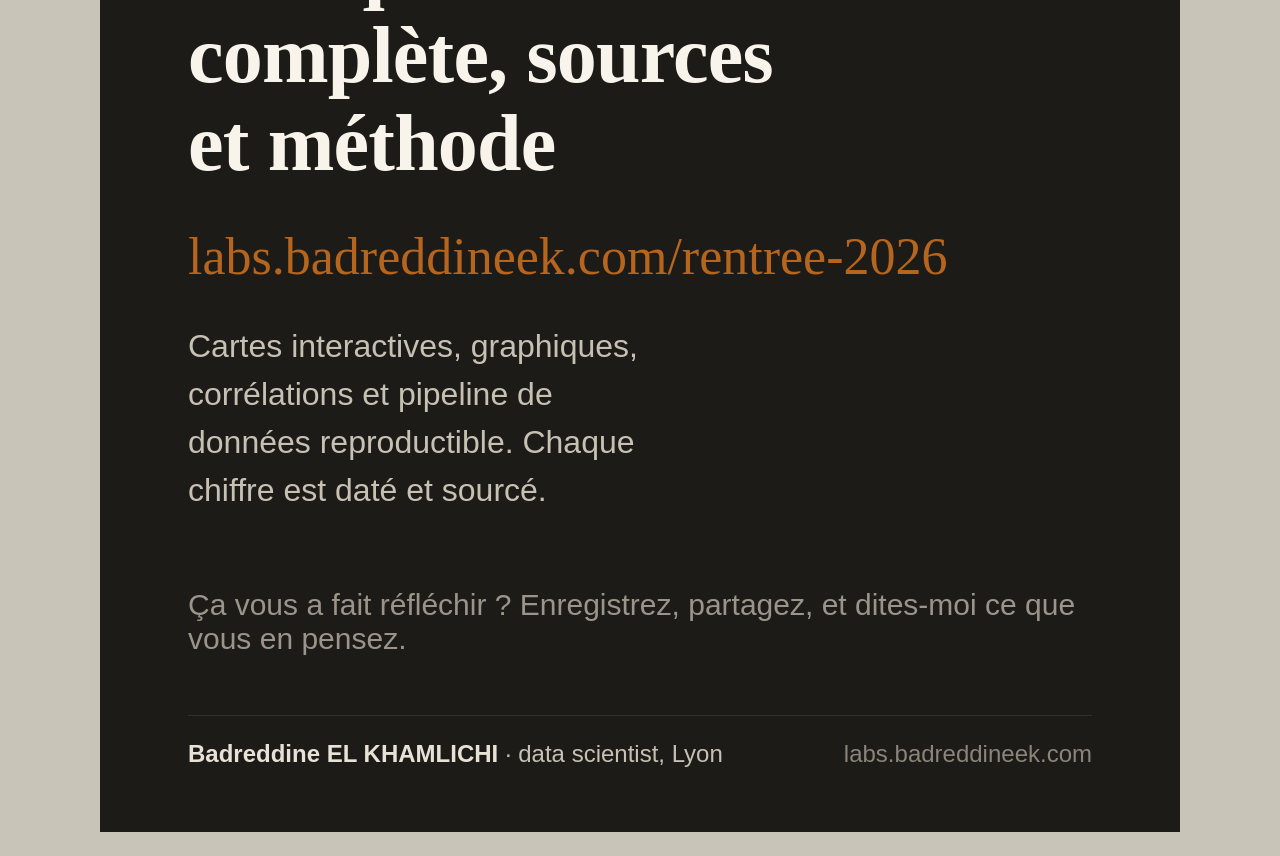
==== commit 233cfca5: "carousel: bars proportionnelles + nuage de points slide 5 + slide 7 plus visuelle" ====
--- a/share/carousel.html
+++ b/share/carousel.html
@@ -47,8 +47,8 @@
   .big{font-family:var(--serif);font-weight:600;color:var(--accent);line-height:.9;}
   .src{font-size:22px;color:var(--faint);margin-top:auto;}
 
-  .bars{display:flex;gap:40px;align-items:flex-end;height:320px;margin:48px 0 24px;}
-  .bar{flex:1;display:flex;flex-direction:column;align-items:center;justify-content:flex-end;height:100%;}
+  .bars{display:flex;gap:40px;align-items:flex-end;margin:48px 0 24px;}
+  .bar{flex:1;display:flex;flex-direction:column;align-items:center;}
   .bar .col{width:100%;border-radius:8px 8px 0 0;}
   .bar .lbl{font-size:26px;color:var(--muted);margin-top:18px;text-align:center;}
   .bar .val{font-family:var(--serif);font-size:34px;color:var(--ink);margin-bottom:14px;}
@@ -109,12 +109,12 @@
     L'IPS mesure le milieu social des élèves (100 = moyenne nationale). L'écart privé − public
     grandit à chaque étage&nbsp;:
   </p>
-  <div class="bars">
-    <div class="bar"><span class="val">+13</span><div class="col" style="height:44%;background:var(--vert);"></div><span class="lbl">Primaire</span></div>
-    <div class="bar"><span class="val">+20</span><div class="col" style="height:70%;background:var(--ocre);"></div><span class="lbl">Collège</span></div>
-    <div class="bar"><span class="val">+19</span><div class="col" style="height:66%;background:var(--ocre);"></div><span class="lbl">Lycée</span></div>
-  </div>
-  <p class="src">Écart d'IPS privé sous contrat − public · DEPP, rentrées 2024-2026.</p>
+  <div class="bars" style="margin-top:auto;margin-bottom:16px;">
+    <div class="bar"><span class="val">+13</span><div class="col" style="height:130px;background:var(--vert);"></div><span class="lbl">Primaire</span></div>
+    <div class="bar"><span class="val">+20</span><div class="col" style="height:200px;background:var(--ocre);"></div><span class="lbl">Collège</span></div>
+    <div class="bar"><span class="val">+19</span><div class="col" style="height:190px;background:var(--ocre);"></div><span class="lbl">Lycée</span></div>
+  </div>
+  <p class="src" style="margin-top:8px;">Écart d'IPS privé sous contrat − public · DEPP, rentrées 2024-2026.</p>
   <div class="foot"><span><b>labs.badreddineek.com</b>/rentree-2026</span><span>Badreddine EL KHAMLICHI</span></div>
 </section>
 
@@ -139,16 +139,11 @@
   <div class="accent-bar"></div>
   <p class="eyebrow">La géographie</p>
   <span class="counter">5 / 8</span>
-  <h2 style="font-size:66px;margin-top:40px;max-width:18ch;">C'est presque la carte des revenus</h2>
-  <p class="body" style="font-size:30px;margin-top:24px;max-width:27ch;">
-    En croisant l'IPS des collèges d'un département avec le niveau de vie de ses habitants
-    (une donnée indépendante de l'école), le lien est fort&nbsp;:
-  </p>
-  <p style="margin:36px 0 24px;"><span class="big" style="font-size:180px;">0,84</span>
-     <span class="lead" style="font-size:40px;"> de corrélation</span></p>
-  <p class="body" style="font-size:30px;max-width:27ch;">
-    Les départements au niveau de vie le plus élevé ont aussi les IPS les plus hauts, et inversement.
-  </p>
+  <h2 style="font-size:62px;margin-top:36px;max-width:18ch;">C'est presque la carte des revenus</h2>
+  <p class="body" style="font-size:29px;margin-top:18px;max-width:32ch;">
+    Chaque point est un département&nbsp;: son IPS moyen face au niveau de vie de ses habitants.
+  </p>
+  <div style="max-width:800px;width:100%;margin:20px auto auto;"><svg viewBox="0 0 904 470" width="100%" role="img" aria-label="Nuage de points IPS des collèges contre niveau de vie"><line x1="96" y1="412" x2="884" y2="412" stroke="#d3ccbc" stroke-width="2"/><line x1="96" y1="30" x2="96" y2="412" stroke="#d3ccbc" stroke-width="2"/><circle cx="516.5" cy="183.0" r="6" fill="rgba(53,80,107,0.5)"/><circle cx="231.4" cy="287.8" r="6" fill="rgba(53,80,107,0.5)"/><circle cx="325.8" cy="272.2" r="6" fill="rgba(53,80,107,0.5)"/><circle cx="469.4" cy="264.4" r="6" fill="rgba(53,80,107,0.5)"/><circle cx="492.9" cy="258.4" r="6" fill="rgba(53,80,107,0.5)"/><circle cx="504.7" cy="219.4" r="6" fill="rgba(53,80,107,0.5)"/><circle cx="406.4" cy="259.0" r="6" fill="rgba(53,80,107,0.5)"/><circle cx="211.7" cy="289.7" r="6" fill="rgba(53,80,107,0.5)"/><circle cx="412.3" cy="290.5" r="6" fill="rgba(53,80,107,0.5)"/><circle cx="341.5" cy="271.4" r="6" fill="rgba(53,80,107,0.5)"/><circle cx="327.8" cy="298.9" r="6" fill="rgba(53,80,107,0.5)"/><circle cx="441.8" cy="262.5" r="6" fill="rgba(53,80,107,0.5)"/><circle cx="430.0" cy="233.9" r="6" fill="rgba(53,80,107,0.5)"/><circle cx="451.7" cy="236.1" r="6" fill="rgba(53,80,107,0.5)"/><circle cx="388.7" cy="266.5" r="6" fill="rgba(53,80,107,0.5)"/><circle cx="361.2" cy="258.7" r="6" fill="rgba(53,80,107,0.5)"/><circle cx="443.8" cy="236.9" r="6" fill="rgba(53,80,107,0.5)"/><circle cx="317.9" cy="256.0" r="6" fill="rgba(53,80,107,0.5)"/><circle cx="437.9" cy="254.9" r="6" fill="rgba(53,80,107,0.5)"/><circle cx="455.6" cy="212.4" r="6" fill="rgba(53,80,107,0.5)"/><circle cx="443.8" cy="240.7" r="6" fill="rgba(53,80,107,0.5)"/><circle cx="355.3" cy="295.9" r="6" fill="rgba(53,80,107,0.5)"/><circle cx="373.0" cy="274.6" r="6" fill="rgba(53,80,107,0.5)"/><circle cx="339.6" cy="207.8" r="6" fill="rgba(53,80,107,0.5)"/><circle cx="473.3" cy="246.6" r="6" fill="rgba(53,80,107,0.5)"/><circle cx="386.8" cy="235.0" r="6" fill="rgba(53,80,107,0.5)"/><circle cx="390.7" cy="222.1" r="6" fill="rgba(53,80,107,0.5)"/><circle cx="528.3" cy="225.8" r="6" fill="rgba(53,80,107,0.5)"/><circle cx="406.4" cy="220.5" r="6" fill="rgba(53,80,107,0.5)"/><circle cx="347.4" cy="273.3" r="6" fill="rgba(53,80,107,0.5)"/><circle cx="390.7" cy="276.8" r="6" fill="rgba(53,80,107,0.5)"/><circle cx="636.5" cy="198.6" r="6" fill="rgba(53,80,107,0.5)"/><circle cx="489.0" cy="255.8" r="6" fill="rgba(53,80,107,0.5)"/><circle cx="577.5" cy="206.2" r="6" fill="rgba(53,80,107,0.5)"/><circle cx="479.2" cy="264.1" r="6" fill="rgba(53,80,107,0.5)"/><circle cx="551.9" cy="213.2" r="6" fill="rgba(53,80,107,0.5)"/><circle cx="286.5" cy="278.4" r="6" fill="rgba(53,80,107,0.5)"/><circle cx="492.9" cy="228.0" r="6" fill="rgba(53,80,107,0.5)"/><circle cx="540.1" cy="197.6" r="6" fill="rgba(53,80,107,0.5)"/><circle cx="376.9" cy="228.0" r="6" fill="rgba(53,80,107,0.5)"/><circle cx="451.7" cy="236.1" r="6" fill="rgba(53,80,107,0.5)"/><circle cx="371.0" cy="245.0" r="6" fill="rgba(53,80,107,0.5)"/><circle cx="347.4" cy="259.5" r="6" fill="rgba(53,80,107,0.5)"/><circle cx="430.0" cy="256.0" r="6" fill="rgba(53,80,107,0.5)"/><circle cx="597.2" cy="201.6" r="6" fill="rgba(53,80,107,0.5)"/><circle cx="373.0" cy="229.4" r="6" fill="rgba(53,80,107,0.5)"/><circle cx="428.1" cy="261.1" r="6" fill="rgba(53,80,107,0.5)"/><circle cx="325.8" cy="284.3" r="6" fill="rgba(53,80,107,0.5)"/><circle cx="457.6" cy="270.0" r="6" fill="rgba(53,80,107,0.5)"/><circle cx="443.8" cy="245.2" r="6" fill="rgba(53,80,107,0.5)"/><circle cx="367.1" cy="245.8" r="6" fill="rgba(53,80,107,0.5)"/><circle cx="375.0" cy="236.4" r="6" fill="rgba(53,80,107,0.5)"/><circle cx="249.1" cy="276.2" r="6" fill="rgba(53,80,107,0.5)"/><circle cx="329.7" cy="252.5" r="6" fill="rgba(53,80,107,0.5)"/><circle cx="402.5" cy="231.5" r="6" fill="rgba(53,80,107,0.5)"/><circle cx="292.4" cy="261.7" r="6" fill="rgba(53,80,107,0.5)"/><circle cx="483.1" cy="228.0" r="6" fill="rgba(53,80,107,0.5)"/><circle cx="312.0" cy="232.3" r="6" fill="rgba(53,80,107,0.5)"/><circle cx="349.4" cy="275.4" r="6" fill="rgba(53,80,107,0.5)"/><circle cx="310.1" cy="276.5" r="6" fill="rgba(53,80,107,0.5)"/><circle cx="396.6" cy="222.9" r="6" fill="rgba(53,80,107,0.5)"/><circle cx="321.9" cy="274.9" r="6" fill="rgba(53,80,107,0.5)"/><circle cx="243.2" cy="293.2" r="6" fill="rgba(53,80,107,0.5)"/><circle cx="467.4" cy="230.2" r="6" fill="rgba(53,80,107,0.5)"/><circle cx="571.6" cy="223.7" r="6" fill="rgba(53,80,107,0.5)"/><circle cx="428.1" cy="271.4" r="6" fill="rgba(53,80,107,0.5)"/><circle cx="331.7" cy="295.1" r="6" fill="rgba(53,80,107,0.5)"/><circle cx="439.9" cy="202.4" r="6" fill="rgba(53,80,107,0.5)"/><circle cx="341.5" cy="192.2" r="6" fill="rgba(53,80,107,0.5)"/><circle cx="550.0" cy="191.9" r="6" fill="rgba(53,80,107,0.5)"/><circle cx="316.0" cy="262.5" r="6" fill="rgba(53,80,107,0.5)"/><circle cx="382.8" cy="254.1" r="6" fill="rgba(53,80,107,0.5)"/><circle cx="343.5" cy="252.5" r="6" fill="rgba(53,80,107,0.5)"/><circle cx="569.6" cy="197.6" r="6" fill="rgba(53,80,107,0.5)"/><circle cx="603.1" cy="93.8" r="6" fill="rgba(53,80,107,0.5)"/><circle cx="854.8" cy="50.5" r="6" fill="rgba(53,80,107,0.5)"/><circle cx="349.4" cy="249.6" r="6" fill="rgba(53,80,107,0.5)"/><circle cx="492.9" cy="187.6" r="6" fill="rgba(53,80,107,0.5)"/><circle cx="758.4" cy="93.6" r="6" fill="rgba(53,80,107,0.5)"/><circle cx="400.5" cy="252.8" r="6" fill="rgba(53,80,107,0.5)"/><circle cx="319.9" cy="270.6" r="6" fill="rgba(53,80,107,0.5)"/><circle cx="459.5" cy="266.0" r="6" fill="rgba(53,80,107,0.5)"/><circle cx="400.5" cy="271.6" r="6" fill="rgba(53,80,107,0.5)"/><circle cx="441.8" cy="228.5" r="6" fill="rgba(53,80,107,0.5)"/><circle cx="321.9" cy="275.7" r="6" fill="rgba(53,80,107,0.5)"/><circle cx="434.0" cy="237.4" r="6" fill="rgba(53,80,107,0.5)"/><circle cx="457.6" cy="252.8" r="6" fill="rgba(53,80,107,0.5)"/><circle cx="412.3" cy="254.9" r="6" fill="rgba(53,80,107,0.5)"/><circle cx="306.1" cy="270.8" r="6" fill="rgba(53,80,107,0.5)"/><circle cx="335.6" cy="260.3" r="6" fill="rgba(53,80,107,0.5)"/><circle cx="371.0" cy="233.9" r="6" fill="rgba(53,80,107,0.5)"/><circle cx="508.7" cy="176.8" r="6" fill="rgba(53,80,107,0.5)"/><circle cx="843.0" cy="50.7" r="6" fill="rgba(53,80,107,0.5)"/><circle cx="223.5" cy="339.0" r="6" fill="rgba(53,80,107,0.5)"/><circle cx="538.2" cy="197.6" r="6" fill="rgba(53,80,107,0.5)"/><circle cx="432.0" cy="224.0" r="6" fill="rgba(53,80,107,0.5)"/><circle cx="304.2" cy="318.8" r="6" fill="rgba(53,80,107,0.5)"/><circle cx="125.2" cy="391.5" r="6" fill="rgba(53,80,107,0.5)"/><line x1="125.2" y1="345.1" x2="854.8" y2="88.0" stroke="#a3472f" stroke-width="4"/><text x="118" y="94" font-size="88" fill="#9c3b2e" font-weight="700" font-family="Georgia,serif">r = 0,84</text><text x="490" y="456" text-anchor="middle" font-size="24" fill="#8c887e" font-family="sans-serif">IPS moyen des collèges &#8594;</text><text x="26" y="221" text-anchor="middle" font-size="24" fill="#8c887e" font-family="sans-serif" transform="rotate(-90 26 221)">Niveau de vie &#8594;</text></svg></div>
   <p class="src">DEPP × INSEE Filosofi · 98 départements. Corrélation n'est pas causalité.</p>
   <div class="foot"><span><b>labs.badreddineek.com</b>/rentree-2026</span><span>Badreddine EL KHAMLICHI</span></div>
 </section>
@@ -159,10 +154,10 @@
   <p class="eyebrow">Les extrêmes</p>
   <span class="counter">6 / 8</span>
   <h2 style="font-size:66px;margin-top:40px;max-width:18ch;">Du privé aux réseaux prioritaires</h2>
-  <div class="bars" style="height:360px;margin-top:64px;">
-    <div class="bar"><span class="val">120</span><div class="col" style="height:100%;background:var(--ocre);"></div><span class="lbl">Privé<br>sous contrat</span></div>
-    <div class="bar"><span class="val">100</span><div class="col" style="height:70%;background:var(--ardoise);"></div><span class="lbl">Public<br>(moyenne)</span></div>
-    <div class="bar"><span class="val">75</span><div class="col" style="height:36%;background:var(--accent);"></div><span class="lbl">Collèges<br>REP+</span></div>
+  <div class="bars" style="margin-top:auto;">
+    <div class="bar"><span class="val">120</span><div class="col" style="height:210px;background:var(--ocre);"></div><span class="lbl">Privé<br>sous contrat</span></div>
+    <div class="bar"><span class="val">100</span><div class="col" style="height:175px;background:var(--ardoise);"></div><span class="lbl">Public<br>(moyenne)</span></div>
+    <div class="bar"><span class="val">75</span><div class="col" style="height:131px;background:var(--accent);"></div><span class="lbl">Collèges<br>REP+</span></div>
   </div>
   <p class="lead" style="font-size:34px;max-width:26ch;margin-top:8px;">« L'école moyenne » n'existe pas&nbsp;: la moyenne additionne des mondes très différents.</p>
   <p class="src">IPS moyen par secteur · DEPP, collèges 2025-2026.</p>
@@ -176,13 +171,31 @@
   <span class="counter">7 / 8</span>
   <div class="spacer" style="max-height:40px"></div>
   <h2 style="font-size:60px;max-width:18ch;">Elle fait les deux à la fois</h2>
-  <p class="lead" style="font-size:36px;margin-top:28px;max-width:26ch;">
-    L'école reçoit un public déjà séparé socialement. Mais là où c'est le plus dur,
-    elle rattrape en partie.
-  </p>
-  <p class="body" style="font-size:30px;margin-top:24px;max-width:28ch;">
-    Le vrai tri se joue surtout <b>avant</b> et <b>autour</b> d'elle&nbsp;: le privé, la carte
-    scolaire, le quartier. La question n'est pas « échoue-t-elle&nbsp;? », mais « jusqu'où
+
+  <div style="display:flex;gap:36px;margin:44px 0;">
+    <div style="flex:1;border:1px solid var(--rule-strong);border-radius:12px;padding:30px 32px;background:#fff;">
+      <svg viewBox="0 0 120 90" width="80" height="60" role="img" aria-label="La société sépare">
+        <line x1="60" y1="12" x2="24" y2="78" stroke="var(--ardoise)" stroke-width="7" stroke-linecap="round"/>
+        <line x1="60" y1="12" x2="96" y2="78" stroke="var(--ardoise)" stroke-width="7" stroke-linecap="round"/>
+        <circle cx="60" cy="12" r="10" fill="var(--ardoise)"/>
+        <circle cx="24" cy="78" r="10" fill="var(--ardoise)"/>
+        <circle cx="96" cy="78" r="10" fill="var(--ardoise)"/>
+      </svg>
+      <p style="font-family:var(--serif);font-size:32px;margin-top:20px;color:var(--ink);">La société sépare</p>
+      <p style="font-size:26px;color:var(--muted);margin-top:10px;line-height:1.4;">Privé, carte scolaire, quartier : l'école reçoit un public déjà trié.</p>
+    </div>
+    <div style="flex:1;border:1px solid var(--rule-strong);border-radius:12px;padding:30px 32px;background:#fff;">
+      <svg viewBox="0 0 120 90" width="80" height="60" role="img" aria-label="L'école rattrape">
+        <line x1="16" y1="78" x2="104" y2="20" stroke="var(--vert)" stroke-width="7" stroke-linecap="round"/>
+        <path d="M104 20 L88 22 M104 20 L100 38" fill="none" stroke="var(--vert)" stroke-width="7" stroke-linecap="round"/>
+      </svg>
+      <p style="font-family:var(--serif);font-size:32px;margin-top:20px;color:var(--ink);">L'école rattrape</p>
+      <p style="font-size:26px;color:var(--muted);margin-top:10px;line-height:1.4;">Là où c'est le plus dur, sa valeur ajoutée est en moyenne positive.</p>
+    </div>
+  </div>
+
+  <p class="body" style="font-size:30px;margin-top:auto;max-width:28ch;">
+    La question n'est pas « échoue-t-elle&nbsp;? », mais « jusqu'où
     peut-elle rattraper ce que la société sépare&nbsp;? ».
   </p>
   <div class="foot"><span><b>labs.badreddineek.com</b>/rentree-2026</span><span>Badreddine EL KHAMLICHI</span></div>
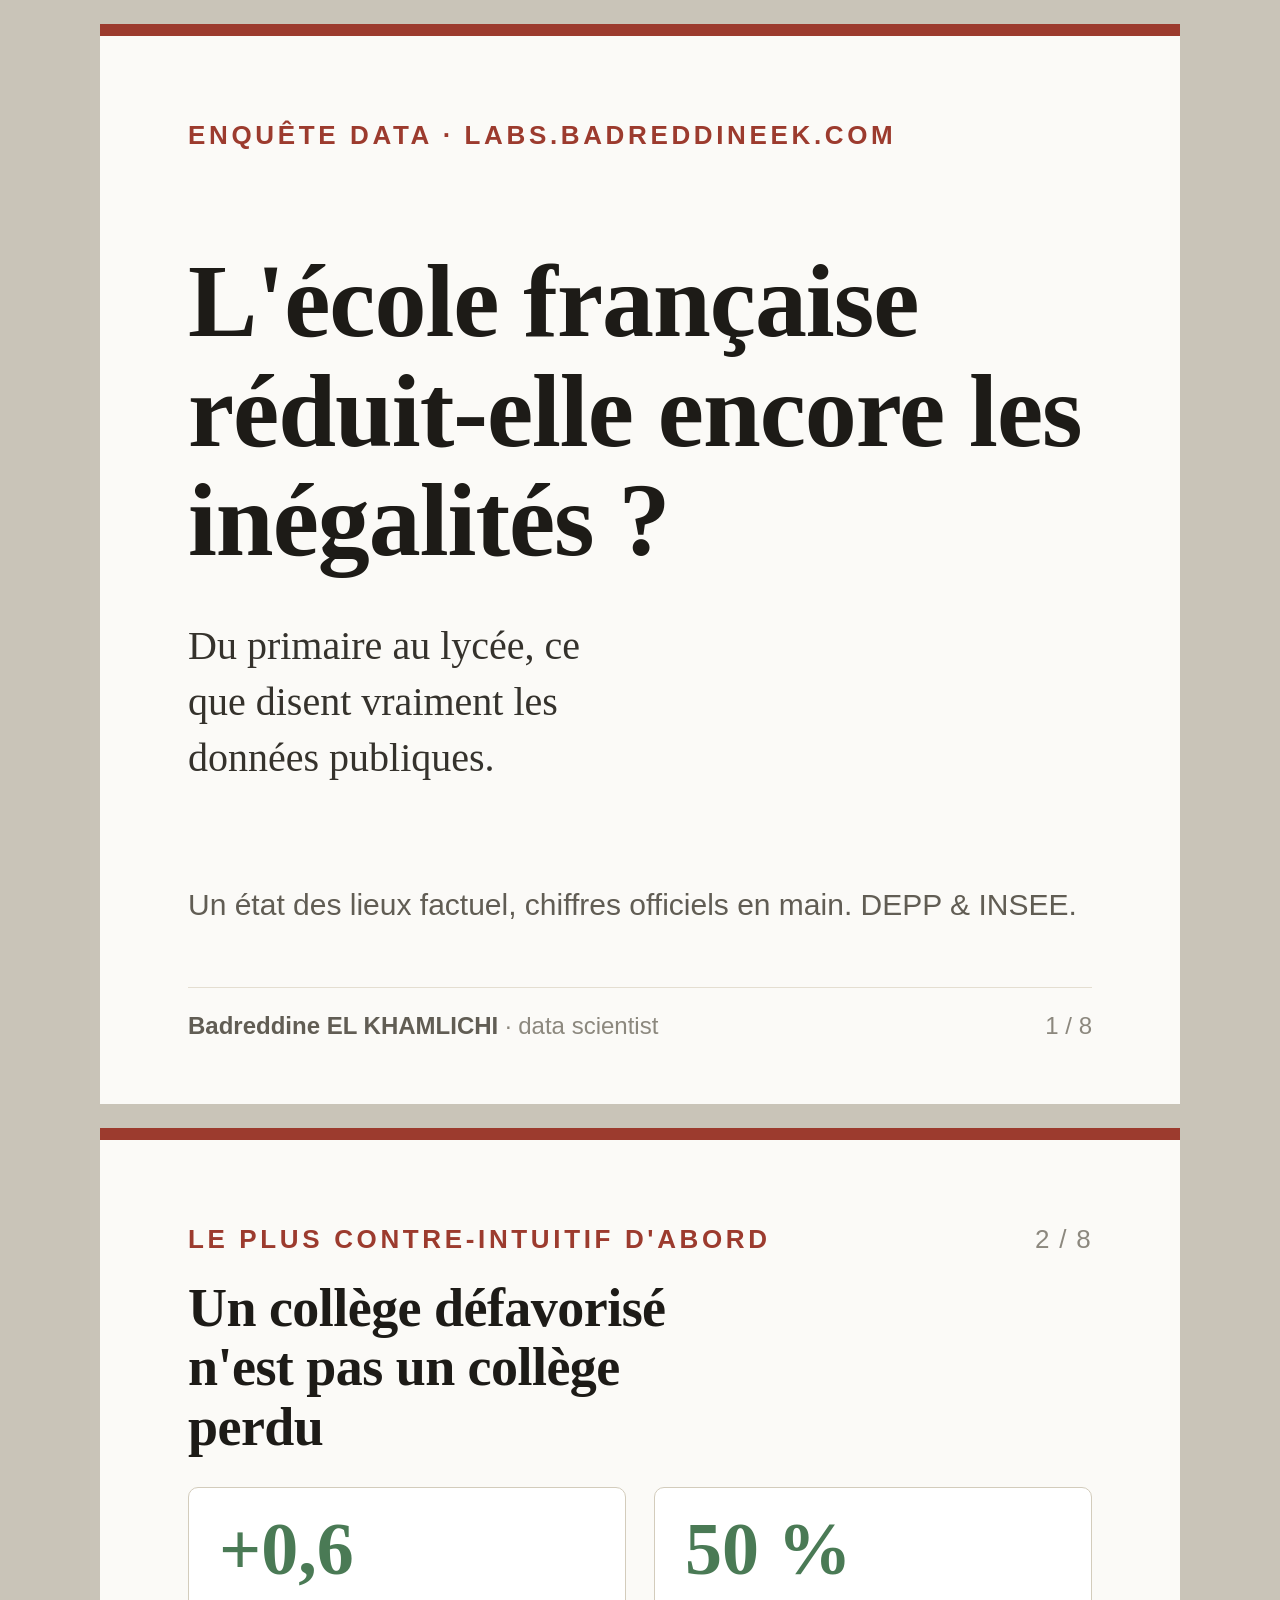
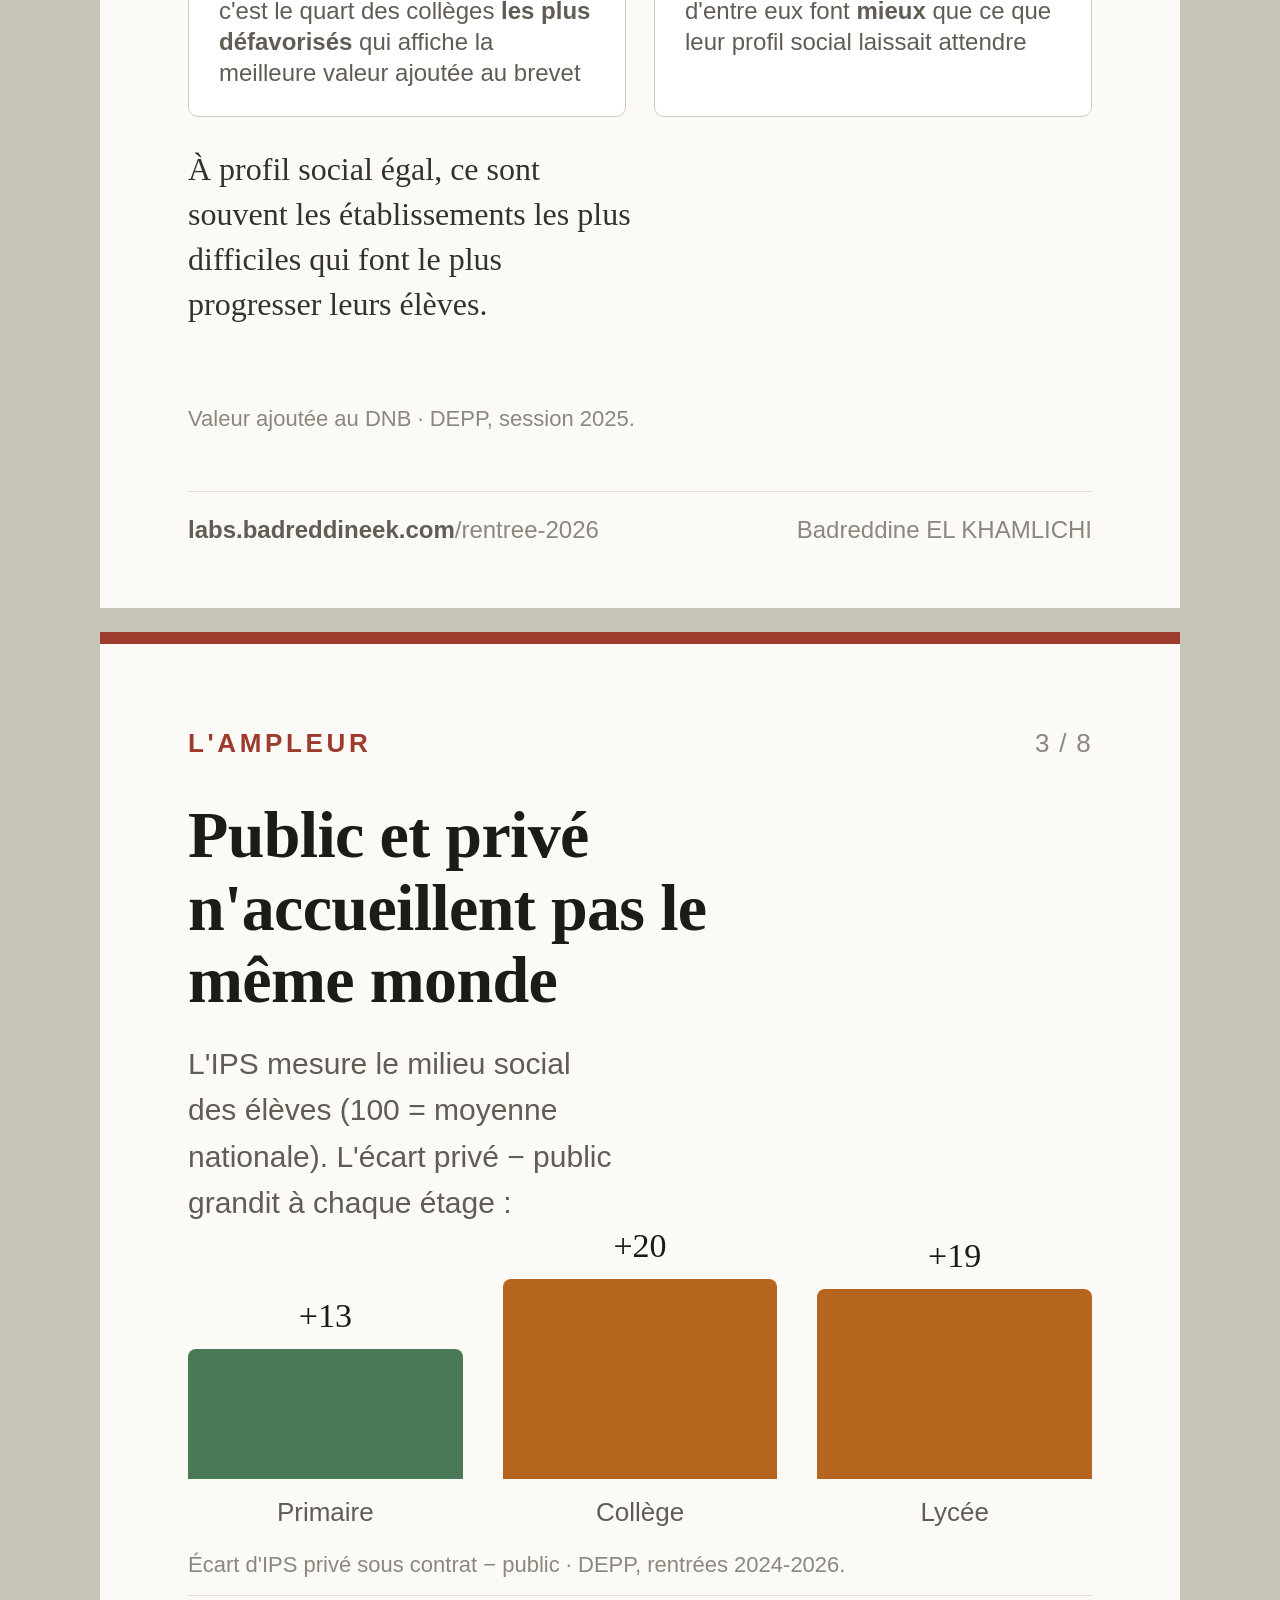
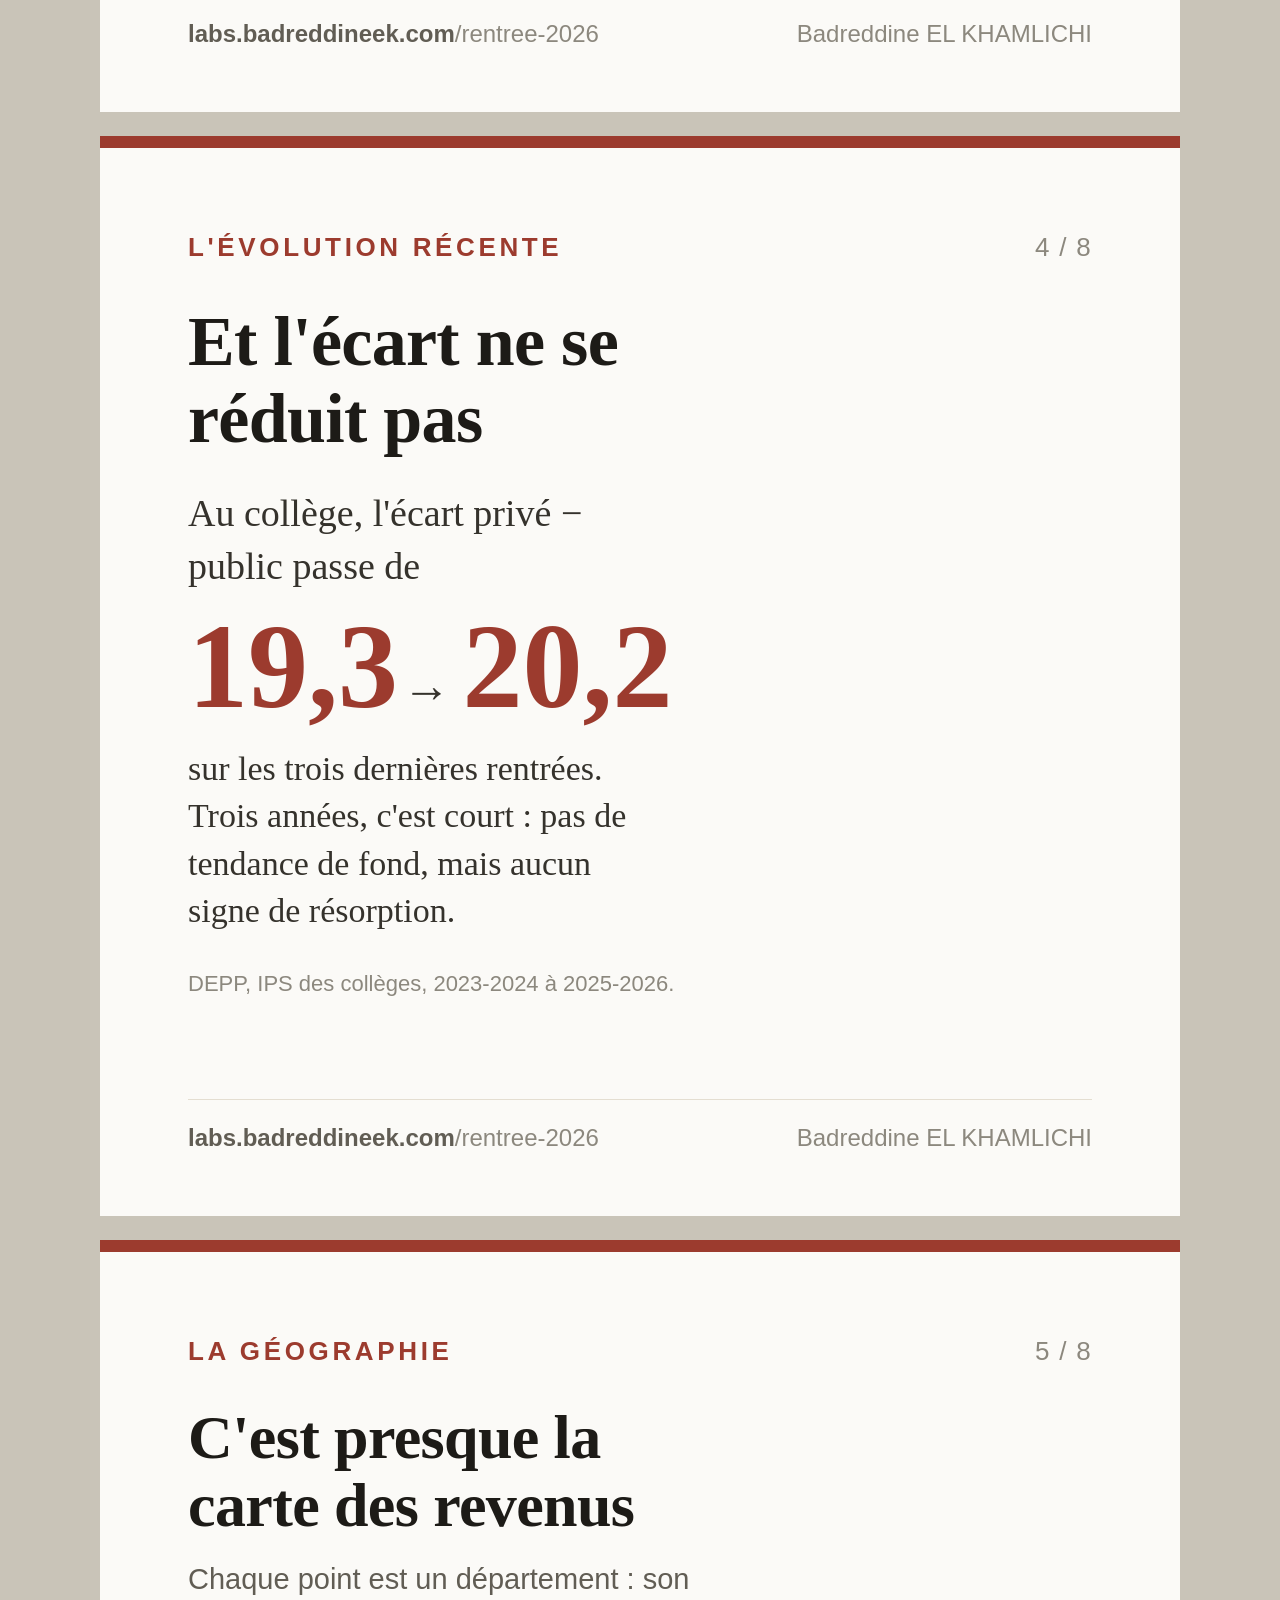
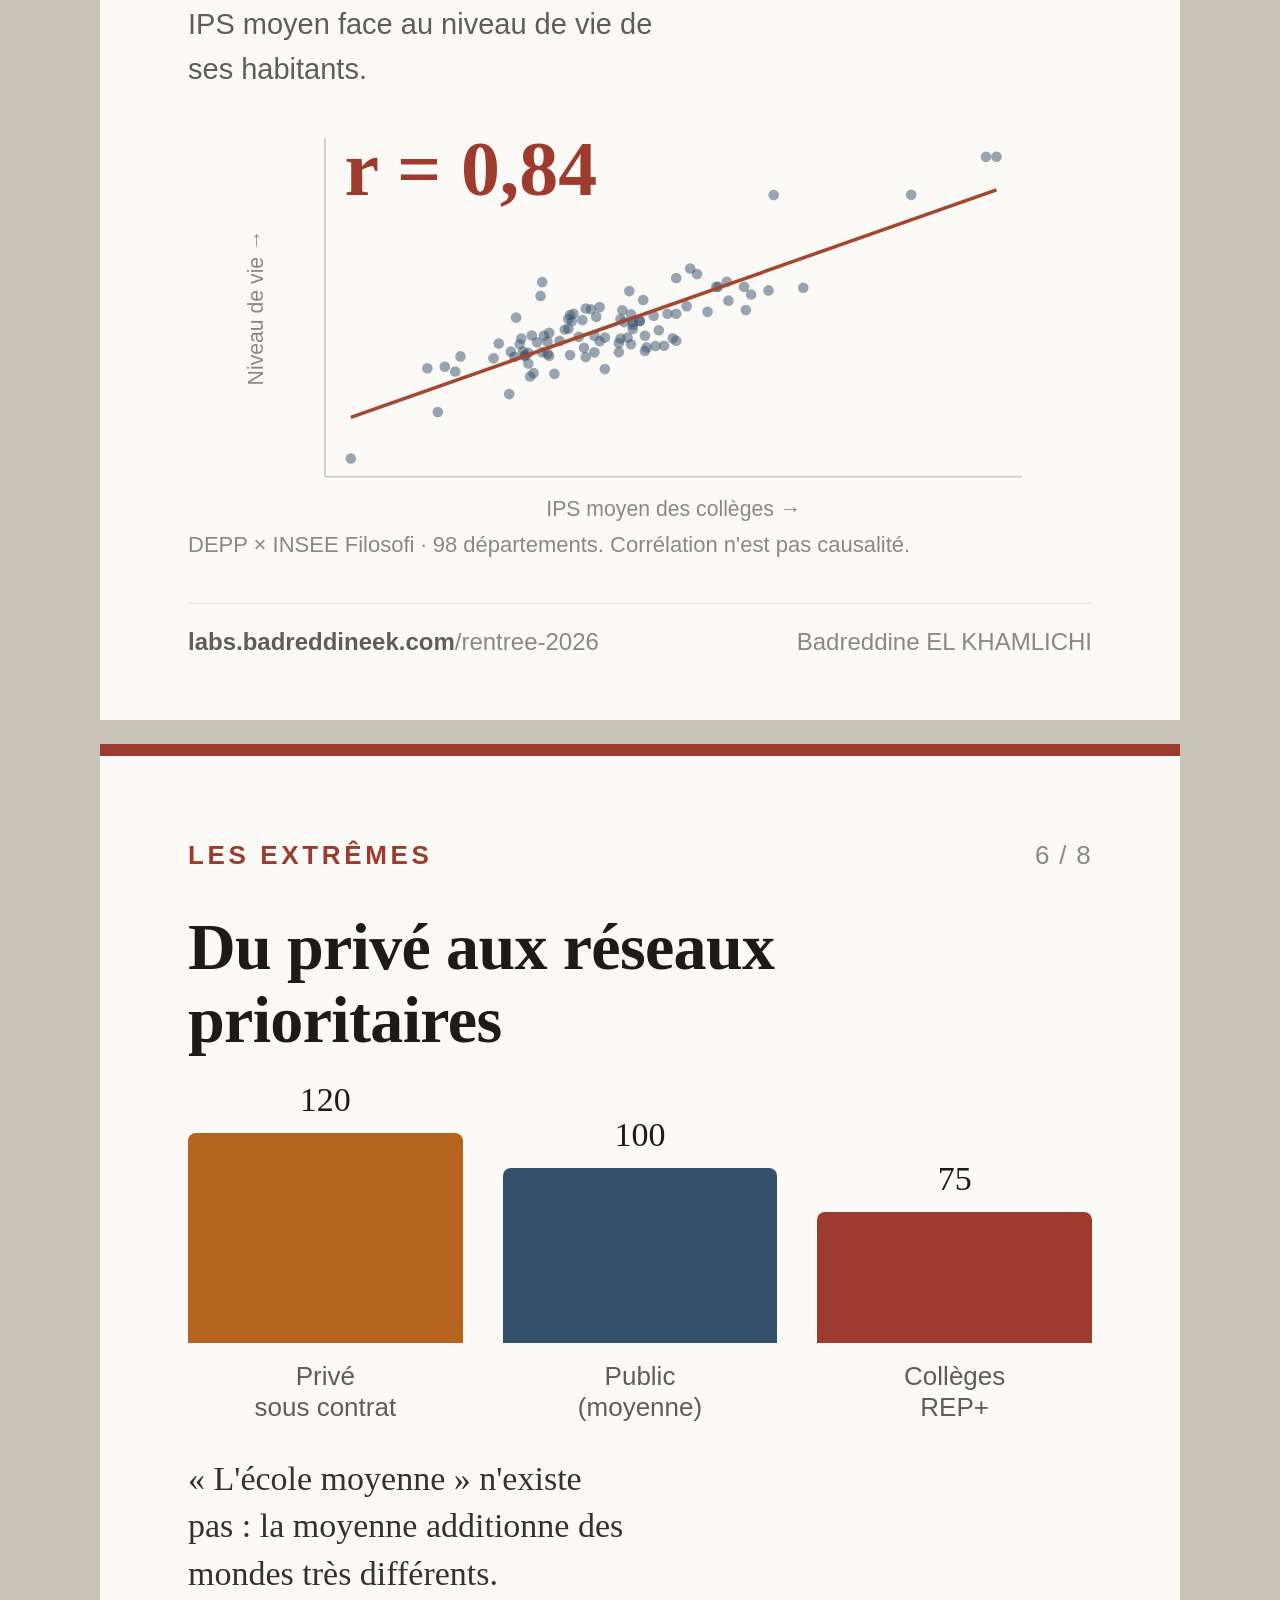
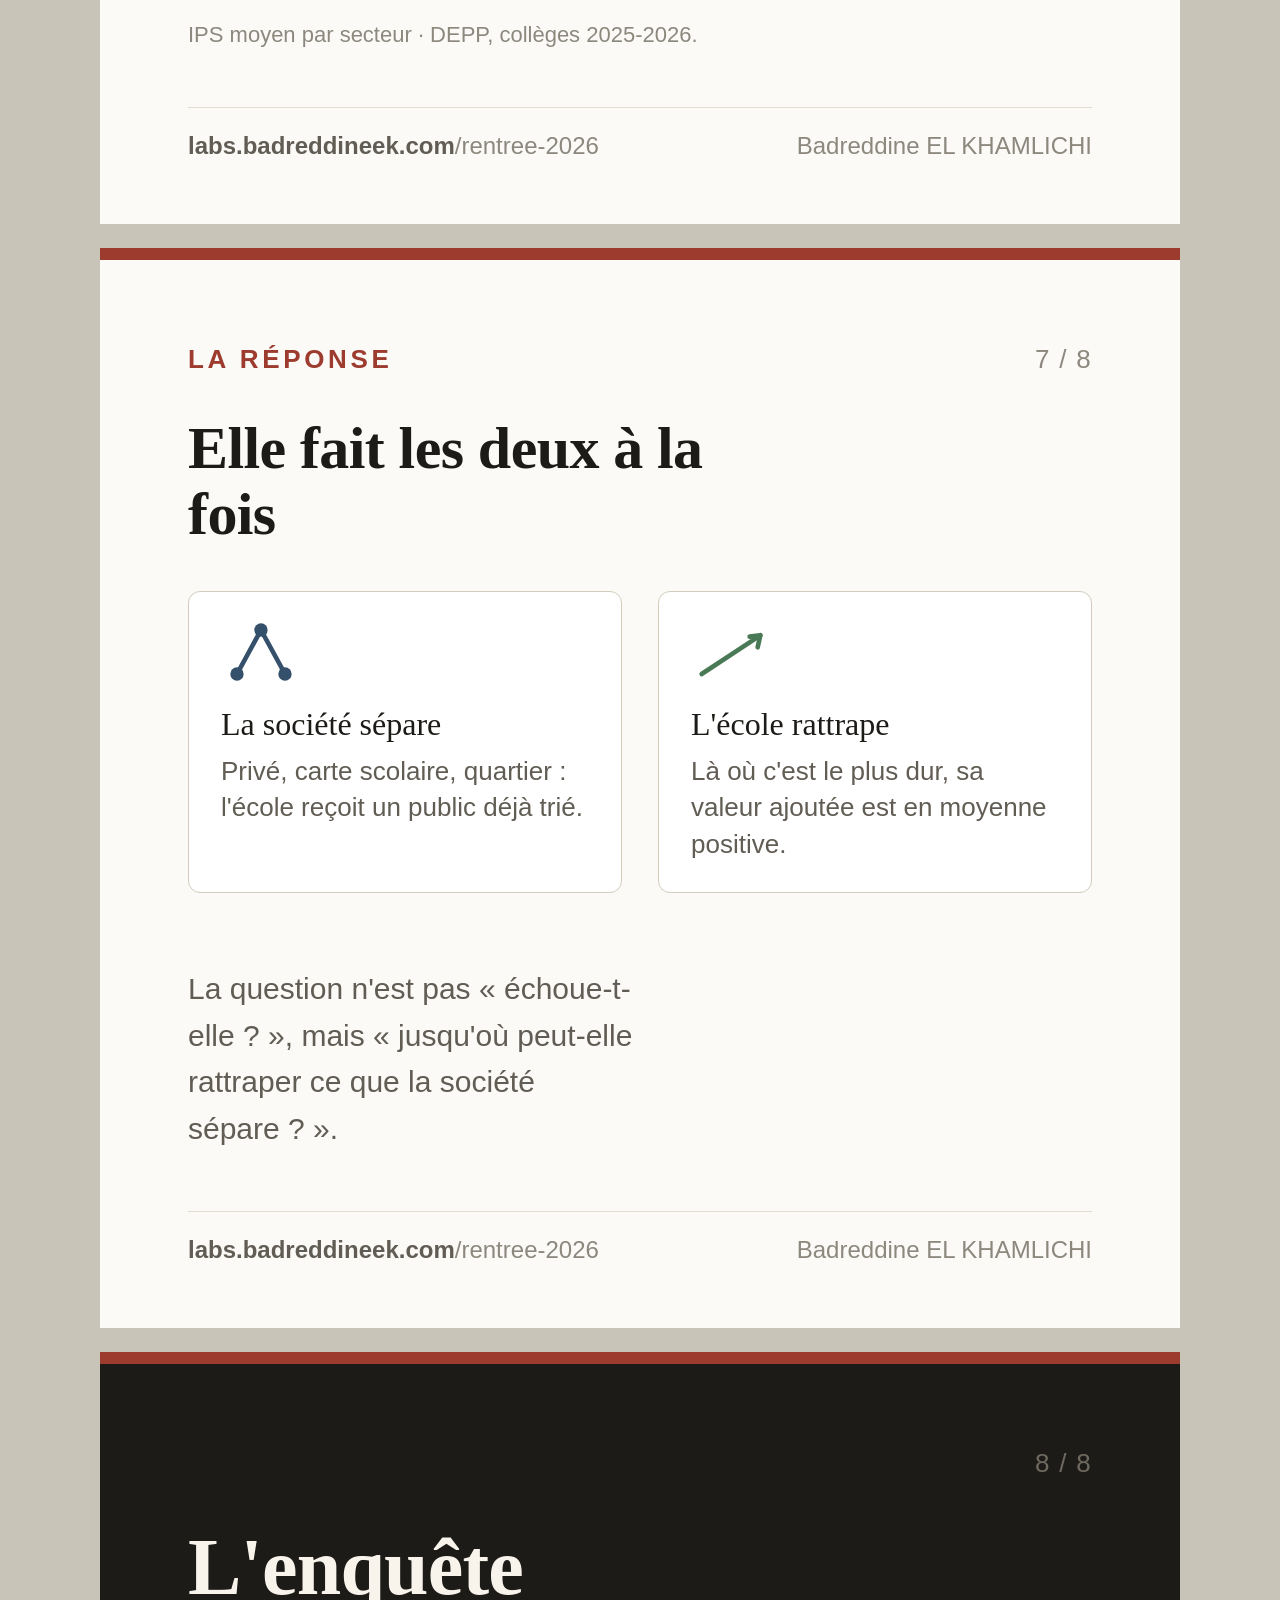
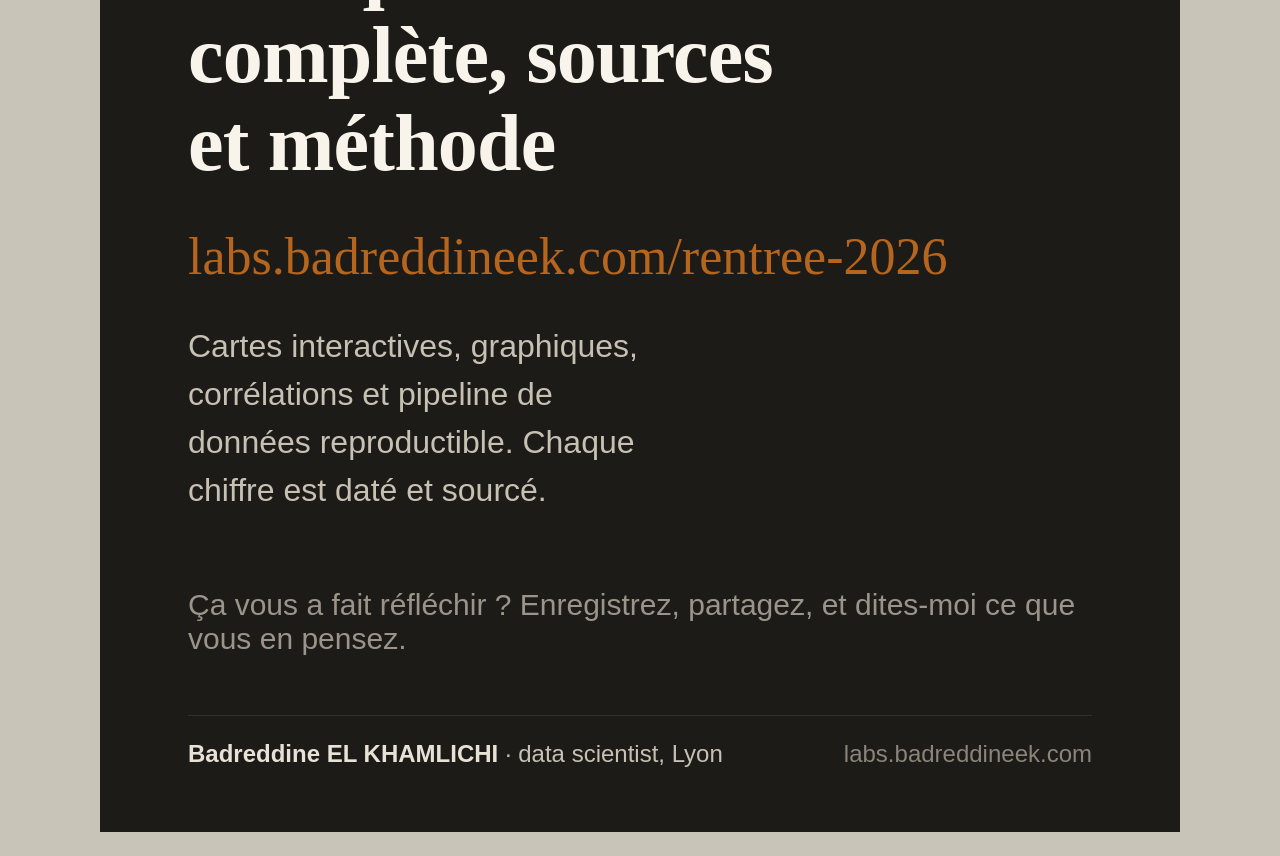
==== commit b828dc03: "carousel: slide 1 'calme' -> 'factuel'" ====
--- a/share/carousel.html
+++ b/share/carousel.html
@@ -78,7 +78,7 @@
     Du primaire au lycée, ce que disent vraiment les données publiques.
   </p>
   <div class="spacer"></div>
-  <p class="body" style="font-size:30px;">Un état des lieux calme, chiffres officiels en main. DEPP &amp; INSEE.</p>
+  <p class="body" style="font-size:30px;">Un état des lieux factuel, chiffres officiels en main. DEPP &amp; INSEE.</p>
   <div class="foot"><span><b>Badreddine EL KHAMLICHI</b> · data scientist</span><span>1 / 8</span></div>
 </section>
 
